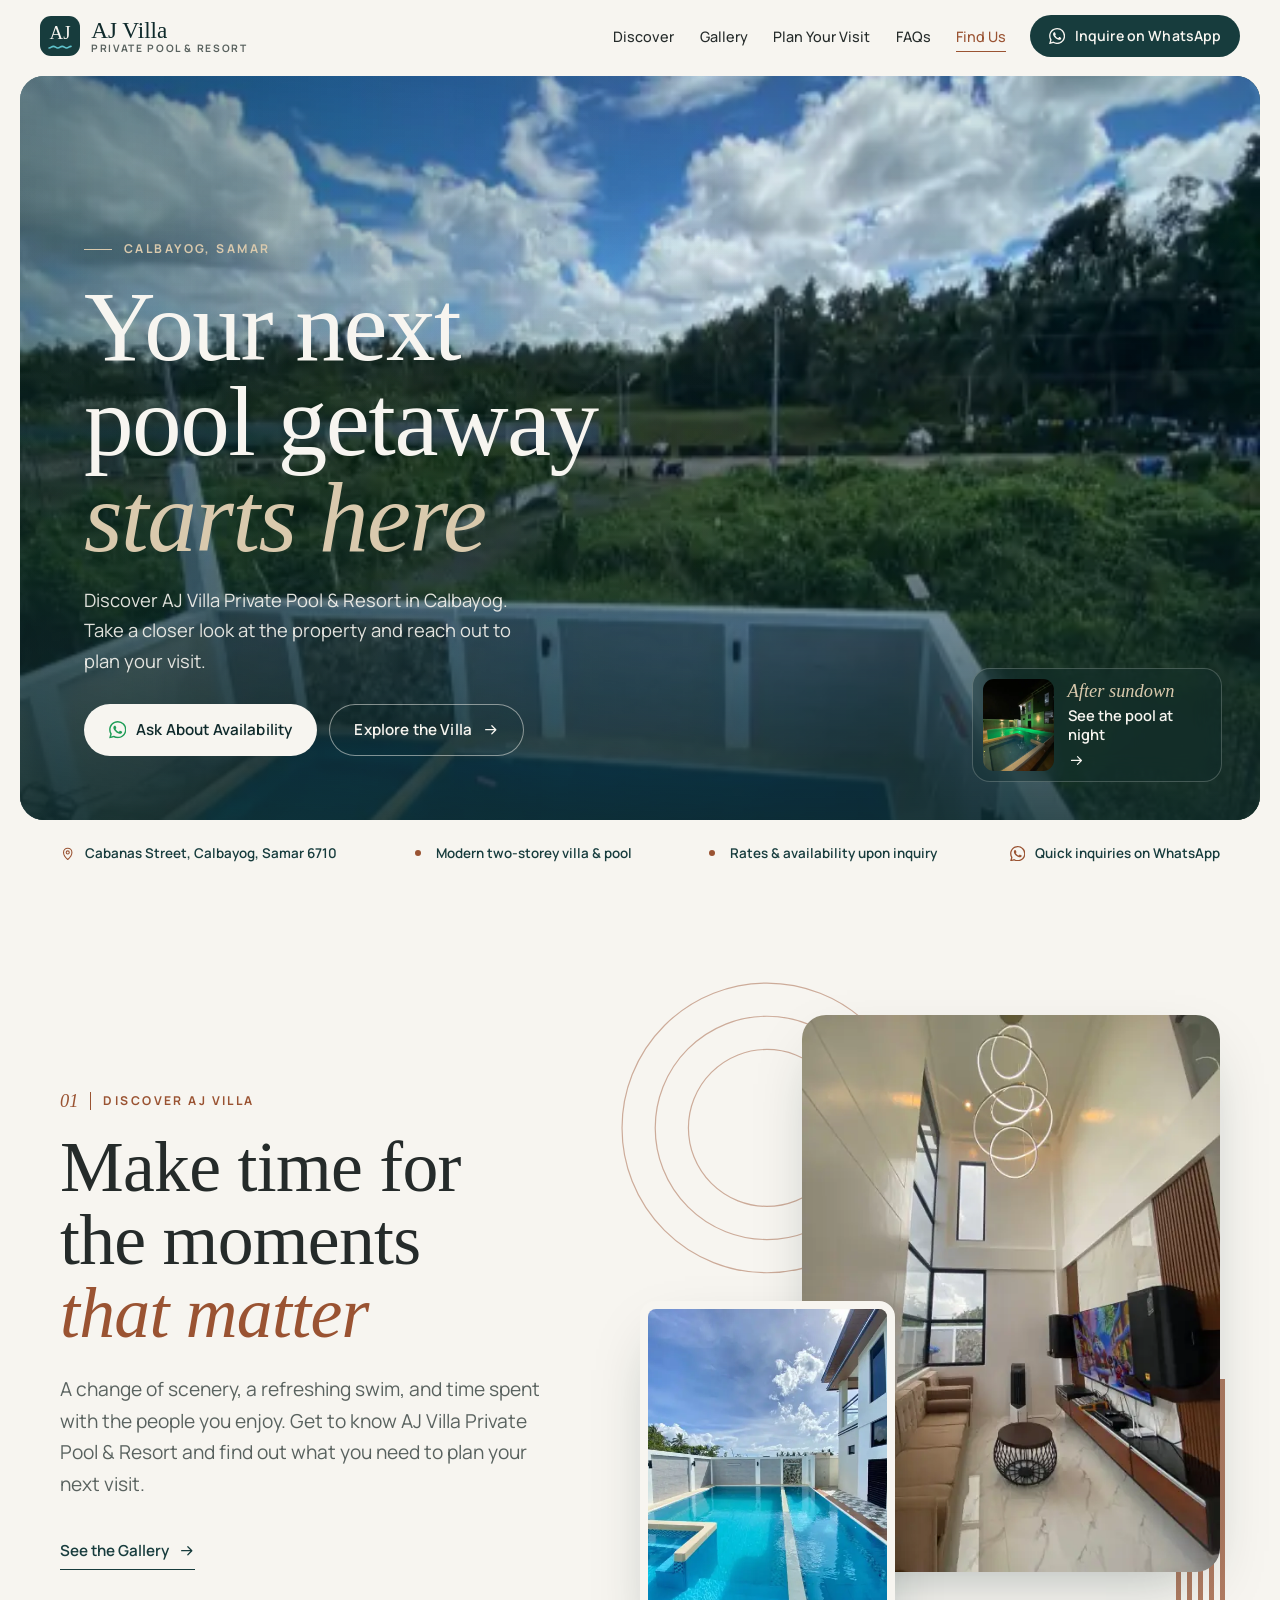
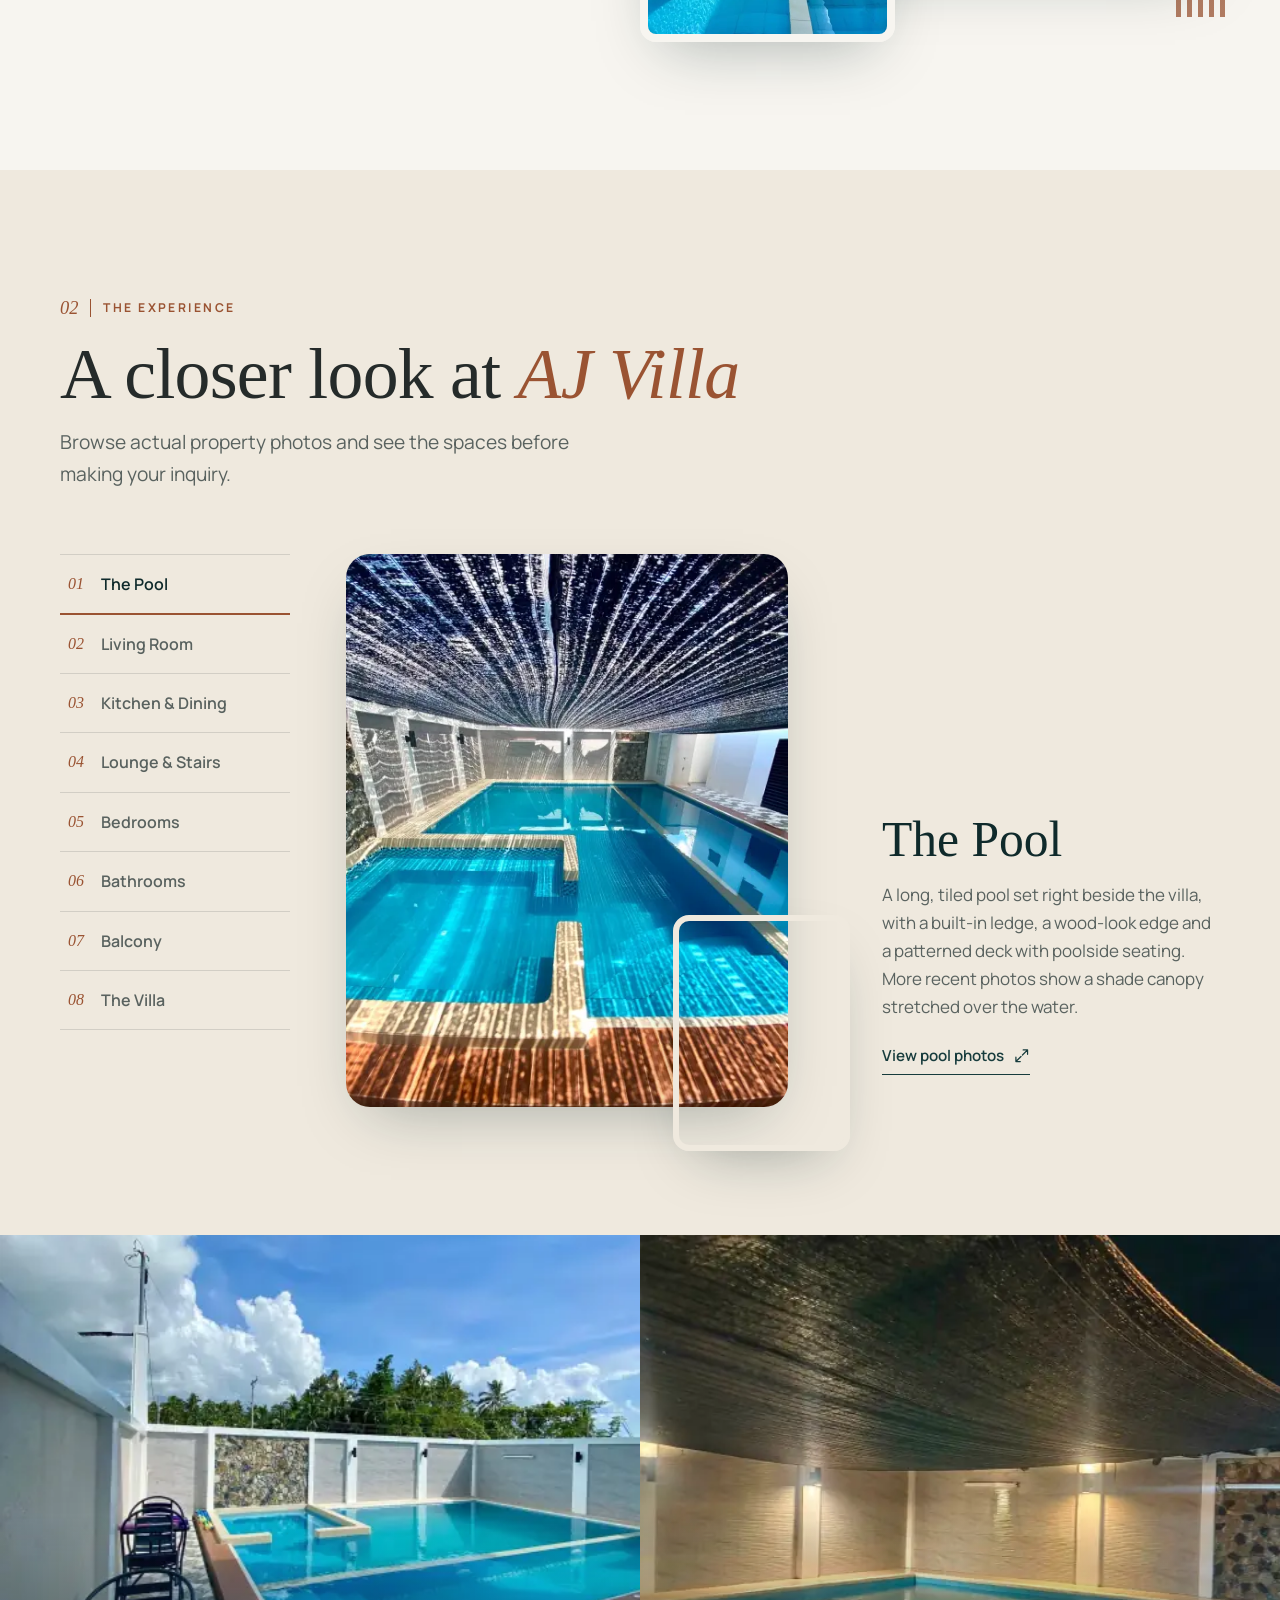
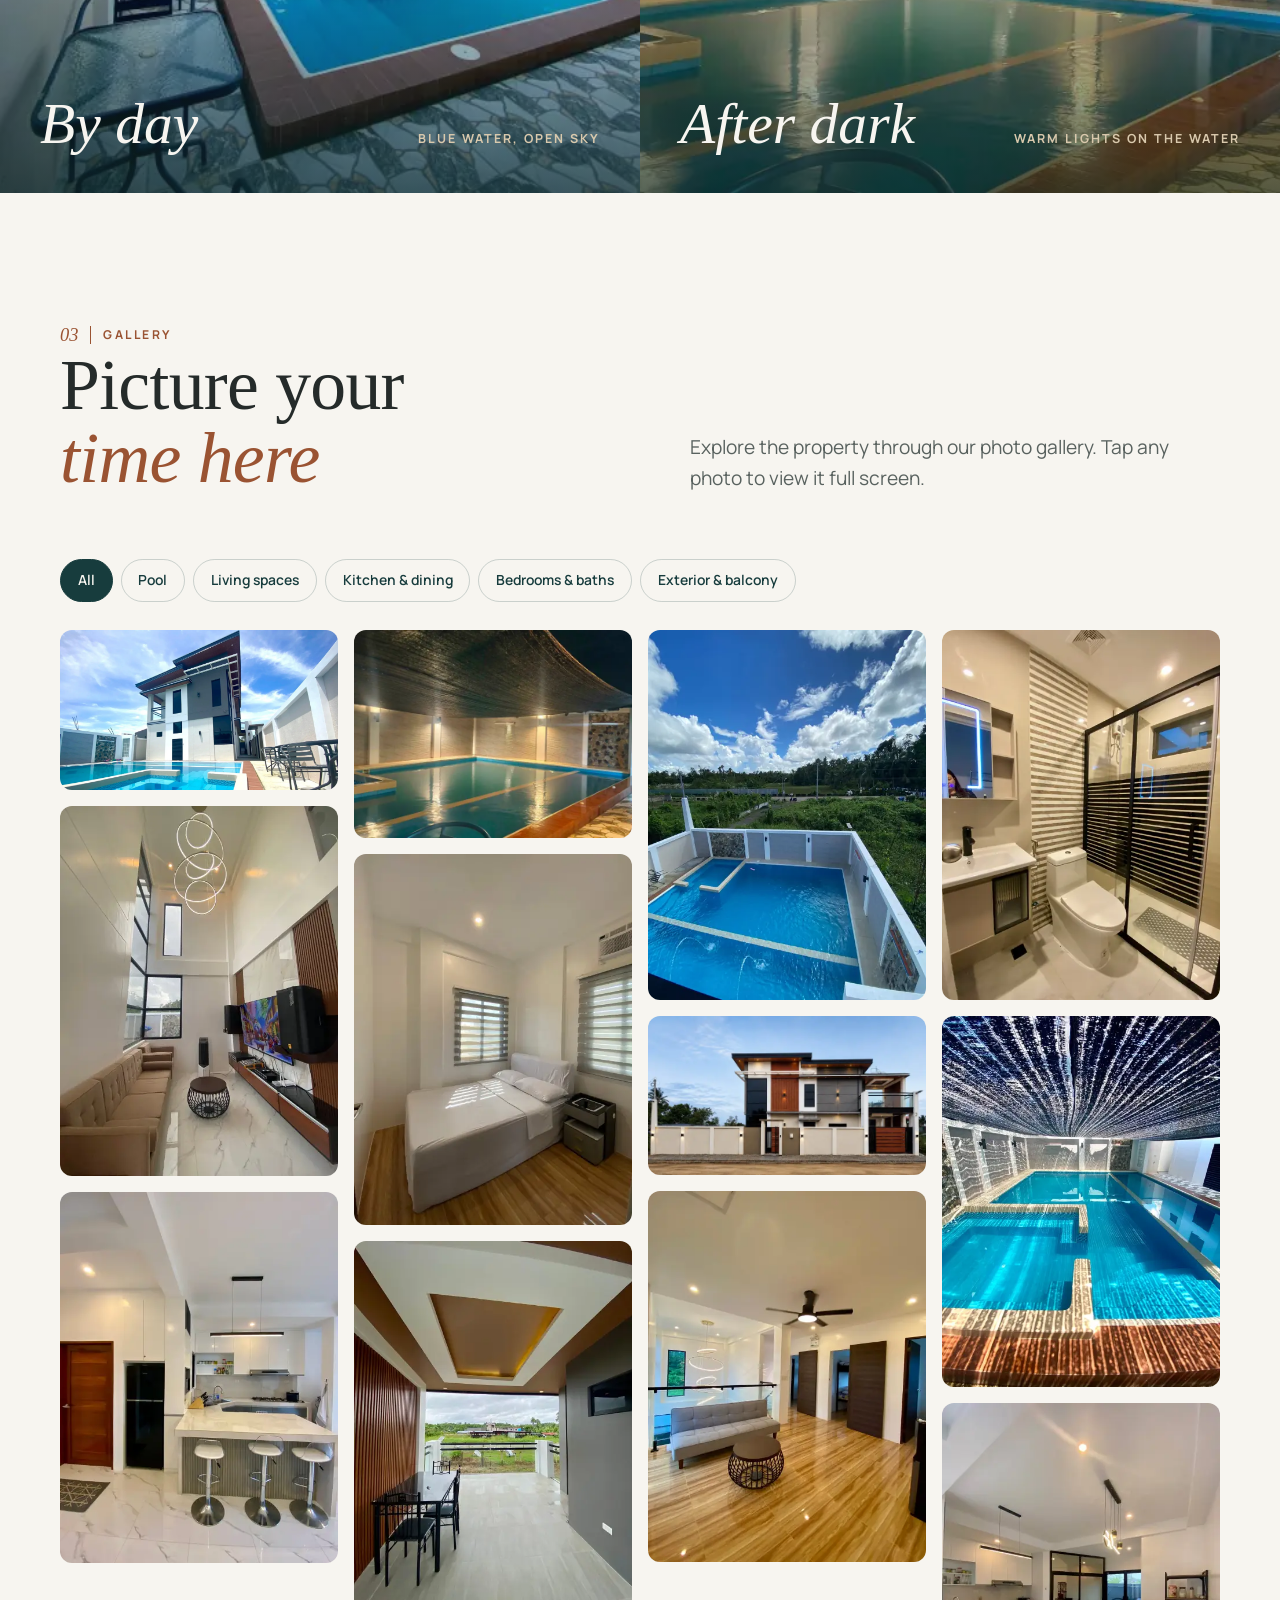
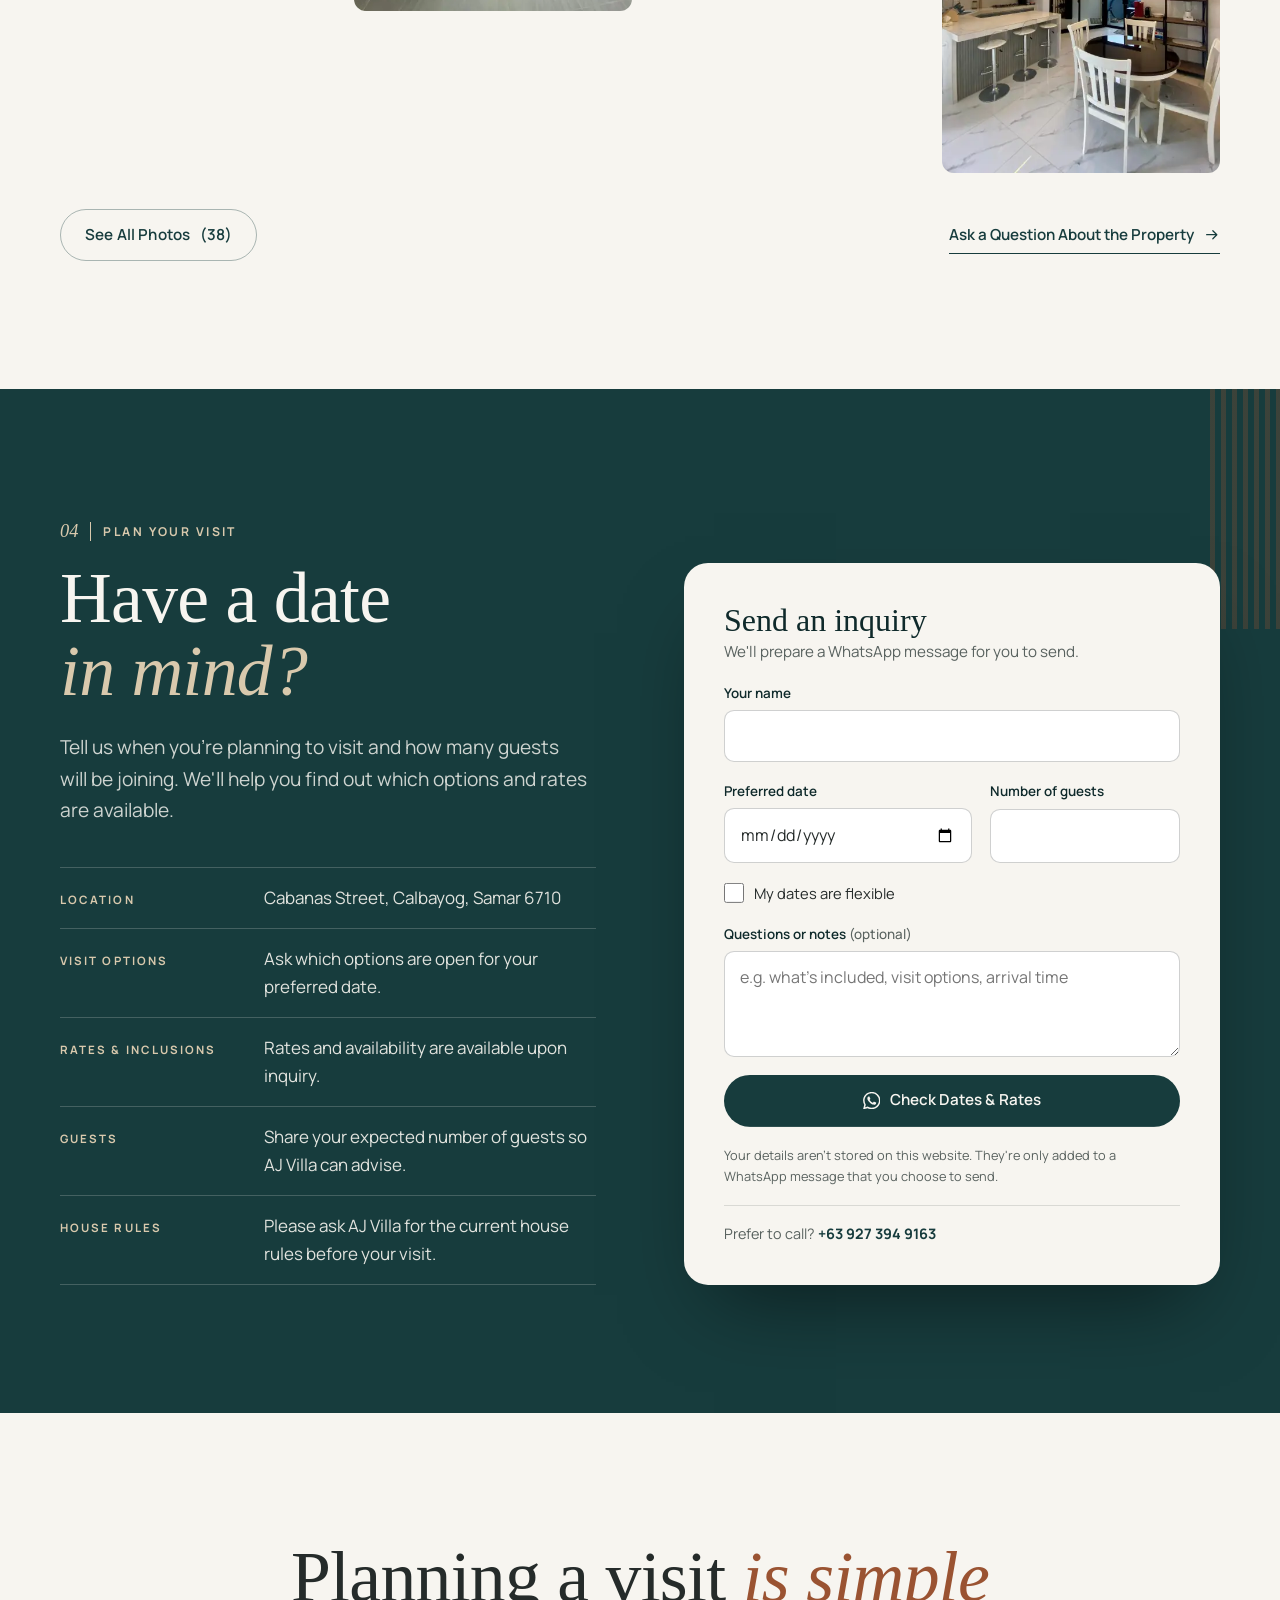
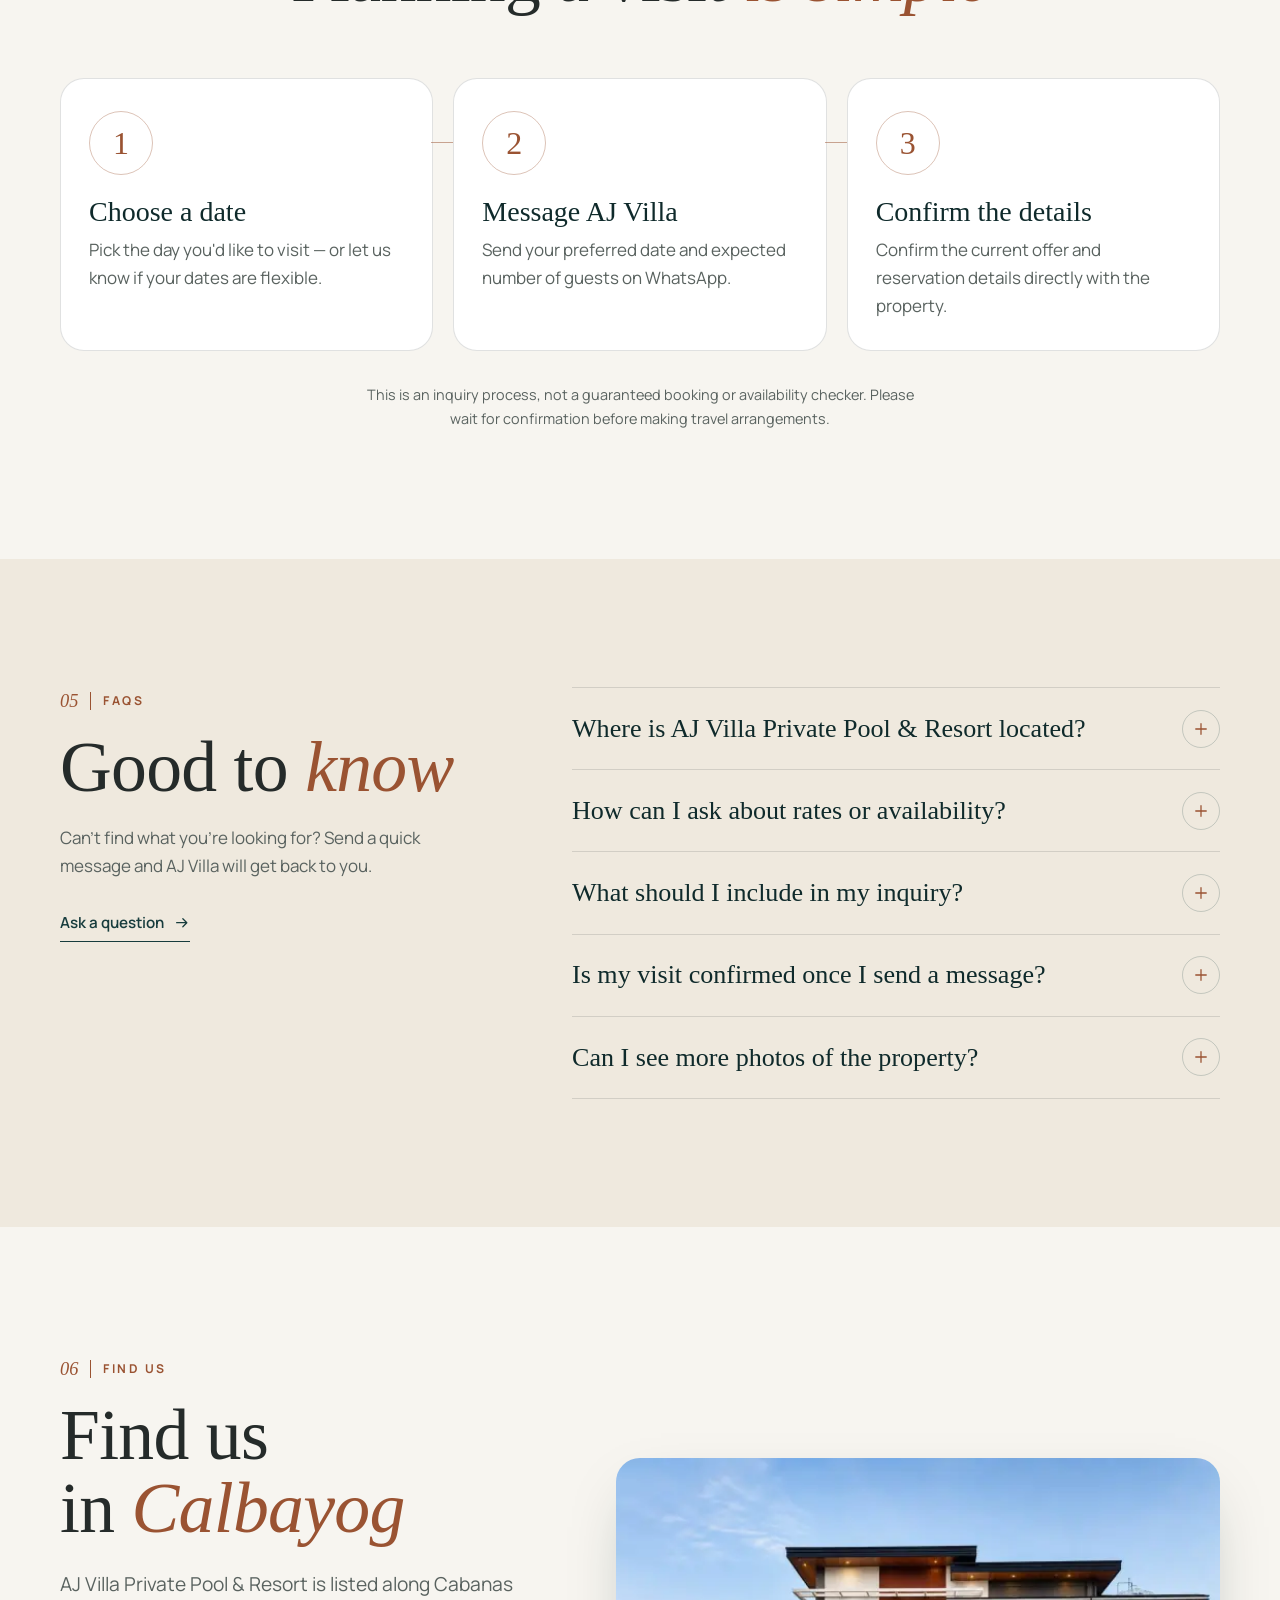
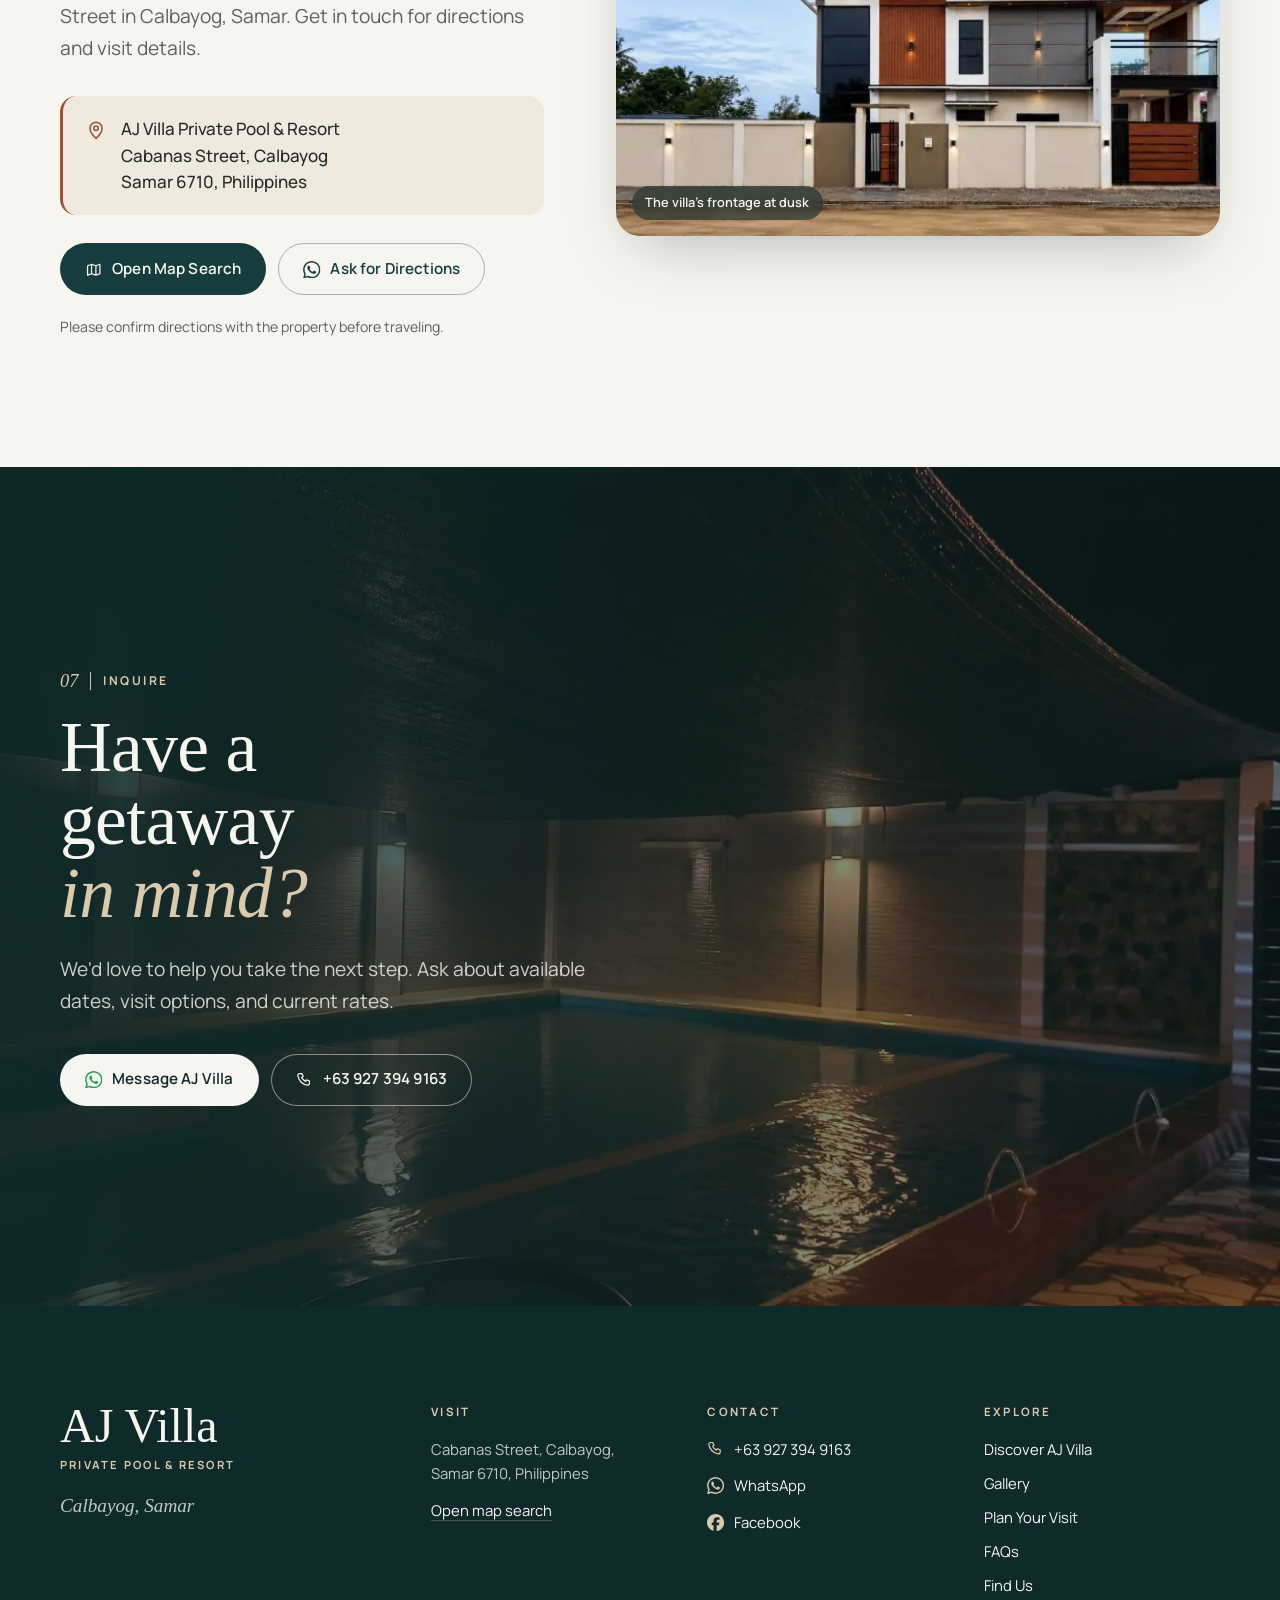
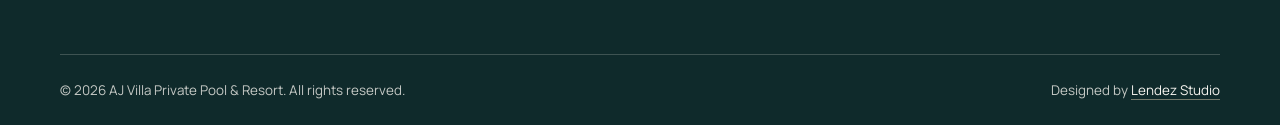
==== index.html @ 6a150420 "Initial website for AJ Villa Private Pool & Resort One-page static site for GitHub Pages: hero, spac" ====
<!doctype html>
<html lang="en">
<head>
  <meta charset="utf-8">
  <meta name="viewport" content="width=device-width, initial-scale=1, viewport-fit=cover">

  <!-- EDIT (at launch): replace https://ajvilla.example.com/ with the live domain
       in the canonical, og:url, og:image, twitter:image and JSON-LD below,
       and in sitemap.xml / robots.txt. -->
  <title>AJ Villa Private Pool &amp; Resort | Calbayog, Samar</title>
  <meta name="description" content="Explore AJ Villa Private Pool &amp; Resort in Calbayog, Samar. Browse property photos and inquire about available dates, visit options, and rates.">
  <link rel="canonical" href="https://ajvilla.example.com/">
  <meta name="theme-color" content="#173C3D">
  <meta name="format-detection" content="telephone=no">

  <!-- Social sharing preview -->
  <meta property="og:type" content="website">
  <meta property="og:site_name" content="AJ Villa Private Pool &amp; Resort">
  <meta property="og:title" content="AJ Villa Private Pool &amp; Resort">
  <meta property="og:description" content="Planning a pool getaway in Calbayog? Take a look at AJ Villa and get in touch about your preferred date.">
  <meta property="og:url" content="https://ajvilla.example.com/">
  <meta property="og:image" content="https://ajvilla.example.com/assets/img/og-image.jpg">
  <meta property="og:image:width" content="1200">
  <meta property="og:image:height" content="630">
  <meta property="og:image:alt" content="AJ Villa Private Pool &amp; Resort — the pool and villa in Calbayog, Samar">
  <meta property="og:locale" content="en_PH">
  <meta name="twitter:card" content="summary_large_image">
  <meta name="twitter:title" content="AJ Villa Private Pool &amp; Resort">
  <meta name="twitter:description" content="Planning a pool getaway in Calbayog? Take a look at AJ Villa and get in touch about your preferred date.">
  <meta name="twitter:image" content="https://ajvilla.example.com/assets/img/og-image.jpg">

  <!-- Icons -->
  <link rel="icon" href="favicon.ico" sizes="32x32">
  <link rel="icon" href="assets/img/icons/favicon.svg" type="image/svg+xml">
  <link rel="apple-touch-icon" href="assets/img/icons/apple-touch-icon.png">
  <link rel="manifest" href="site.webmanifest">

  <!-- Fonts (self-hosted) and styles -->
  <link rel="preload" href="assets/fonts/instrument-serif-400.woff2" as="font" type="font/woff2" crossorigin>
  <link rel="preload" href="assets/fonts/manrope-var.woff2" as="font" type="font/woff2" crossorigin>
  <link rel="preload" as="image" media="(max-width: 699px)"
        imagesrcset="assets/img/photos/pool-from-above-480.webp 480w, assets/img/photos/pool-from-above-960.webp 960w, assets/img/photos/pool-from-above-1400.webp 1400w"
        imagesizes="100vw" fetchpriority="high">
  <link rel="preload" as="image" media="(min-width: 700px)"
        imagesrcset="assets/img/photos/pool-villa-day-640.webp 640w, assets/img/photos/pool-villa-day-1200.webp 1200w, assets/img/photos/pool-villa-day-2000.webp 2000w"
        imagesizes="(orientation: portrait) 170vh, 100vw" fetchpriority="high">
  <link rel="stylesheet" href="assets/css/styles.css">
  <script>document.documentElement.classList.add("js");</script>

  <script type="application/ld+json">
  {
    "@context": "https://schema.org",
    "@type": "Resort",
    "name": "AJ Villa Private Pool & Resort",
    "url": "https://ajvilla.example.com/",
    "image": "https://ajvilla.example.com/assets/img/og-image.jpg",
    "telephone": "+63 927 394 9163",
    "address": {
      "@type": "PostalAddress",
      "streetAddress": "Cabanas Street",
      "addressLocality": "Calbayog",
      "addressRegion": "Samar",
      "postalCode": "6710",
      "addressCountry": "PH"
    },
    "sameAs": ["https://www.facebook.com/profile.php?id=61580922493500"]
  }
  </script>
</head>
<body>
  <a class="skip-link" href="#main">Skip to content</a>

  <!-- SVG icon sprite -->
  <svg width="0" height="0" style="position:absolute" aria-hidden="true" focusable="false">
    <symbol id="i-whatsapp" viewBox="0 0 24 24"><path fill="currentColor" d="M17.472 14.382c-.297-.149-1.758-.867-2.03-.967-.273-.099-.471-.148-.67.15-.197.297-.767.966-.94 1.164-.173.199-.347.223-.644.075-.297-.15-1.255-.463-2.39-1.475-.883-.788-1.48-1.761-1.653-2.059-.173-.297-.018-.458.13-.606.134-.133.298-.347.446-.52.149-.174.198-.298.298-.497.099-.198.05-.371-.025-.52-.075-.149-.669-1.612-.916-2.207-.242-.579-.487-.5-.669-.51-.173-.008-.371-.01-.57-.01-.198 0-.52.074-.792.372-.272.297-1.04 1.016-1.04 2.479 0 1.462 1.065 2.875 1.213 3.074.149.198 2.096 3.2 5.077 4.487.709.306 1.262.489 1.694.625.712.227 1.36.195 1.871.118.571-.085 1.758-.719 2.006-1.413.248-.694.248-1.289.173-1.413-.074-.124-.272-.198-.57-.347m-5.421 7.403h-.004a9.87 9.87 0 0 1-5.031-1.378l-.361-.214-3.741.982.998-3.648-.235-.374a9.86 9.86 0 0 1-1.51-5.26c.001-5.45 4.436-9.884 9.888-9.884 2.64 0 5.122 1.03 6.988 2.898a9.825 9.825 0 0 1 2.893 6.994c-.003 5.45-4.437 9.884-9.885 9.884m8.413-18.297A11.815 11.815 0 0 0 12.05 0C5.495 0 .16 5.335.157 11.892c0 2.096.547 4.142 1.588 5.945L.057 24l6.305-1.654a11.882 11.882 0 0 0 5.683 1.448h.005c6.554 0 11.89-5.335 11.893-11.893a11.821 11.821 0 0 0-3.48-8.413Z"/></symbol>
    <symbol id="i-facebook" viewBox="0 0 24 24"><path fill="currentColor" d="M9.101 23.691v-7.98H6.627v-3.667h2.474v-1.58c0-4.085 1.848-5.978 5.858-5.978.401 0 .955.042 1.468.103a8.68 8.68 0 0 1 1.141.195v3.325a8.623 8.623 0 0 0-.653-.036 26.805 26.805 0 0 0-.733-.009c-.707 0-1.259.096-1.675.309a1.686 1.686 0 0 0-.679.622c-.258.42-.374.995-.374 1.752v1.297h3.919l-.386 2.103-.287 1.564h-3.246v8.245C19.396 23.238 24 18.179 24 12.044c0-6.627-5.373-12-12-12s-12 5.373-12 12c0 5.628 3.874 10.35 9.101 11.647Z"/></symbol>
    <symbol id="i-phone" viewBox="0 0 24 24"><path fill="none" stroke="currentColor" stroke-width="1.7" stroke-linecap="round" stroke-linejoin="round" d="M5 3.5h3.2l1.6 4-2 1.3a11 11 0 0 0 5.4 5.4l1.3-2 4 1.6V17a2.5 2.5 0 0 1-2.7 2.5A15.5 15.5 0 0 1 2.5 6.2 2.5 2.5 0 0 1 5 3.5Z"/></symbol>
    <symbol id="i-pin" viewBox="0 0 24 24"><g fill="none" stroke="currentColor" stroke-width="1.7" stroke-linecap="round" stroke-linejoin="round"><path d="M12 21s-6.5-5.6-6.5-11a6.5 6.5 0 0 1 13 0c0 5.4-6.5 11-6.5 11Z"/><circle cx="12" cy="10" r="2.4"/></g></symbol>
    <symbol id="i-arrow" viewBox="0 0 24 24"><path fill="none" stroke="currentColor" stroke-width="1.7" stroke-linecap="round" stroke-linejoin="round" d="M5 12h14m-5.5-5.5L19 12l-5.5 5.5"/></symbol>
    <symbol id="i-arrow-left" viewBox="0 0 24 24"><path fill="none" stroke="currentColor" stroke-width="1.7" stroke-linecap="round" stroke-linejoin="round" d="M19 12H5m5.5-5.5L5 12l5.5 5.5"/></symbol>
    <symbol id="i-close" viewBox="0 0 24 24"><path fill="none" stroke="currentColor" stroke-width="1.7" stroke-linecap="round" d="M6 6l12 12M18 6 6 18"/></symbol>
    <symbol id="i-plus" viewBox="0 0 24 24"><path fill="none" stroke="currentColor" stroke-width="1.7" stroke-linecap="round" d="M12 5v14M5 12h14"/></symbol>
    <symbol id="i-expand" viewBox="0 0 24 24"><path fill="none" stroke="currentColor" stroke-width="1.7" stroke-linecap="round" stroke-linejoin="round" d="M14 4h6v6M10 20H4v-6M20 4l-7 7M4 20l7-7"/></symbol>
    <symbol id="i-map" viewBox="0 0 24 24"><path fill="none" stroke="currentColor" stroke-width="1.7" stroke-linejoin="round" d="m9 4.5-5.5 2v13l5.5-2 6 2 5.5-2v-13l-5.5 2-6-2Zm0 0v13m6-11v13"/></symbol>
  </svg>

  <!-- ============================== HEADER ============================== -->
  <header class="site-header" data-header>
    <div class="site-header__inner">
      <a class="brand" href="#top" aria-label="AJ Villa Private Pool &amp; Resort — back to top">
        <svg class="brand__mark" viewBox="0 0 40 40" aria-hidden="true"><rect width="40" height="40" rx="11" fill="#173C3D"/><path d="M9 32c2.2 0 2.2-1.6 4.4-1.6s2.2 1.6 4.4 1.6 2.2-1.6 4.4-1.6 2.2 1.6 4.4 1.6 2.2-1.6 4.4-1.6" fill="none" stroke="#5FC3CC" stroke-width="1.6" stroke-linecap="round"/><text x="20" y="23" text-anchor="middle" font-family="Instrument Serif, Georgia, serif" font-size="19" fill="#F7F5F0">AJ</text></svg>
        <span class="brand__text"><span class="brand__name">AJ Villa</span><span class="brand__sub">Private Pool &amp; Resort</span></span>
      </a>

      <nav class="site-nav" aria-label="Main">
        <ul>
          <li><a href="#discover">Discover</a></li>
          <li><a href="#gallery">Gallery</a></li>
          <li><a href="#plan">Plan Your Visit</a></li>
          <li><a href="#faqs">FAQs</a></li>
          <li><a href="#find-us">Find Us</a></li>
        </ul>
      </nav>

      <a class="btn btn--teal btn--sm site-header__cta" data-wa="general" target="_blank" rel="noopener"
         href="https://wa.me/639273949163?text=Hi%20AJ%20Villa!%20I'd%20like%20to%20ask%20about%20availability%20and%20rates.">
        <svg class="icon" aria-hidden="true"><use href="#i-whatsapp"/></svg><span>Inquire on WhatsApp</span>
      </a>

      <button class="menu-toggle" type="button" aria-expanded="false" aria-controls="mobile-menu" data-menu-toggle>
        <span class="menu-toggle__bars" aria-hidden="true"><span></span><span></span></span>
        <span class="visually-hidden">Open menu</span>
      </button>
    </div>
  </header>

  <!-- Mobile menu -->
  <div class="mobile-menu" id="mobile-menu" data-menu hidden>
    <nav aria-label="Mobile">
      <ol class="mobile-menu__list">
        <li><a href="#top"><span>01</span>Home</a></li>
        <li><a href="#discover"><span>02</span>Discover AJ Villa</a></li>
        <li><a href="#gallery"><span>03</span>Gallery</a></li>
        <li><a href="#plan"><span>04</span>Plan Your Visit</a></li>
        <li><a href="#faqs"><span>05</span>FAQs</a></li>
        <li><a href="#find-us"><span>06</span>Find Us</a></li>
        <li><a href="#inquire"><span>07</span>Inquire</a></li>
      </ol>
    </nav>
    <div class="mobile-menu__foot">
      <a class="btn btn--teal btn--block" data-wa="general" target="_blank" rel="noopener"
         href="https://wa.me/639273949163?text=Hi%20AJ%20Villa!%20I'd%20like%20to%20ask%20about%20availability%20and%20rates.">
        <svg class="icon" aria-hidden="true"><use href="#i-whatsapp"/></svg>Inquire on WhatsApp
      </a>
      <p class="mobile-menu__meta">
        <a href="tel:+639273949163" data-tel><span data-bind="phoneDisplay">+63 927 394 9163</span></a><br>
        Cabanas Street, Calbayog, Samar
      </p>
    </div>
  </div>

  <main id="main">

    <!-- ============================== HERO ============================== -->
    <section class="hero" id="top" aria-labelledby="hero-title">
      <div class="hero__frame">
        <picture>
          <!-- Phones: portrait view of the pool from the upper floor -->
          <source media="(max-width: 699px)"
                  srcset="assets/img/photos/pool-from-above-480.webp 480w, assets/img/photos/pool-from-above-960.webp 960w, assets/img/photos/pool-from-above-1400.webp 1400w"
                  sizes="100vw" width="1536" height="2048">
          <img class="hero__img"
               src="assets/img/photos/pool-villa-day-1200.webp"
               srcset="assets/img/photos/pool-villa-day-640.webp 640w, assets/img/photos/pool-villa-day-1200.webp 1200w, assets/img/photos/pool-villa-day-2000.webp 2000w"
               sizes="(orientation: portrait) 170vh, 100vw"
               width="2048" height="1180" fetchpriority="high" decoding="async"
               alt="The swimming pool at AJ Villa under a bright blue sky">
        </picture>
        <div class="hero__shade" aria-hidden="true"></div>

        <div class="hero__content">
          <p class="eyebrow eyebrow--light"><span class="eyebrow__rule" aria-hidden="true"></span>Calbayog, Samar</p>
          <h1 class="hero__title" id="hero-title">Your next pool getaway <em>starts here</em></h1>
          <p class="hero__lede">Discover AJ Villa Private Pool &amp; Resort in Calbayog. Take a closer look at the property and reach out to plan your visit.</p>
          <div class="hero__actions">
            <a class="btn btn--light" data-wa="general" target="_blank" rel="noopener"
               href="https://wa.me/639273949163?text=Hi%20AJ%20Villa!%20I'd%20like%20to%20ask%20about%20availability%20and%20rates.">
              <svg class="icon" aria-hidden="true"><use href="#i-whatsapp"/></svg>Ask About Availability
            </a>
            <a class="btn btn--ghost-light" href="#discover">Explore the Villa<svg class="icon" aria-hidden="true"><use href="#i-arrow"/></svg></a>
          </div>
        </div>

        <a class="hero__card" href="#day-night">
          <img src="assets/img/photos/pool-night-glow-480.webp" width="480" height="640" alt="" loading="lazy" decoding="async">
          <span class="hero__card-text"><span class="hero__card-kicker">After sundown</span>See the pool at night<svg class="icon" aria-hidden="true"><use href="#i-arrow"/></svg></span>
        </a>
      </div>

      <!-- Quick facts strip: keep to confirmed information only -->
      <ul class="facts" aria-label="At a glance">
        <li><svg class="icon" aria-hidden="true"><use href="#i-pin"/></svg><span>Cabanas Street, Calbayog, Samar 6710</span></li>
        <li><span class="facts__dot" aria-hidden="true"></span><span>Modern two-storey villa &amp; pool</span></li>
        <li><span class="facts__dot" aria-hidden="true"></span><span>Rates &amp; availability upon inquiry</span></li>
        <li><svg class="icon" aria-hidden="true"><use href="#i-whatsapp"/></svg><span>Quick inquiries on WhatsApp</span></li>
      </ul>
    </section>

    <!-- ============================== INTRO ============================== -->
    <section class="intro section" id="discover" aria-labelledby="intro-title">
      <div class="container intro__grid">
        <div class="intro__text reveal">
          <p class="eyebrow"><span class="eyebrow__num">01</span>Discover AJ Villa</p>
          <h2 class="display" id="intro-title">Make time for the moments <em>that matter</em></h2>
          <p class="lede">A change of scenery, a refreshing swim, and time spent with the people you enjoy. Get to know AJ Villa Private Pool &amp; Resort and find out what you need to plan your next visit.</p>
          <a class="link-arrow" href="#gallery">See the Gallery<svg class="icon" aria-hidden="true"><use href="#i-arrow"/></svg></a>
        </div>

        <div class="intro__art reveal" aria-hidden="true">
          <svg class="rings" viewBox="0 0 200 200"><circle cx="100" cy="100" r="96"/><circle cx="100" cy="100" r="74"/><circle cx="100" cy="100" r="52"/></svg>
          <figure class="intro__tall">
            <img src="assets/img/photos/living-double-height-960.webp"
                 srcset="assets/img/photos/living-double-height-480.webp 480w, assets/img/photos/living-double-height-960.webp 960w, assets/img/photos/living-double-height-1400.webp 1400w"
                 sizes="(min-width: 960px) 34vw, 70vw" width="1536" height="2048" loading="lazy" decoding="async" alt="">
          </figure>
          <figure class="intro__small">
            <img src="assets/img/photos/pool-lengthwise-480.webp"
                 srcset="assets/img/photos/pool-lengthwise-480.webp 480w, assets/img/photos/pool-lengthwise-720.webp 720w"
                 sizes="(min-width: 960px) 18vw, 40vw" width="1536" height="2048" loading="lazy" decoding="async" alt="">
          </figure>
          <div class="slats intro__slats"></div>
        </div>
      </div>
    </section>

    <!-- ============================== TOUR ==============================
         Each space = one tab + one panel. Keep descriptions to what the
         photos actually show until the owner confirms amenities.          -->
    <section class="tour section section--sand" id="tour" aria-labelledby="tour-title">
      <div class="container">
        <header class="section-head reveal">
          <p class="eyebrow"><span class="eyebrow__num">02</span>The Experience</p>
          <h2 class="display" id="tour-title">A closer look at <em>AJ Villa</em></h2>
          <p class="lede">Browse actual property photos and see the spaces before making your inquiry.</p>
        </header>

        <div class="tour__body" data-tour>
          <div class="tour__tabs" role="tablist" aria-label="Spaces at AJ Villa">
            <button role="tab" id="tab-pool" aria-controls="panel-pool" aria-selected="true"><span>01</span>The Pool</button>
            <button role="tab" id="tab-living" aria-controls="panel-living" aria-selected="false" tabindex="-1"><span>02</span>Living Room</button>
            <button role="tab" id="tab-kitchen" aria-controls="panel-kitchen" aria-selected="false" tabindex="-1"><span>03</span>Kitchen &amp; Dining</button>
            <button role="tab" id="tab-lounge" aria-controls="panel-lounge" aria-selected="false" tabindex="-1"><span>04</span>Lounge &amp; Stairs</button>
            <button role="tab" id="tab-bedrooms" aria-controls="panel-bedrooms" aria-selected="false" tabindex="-1"><span>05</span>Bedrooms</button>
            <button role="tab" id="tab-baths" aria-controls="panel-baths" aria-selected="false" tabindex="-1"><span>06</span>Bathrooms</button>
            <button role="tab" id="tab-balcony" aria-controls="panel-balcony" aria-selected="false" tabindex="-1"><span>07</span>Balcony</button>
            <button role="tab" id="tab-villa" aria-controls="panel-villa" aria-selected="false" tabindex="-1"><span>08</span>The Villa</button>
          </div>

          <div class="tour__panels">
            <div class="tour-panel" role="tabpanel" id="panel-pool" aria-labelledby="tab-pool">
              <div class="tour-panel__media">
                <img class="tour-panel__main" src="assets/img/photos/pool-canopy-above-960.webp" srcset="assets/img/photos/pool-canopy-above-480.webp 480w, assets/img/photos/pool-canopy-above-960.webp 960w, assets/img/photos/pool-canopy-above-1400.webp 1400w" sizes="(min-width: 960px) 34vw, 90vw" width="1536" height="2048" loading="lazy" decoding="async" alt="The pool under its shade canopy, seen from above">
                <img class="tour-panel__side" src="assets/img/photos/pool-deck-seating-480.webp" srcset="assets/img/photos/pool-deck-seating-480.webp 480w, assets/img/photos/pool-deck-seating-960.webp 960w" sizes="(min-width: 960px) 16vw, 40vw" width="1536" height="2048" loading="lazy" decoding="async" alt="Poolside table and chairs on the patterned tile deck">
              </div>
              <div class="tour-panel__text">
                <h3>The Pool</h3>
                <p>A long, tiled pool set right beside the villa, with a built-in ledge, a wood-look edge and a patterned deck with poolside seating. More recent photos show a shade canopy stretched over the water.</p>
                <button class="link-arrow" type="button" data-open-gallery="pool">View pool photos<svg class="icon" aria-hidden="true"><use href="#i-expand"/></svg></button>
              </div>
            </div>

            <div class="tour-panel" role="tabpanel" id="panel-living" aria-labelledby="tab-living">
              <div class="tour-panel__media">
                <img class="tour-panel__main" src="assets/img/photos/living-tv-wall-960.webp" srcset="assets/img/photos/living-tv-wall-480.webp 480w, assets/img/photos/living-tv-wall-960.webp 960w, assets/img/photos/living-tv-wall-1400.webp 1400w" sizes="(min-width: 960px) 34vw, 90vw" width="1536" height="2048" loading="lazy" decoding="async" alt="Living room with a long sofa facing a TV wall beside tall windows">
                <img class="tour-panel__side" src="assets/img/photos/living-from-above-480.webp" srcset="assets/img/photos/living-from-above-480.webp 480w, assets/img/photos/living-from-above-960.webp 960w" sizes="(min-width: 960px) 16vw, 40vw" width="1536" height="2048" loading="lazy" decoding="async" alt="The living room seen from the upper level, with the pool visible through the window">
              </div>
              <div class="tour-panel__text">
                <h3>Living Room</h3>
                <p>A bright, double-height living room with marble-look floors, a long sofa and a wood-accented TV wall, crowned by a cascading ring pendant light. Tall windows look out toward the pool.</p>
                <button class="link-arrow" type="button" data-open-gallery="living">View living spaces<svg class="icon" aria-hidden="true"><use href="#i-expand"/></svg></button>
              </div>
            </div>

            <div class="tour-panel" role="tabpanel" id="panel-kitchen" aria-labelledby="tab-kitchen">
              <div class="tour-panel__media">
                <img class="tour-panel__main" src="assets/img/photos/kitchen-breakfast-bar-960.webp" srcset="assets/img/photos/kitchen-breakfast-bar-480.webp 480w, assets/img/photos/kitchen-breakfast-bar-960.webp 960w, assets/img/photos/kitchen-breakfast-bar-1400.webp 1400w" sizes="(min-width: 960px) 34vw, 90vw" width="1536" height="2048" loading="lazy" decoding="async" alt="Kitchen with a marble-look breakfast bar and three bar stools">
                <img class="tour-panel__side" src="assets/img/photos/dining-nook-480.webp" srcset="assets/img/photos/dining-nook-480.webp 480w, assets/img/photos/dining-nook-960.webp 960w" sizes="(min-width: 960px) 16vw, 40vw" width="1536" height="2048" loading="lazy" decoding="async" alt="Round dining table with white chairs next to the kitchen bar">
              </div>
              <div class="tour-panel__text">
                <h3>Kitchen &amp; Dining</h3>
                <p>An open kitchen with white cabinetry and a marble-look breakfast bar lined with stools, opening onto a round dining table beneath modern pendant lights.</p>
                <button class="link-arrow" type="button" data-open-gallery="kitchen">View kitchen &amp; dining<svg class="icon" aria-hidden="true"><use href="#i-expand"/></svg></button>
              </div>
            </div>

            <div class="tour-panel" role="tabpanel" id="panel-lounge" aria-labelledby="tab-lounge">
              <div class="tour-panel__media">
                <img class="tour-panel__main" src="assets/img/photos/lounge-upstairs-960.webp" srcset="assets/img/photos/lounge-upstairs-480.webp 480w, assets/img/photos/lounge-upstairs-960.webp 960w, assets/img/photos/lounge-upstairs-1400.webp 1400w" sizes="(min-width: 960px) 34vw, 90vw" width="1536" height="2048" loading="lazy" decoding="async" alt="Lounge with wood-look floors, a sofa, round coffee table and ceiling fan">
                <img class="tour-panel__side" src="assets/img/photos/staircase-lit-480.webp" srcset="assets/img/photos/staircase-lit-480.webp 480w, assets/img/photos/staircase-lit-960.webp 960w" sizes="(min-width: 960px) 16vw, 40vw" width="1536" height="2048" loading="lazy" decoding="async" alt="Staircase with lit steps and a glass railing">
              </div>
              <div class="tour-panel__text">
                <h3>Lounge &amp; Stairs</h3>
                <p>A second sitting area with warm wood-look floors, a sofa and a ceiling fan, overlooking the living room below. It's reached by a staircase with softly lit steps and glass railings.</p>
                <button class="link-arrow" type="button" data-open-gallery="living">View lounge photos<svg class="icon" aria-hidden="true"><use href="#i-expand"/></svg></button>
              </div>
            </div>

            <div class="tour-panel" role="tabpanel" id="panel-bedrooms" aria-labelledby="tab-bedrooms">
              <div class="tour-panel__media">
                <img class="tour-panel__main" src="assets/img/photos/bedroom-double-960.webp" srcset="assets/img/photos/bedroom-double-480.webp 480w, assets/img/photos/bedroom-double-960.webp 960w, assets/img/photos/bedroom-double-1400.webp 1400w" sizes="(min-width: 960px) 34vw, 90vw" width="1536" height="2048" loading="lazy" decoding="async" alt="Bedroom with a made double bed, white bedding and window blinds">
                <img class="tour-panel__side" src="assets/img/photos/bunk-room-480.webp" srcset="assets/img/photos/bunk-room-480.webp 480w, assets/img/photos/bunk-room-960.webp 960w" sizes="(min-width: 960px) 16vw, 40vw" width="1536" height="2048" loading="lazy" decoding="async" alt="Bedroom with a bunk bed and a floor mattress">
              </div>
              <div class="tour-panel__text">
                <h3>Bedrooms</h3>
                <p>The photos show bedrooms with double beds and others with bunk beds, finished with crisp white linens and window blinds. Ask AJ Villa about the room setup that suits your group.</p>
                <button class="link-arrow" type="button" data-open-gallery="rooms">View bedrooms &amp; baths<svg class="icon" aria-hidden="true"><use href="#i-expand"/></svg></button>
              </div>
            </div>

            <div class="tour-panel" role="tabpanel" id="panel-baths" aria-labelledby="tab-baths">
              <div class="tour-panel__media">
                <img class="tour-panel__main" src="assets/img/photos/bathroom-shower-960.webp" srcset="assets/img/photos/bathroom-shower-480.webp 480w, assets/img/photos/bathroom-shower-960.webp 960w, assets/img/photos/bathroom-shower-1400.webp 1400w" sizes="(min-width: 960px) 34vw, 90vw" width="1536" height="2048" loading="lazy" decoding="async" alt="Bathroom with a glass shower enclosure, toilet and backlit mirror cabinet">
                <img class="tour-panel__side" src="assets/img/photos/bathroom-mirror-480.webp" srcset="assets/img/photos/bathroom-mirror-480.webp 480w, assets/img/photos/bathroom-mirror-960.webp 960w" sizes="(min-width: 960px) 16vw, 40vw" width="1536" height="2048" loading="lazy" decoding="async" alt="Bathroom with a backlit mirror cabinet, small sink and toilet">
              </div>
              <div class="tour-panel__text">
                <h3>Bathrooms</h3>
                <p>Bathrooms finished in striped stone-look tile, with glass shower enclosures, dark vanity cabinets and backlit mirror cabinets.</p>
                <button class="link-arrow" type="button" data-open-gallery="rooms">View bedrooms &amp; baths<svg class="icon" aria-hidden="true"><use href="#i-expand"/></svg></button>
              </div>
            </div>

            <div class="tour-panel" role="tabpanel" id="panel-balcony" aria-labelledby="tab-balcony">
              <div class="tour-panel__media">
                <img class="tour-panel__main" src="assets/img/photos/balcony-dining-960.webp" srcset="assets/img/photos/balcony-dining-480.webp 480w, assets/img/photos/balcony-dining-960.webp 960w, assets/img/photos/balcony-dining-1400.webp 1400w" sizes="(min-width: 960px) 34vw, 90vw" width="1536" height="2048" loading="lazy" decoding="async" alt="Covered balcony with a dining table and chairs overlooking open fields">
                <img class="tour-panel__side" src="assets/img/photos/balcony-pool-view-480.webp" srcset="assets/img/photos/balcony-pool-view-480.webp 480w, assets/img/photos/balcony-pool-view-960.webp 960w" sizes="(min-width: 960px) 16vw, 40vw" width="1536" height="2048" loading="lazy" decoding="async" alt="Balcony with a railing looking down to the pool">
              </div>
              <div class="tour-panel__text">
                <h3>Balcony</h3>
                <p>A covered balcony with a wood-panel wall and a dining set, opening to a wide view of fields and greenery. Another balcony looks straight down to the pool.</p>
                <button class="link-arrow" type="button" data-open-gallery="exterior">View exterior &amp; balcony<svg class="icon" aria-hidden="true"><use href="#i-expand"/></svg></button>
              </div>
            </div>

            <div class="tour-panel" role="tabpanel" id="panel-villa" aria-labelledby="tab-villa">
              <div class="tour-panel__media tour-panel__media--wide">
                <img class="tour-panel__main" src="assets/img/photos/villa-dusk-1200.webp" srcset="assets/img/photos/villa-dusk-640.webp 640w, assets/img/photos/villa-dusk-1200.webp 1200w, assets/img/photos/villa-dusk-1660.webp 1660w" sizes="(min-width: 960px) 50vw, 90vw" width="1660" height="948" loading="lazy" decoding="async" alt="Front of the villa at dusk with warm wall lights, wood-slat cladding and a gated wall">
              </div>
              <div class="tour-panel__text">
                <h3>The Villa</h3>
                <p>A contemporary two-storey home with deep roof overhangs, wood-slat and charcoal panel cladding, and a walled, gated frontage lit with warm wall lights at dusk.</p>
                <button class="link-arrow" type="button" data-open-gallery="exterior">View exterior photos<svg class="icon" aria-hidden="true"><use href="#i-expand"/></svg></button>
              </div>
            </div>
          </div>
        </div>
      </div>
    </section>

    <!-- ============================== DAY / NIGHT ============================== -->
    <section class="daynight" id="day-night" aria-label="The pool by day and after dark">
      <figure class="daynight__half daynight__half--day">
        <img src="assets/img/photos/pool-deck-seating-960.webp" srcset="assets/img/photos/pool-deck-seating-480.webp 480w, assets/img/photos/pool-deck-seating-960.webp 960w, assets/img/photos/pool-deck-seating-1400.webp 1400w" sizes="(min-width: 760px) 50vw, 100vw" width="1536" height="2048" loading="lazy" decoding="async" alt="The pool and deck seating on a sunny day">
        <figcaption><span class="daynight__label">By day</span><span class="daynight__note">Blue water, open sky</span></figcaption>
      </figure>
      <figure class="daynight__half daynight__half--night">
        <img src="assets/img/photos/pool-evening-1200.webp" srcset="assets/img/photos/pool-evening-640.webp 640w, assets/img/photos/pool-evening-1200.webp 1200w, assets/img/photos/pool-evening-2000.webp 2000w" sizes="(min-width: 760px) 50vw, 100vw" width="2048" height="1536" loading="lazy" decoding="async" alt="The pool in the evening with warm wall lights reflecting on the water">
        <figcaption><span class="daynight__label">After dark</span><span class="daynight__note">Warm lights on the water</span></figcaption>
      </figure>
    </section>

    <!-- ============================== GALLERY ============================== -->
    <section class="gallery section" id="gallery" aria-labelledby="gallery-title">
      <div class="container">
        <header class="section-head section-head--split reveal">
          <div>
            <p class="eyebrow"><span class="eyebrow__num">03</span>Gallery</p>
            <h2 class="display" id="gallery-title">Picture your <em>time here</em></h2>
          </div>
          <p class="lede">Explore the property through our photo gallery. Tap any photo to view it full screen.</p>
        </header>

        <div class="gallery__filters" role="group" aria-label="Filter photos" data-gallery-filters>
          <button type="button" class="chip" data-filter="all" aria-pressed="true">All</button>
          <button type="button" class="chip" data-filter="pool" aria-pressed="false">Pool</button>
          <button type="button" class="chip" data-filter="living" aria-pressed="false">Living spaces</button>
          <button type="button" class="chip" data-filter="kitchen" aria-pressed="false">Kitchen &amp; dining</button>
          <button type="button" class="chip" data-filter="rooms" aria-pressed="false">Bedrooms &amp; baths</button>
          <button type="button" class="chip" data-filter="exterior" aria-pressed="false">Exterior &amp; balcony</button>
        </div>

        <ul class="gallery__grid" data-gallery-grid aria-live="polite"></ul>
        <noscript>
          <p class="gallery__noscript">Photos need JavaScript to display here. You can also see AJ Villa's photos on <a href="https://www.facebook.com/profile.php?id=61580922493500">Facebook</a>.</p>
        </noscript>

        <div class="gallery__foot">
          <button class="btn btn--outline" type="button" data-gallery-more hidden>See All Photos <span data-gallery-count></span></button>
          <a class="link-arrow" data-wa="question" target="_blank" rel="noopener"
             href="https://wa.me/639273949163?text=Hi%20AJ%20Villa!%20I%20have%20a%20question%20about%20the%20property.">Ask a Question About the Property<svg class="icon" aria-hidden="true"><use href="#i-arrow"/></svg></a>
        </div>
      </div>
    </section>

    <!-- ============================== PLAN YOUR VISIT ============================== -->
    <section class="plan section section--teal" id="plan" aria-labelledby="plan-title">
      <div class="slats slats--edge" aria-hidden="true"></div>
      <div class="container plan__grid">
        <div class="plan__info reveal">
          <p class="eyebrow eyebrow--light"><span class="eyebrow__num">04</span>Plan Your Visit</p>
          <h2 class="display" id="plan-title">Have a date <em>in mind?</em></h2>
          <p class="lede">Tell us when you're planning to visit and how many guests will be joining. We'll help you find out which options and rates are available.</p>

          <!-- EDIT: once the owner approves rental options, rates, capacity and
               house rules, replace the "upon inquiry" wording below. -->
          <dl class="details">
            <div><dt>Location</dt><dd>Cabanas Street, Calbayog, Samar 6710</dd></div>
            <div><dt>Visit options</dt><dd>Ask which options are open for your preferred date.</dd></div>
            <div><dt>Rates &amp; inclusions</dt><dd>Rates and availability are available upon inquiry.</dd></div>
            <div><dt>Guests</dt><dd>Share your expected number of guests so AJ Villa can advise.</dd></div>
            <div><dt>House rules</dt><dd>Please ask AJ Villa for the current house rules before your visit.</dd></div>
          </dl>
        </div>

        <div class="plan__form-wrap reveal">
          <form class="inquiry" data-inquiry novalidate>
            <div class="inquiry__head">
              <h3>Send an inquiry</h3>
              <p>We'll prepare a WhatsApp message for you to send.</p>
            </div>

            <div class="field">
              <label for="f-name">Your name</label>
              <input id="f-name" name="name" type="text" autocomplete="name" required maxlength="80">
              <p class="field__error" id="f-name-err" hidden>Please enter your name.</p>
            </div>

            <div class="field-row">
              <div class="field">
                <label for="f-date">Preferred date</label>
                <input id="f-date" name="date" type="date" required>
                <p class="field__error" id="f-date-err" hidden>Please choose a date, or tick "flexible".</p>
              </div>
              <div class="field">
                <label for="f-guests">Number of guests</label>
                <input id="f-guests" name="guests" type="number" inputmode="numeric" min="1" max="999" step="1" required>
                <p class="field__error" id="f-guests-err" hidden>Please enter the number of guests.</p>
              </div>
            </div>

            <label class="check">
              <input type="checkbox" name="flexible" id="f-flexible">
              <span>My dates are flexible</span>
            </label>

            <div class="field">
              <label for="f-note">Questions or notes <span class="field__opt">(optional)</span></label>
              <textarea id="f-note" name="note" rows="3" maxlength="600" placeholder="e.g. what's included, visit options, arrival time"></textarea>
            </div>

            <button class="btn btn--teal btn--block" type="submit">
              <svg class="icon" aria-hidden="true"><use href="#i-whatsapp"/></svg>Check Dates &amp; Rates
            </button>

            <p class="inquiry__fine">Your details aren't stored on this website. They're only added to a WhatsApp message that you choose to send.</p>
            <div class="inquiry__success" data-inquiry-success role="status" hidden>
              <strong>Thanks for your inquiry.</strong> Your message is ready in WhatsApp — please press send there, then wait for a reply from AJ Villa. Your visit is not confirmed yet.
            </div>
            <p class="inquiry__alt">Prefer to call? <a href="tel:+639273949163" data-tel><span data-bind="phoneDisplay">+63 927 394 9163</span></a></p>
          </form>
        </div>
      </div>
    </section>

    <!-- ============================== BOOKING STEPS ============================== -->
    <section class="steps section" aria-labelledby="steps-title">
      <div class="container">
        <header class="section-head section-head--center reveal">
          <h2 class="display" id="steps-title">Planning a visit <em>is simple</em></h2>
        </header>
        <ol class="steps__list">
          <li class="step reveal">
            <span class="step__num" aria-hidden="true">1</span>
            <h3>Choose a date</h3>
            <p>Pick the day you'd like to visit — or let us know if your dates are flexible.</p>
          </li>
          <li class="step reveal">
            <span class="step__num" aria-hidden="true">2</span>
            <h3>Message AJ Villa</h3>
            <p>Send your preferred date and expected number of guests on WhatsApp.</p>
          </li>
          <li class="step reveal">
            <span class="step__num" aria-hidden="true">3</span>
            <h3>Confirm the details</h3>
            <p>Confirm the current offer and reservation details directly with the property.</p>
          </li>
        </ol>
        <p class="steps__note">This is an inquiry process, not a guaranteed booking or availability checker. Please wait for confirmation before making travel arrangements.</p>
      </div>
    </section>

    <!-- ============================== FAQS ==============================
         Only publish questions with owner-approved answers.             -->
    <section class="faqs section section--sand" id="faqs" aria-labelledby="faqs-title">
      <div class="container faqs__grid">
        <div class="faqs__intro reveal">
          <p class="eyebrow"><span class="eyebrow__num">05</span>FAQs</p>
          <h2 class="display" id="faqs-title">Good to <em>know</em></h2>
          <p>Can't find what you're looking for? Send a quick message and AJ Villa will get back to you.</p>
          <a class="link-arrow" data-wa="question" target="_blank" rel="noopener"
             href="https://wa.me/639273949163?text=Hi%20AJ%20Villa!%20I%20have%20a%20question%20about%20the%20property.">Ask a question<svg class="icon" aria-hidden="true"><use href="#i-arrow"/></svg></a>
        </div>

        <div class="faq-list reveal">
          <details class="faq" name="faq">
            <summary>Where is AJ Villa Private Pool &amp; Resort located?<svg class="icon" aria-hidden="true"><use href="#i-plus"/></svg></summary>
            <div class="faq__body"><p>The property is listed at Cabanas Street, Calbayog, Samar 6710. Please confirm directions with the property before traveling.</p></div>
          </details>
          <details class="faq" name="faq">
            <summary>How can I ask about rates or availability?<svg class="icon" aria-hidden="true"><use href="#i-plus"/></svg></summary>
            <div class="faq__body"><p>Send AJ Villa your preferred date and number of guests using the inquiry button on this page. You can also call <a href="tel:+639273949163" data-tel><span data-bind="phoneDisplay">+63 927 394 9163</span></a>.</p></div>
          </details>
          <details class="faq" name="faq">
            <summary>What should I include in my inquiry?<svg class="icon" aria-hidden="true"><use href="#i-plus"/></svg></summary>
            <div class="faq__body"><p>Your preferred date, your expected number of guests, and any questions you have. The <a href="#plan">inquiry form</a> puts all of this into a WhatsApp message for you.</p></div>
          </details>
          <details class="faq" name="faq">
            <summary>Is my visit confirmed once I send a message?<svg class="icon" aria-hidden="true"><use href="#i-plus"/></svg></summary>
            <div class="faq__body"><p>Not yet. Sending a message is an inquiry, not a reservation. Please wait for AJ Villa to confirm your date and reservation details before making travel arrangements.</p></div>
          </details>
          <details class="faq" name="faq">
            <summary>Can I see more photos of the property?<svg class="icon" aria-hidden="true"><use href="#i-plus"/></svg></summary>
            <div class="faq__body"><p>Yes. Browse the <a href="#gallery">gallery</a> on this page, or visit AJ Villa on <a href="https://www.facebook.com/profile.php?id=61580922493500" target="_blank" rel="noopener" data-bind-href="facebook">Facebook</a>.</p></div>
          </details>

          <!-- HIDDEN UNTIL OWNER APPROVES — copy the <details> pattern above when ready:
               • Is the pool reserved for one group?
               • Do you offer overnight stays?
               • What is included in a reservation?
               • What are the deposit and cancellation terms?
               • How many guests can the villa accommodate?
               • Is parking available? / Can we bring outside food? / Are children welcome? -->
        </div>
      </div>
    </section>

    <!-- ============================== FIND US ============================== -->
    <section class="findus section" id="find-us" aria-labelledby="findus-title">
      <div class="container findus__grid">
        <div class="findus__text reveal">
          <p class="eyebrow"><span class="eyebrow__num">06</span>Find Us</p>
          <h2 class="display" id="findus-title">Find us in <em>Calbayog</em></h2>
          <p class="lede">AJ Villa Private Pool &amp; Resort is listed along Cabanas Street in Calbayog, Samar. Get in touch for directions and visit details.</p>

          <address class="address-card">
            <svg class="icon" aria-hidden="true"><use href="#i-pin"/></svg>
            <span>AJ Villa Private Pool &amp; Resort<br>Cabanas Street, Calbayog<br>Samar 6710, Philippines</span>
          </address>

          <div class="findus__actions">
            <a class="btn btn--teal" data-bind-href="mapLink" target="_blank" rel="noopener"
               href="https://www.google.com/maps/search/?api=1&amp;query=AJ+Villa+Private+Pool+%26+Resort+Calbayog+Samar">
              <svg class="icon" aria-hidden="true"><use href="#i-map"/></svg>Open Map Search
            </a>
            <a class="btn btn--outline" data-wa="directions" target="_blank" rel="noopener"
               href="https://wa.me/639273949163?text=Hi%20AJ%20Villa!%20Could%20you%20share%20directions%20to%20the%20property%20on%20Cabanas%20Street%2C%20Calbayog%3F">
              <svg class="icon" aria-hidden="true"><use href="#i-whatsapp"/></svg>Ask for Directions
            </a>
          </div>
          <p class="findus__note">Please confirm directions with the property before traveling.</p>
        </div>

        <figure class="findus__media reveal">
          <img src="assets/img/photos/villa-dusk-1200.webp" srcset="assets/img/photos/villa-dusk-640.webp 640w, assets/img/photos/villa-dusk-1200.webp 1200w, assets/img/photos/villa-dusk-1660.webp 1660w" sizes="(min-width: 960px) 55vw, 100vw" width="1660" height="948" loading="lazy" decoding="async" alt="AJ Villa's gated frontage at dusk, with wood-slat cladding and warm wall lights">
          <figcaption>The villa's frontage at dusk</figcaption>
        </figure>
      </div>
    </section>

    <!-- ============================== FINAL CTA ============================== -->
    <section class="final" id="inquire" aria-labelledby="final-title">
      <img class="final__bg" src="assets/img/photos/pool-night-1200.webp" srcset="assets/img/photos/pool-night-640.webp 640w, assets/img/photos/pool-night-1200.webp 1200w, assets/img/photos/pool-night-2000.webp 2000w" sizes="100vw" width="2048" height="1536" loading="lazy" decoding="async" alt="">
      <div class="final__inner container reveal">
        <p class="eyebrow eyebrow--light"><span class="eyebrow__num">07</span>Inquire</p>
        <h2 class="display" id="final-title">Have a getaway <em>in mind?</em></h2>
        <p class="lede">We'd love to help you take the next step. Ask about available dates, visit options, and current rates.</p>
        <div class="final__actions">
          <a class="btn btn--light" data-wa="general" target="_blank" rel="noopener"
             href="https://wa.me/639273949163?text=Hi%20AJ%20Villa!%20I'd%20like%20to%20ask%20about%20availability%20and%20rates.">
            <svg class="icon" aria-hidden="true"><use href="#i-whatsapp"/></svg>Message AJ Villa
          </a>
          <a class="btn btn--ghost-light" href="tel:+639273949163" data-tel>
            <svg class="icon" aria-hidden="true"><use href="#i-phone"/></svg><span data-bind="phoneDisplay">+63 927 394 9163</span>
          </a>
        </div>
      </div>
    </section>
  </main>

  <!-- ============================== FOOTER ============================== -->
  <footer class="site-footer">
    <div class="container">
      <div class="site-footer__top">
        <div class="site-footer__brand">
          <p class="site-footer__name">AJ Villa</p>
          <p class="site-footer__sub">Private Pool &amp; Resort</p>
          <p class="site-footer__tag">Calbayog, Samar</p>
        </div>

        <div class="site-footer__col">
          <h2 class="site-footer__h">Visit</h2>
          <p>Cabanas Street, Calbayog,<br>Samar 6710, Philippines</p>
          <a class="site-footer__link" data-bind-href="mapLink" target="_blank" rel="noopener" href="https://www.google.com/maps/search/?api=1&amp;query=AJ+Villa+Private+Pool+%26+Resort+Calbayog+Samar">Open map search</a>
        </div>

        <div class="site-footer__col">
          <h2 class="site-footer__h">Contact</h2>
          <ul class="site-footer__list">
            <li><a href="tel:+639273949163" data-tel><svg class="icon" aria-hidden="true"><use href="#i-phone"/></svg><span data-bind="phoneDisplay">+63 927 394 9163</span></a></li>
            <li><a data-wa="general" target="_blank" rel="noopener" href="https://wa.me/639273949163?text=Hi%20AJ%20Villa!%20I'd%20like%20to%20ask%20about%20availability%20and%20rates."><svg class="icon" aria-hidden="true"><use href="#i-whatsapp"/></svg>WhatsApp</a></li>
            <li><a data-bind-href="facebook" target="_blank" rel="noopener" href="https://www.facebook.com/profile.php?id=61580922493500"><svg class="icon" aria-hidden="true"><use href="#i-facebook"/></svg>Facebook</a></li>
          </ul>
        </div>

        <nav class="site-footer__col" aria-label="Footer">
          <h2 class="site-footer__h">Explore</h2>
          <ul class="site-footer__list">
            <li><a href="#discover">Discover AJ Villa</a></li>
            <li><a href="#gallery">Gallery</a></li>
            <li><a href="#plan">Plan Your Visit</a></li>
            <li><a href="#faqs">FAQs</a></li>
            <li><a href="#find-us">Find Us</a></li>
          </ul>
        </nav>
      </div>

      <div class="site-footer__bottom">
        <p>&copy; <span data-year>2026</span> AJ Villa Private Pool &amp; Resort. All rights reserved.</p>
        <p>Designed by <a href="https://lendezstudio.com/" target="_blank" rel="noopener">Lendez Studio</a></p>
      </div>
    </div>
  </footer>

  <!-- Mobile sticky inquiry bar -->
  <div class="sticky-cta" data-sticky-cta aria-hidden="true">
    <a class="btn btn--teal" data-wa="general" target="_blank" rel="noopener" tabindex="-1"
       href="https://wa.me/639273949163?text=Hi%20AJ%20Villa!%20I'd%20like%20to%20ask%20about%20availability%20and%20rates.">
      <svg class="icon" aria-hidden="true"><use href="#i-whatsapp"/></svg>Ask About Availability
    </a>
    <a class="sticky-cta__call" href="tel:+639273949163" data-tel tabindex="-1" aria-label="Call AJ Villa">
      <svg class="icon" aria-hidden="true"><use href="#i-phone"/></svg>
    </a>
  </div>

  <!-- Lightbox -->
  <dialog class="lightbox" data-lightbox aria-label="Photo viewer">
    <div class="lightbox__stage" data-lb-stage>
      <img class="lightbox__img" data-lb-img src="[data-uri]" alt="">
    </div>
    <div class="lightbox__bar">
      <p class="lightbox__caption"><span data-lb-caption></span><span class="lightbox__count" data-lb-count></span></p>
      <div class="lightbox__nav">
        <button type="button" class="lightbox__btn" data-lb-prev aria-label="Previous photo"><svg class="icon" aria-hidden="true"><use href="#i-arrow-left"/></svg></button>
        <button type="button" class="lightbox__btn" data-lb-next aria-label="Next photo"><svg class="icon" aria-hidden="true"><use href="#i-arrow"/></svg></button>
      </div>
    </div>
    <button type="button" class="lightbox__close" data-lb-close aria-label="Close photo viewer"><svg class="icon" aria-hidden="true"><use href="#i-close"/></svg></button>
  </dialog>

  <script src="assets/js/site-data.js"></script>
  <script src="assets/js/main.js" defer></script>
</body>
</html>
---- assets/css/styles.css ----
/* ==========================================================================
   AJ Villa Private Pool & Resort — styles
   Palette taken from the property: marble off-white, deep teal, sand,
   the facade's rust wood-slat cladding and the pool's aqua.
   ========================================================================== */

@font-face {
  font-family: "Instrument Serif";
  src: url("../fonts/instrument-serif-400.woff2") format("woff2");
  font-weight: 400; font-style: normal; font-display: swap;
}
@font-face {
  font-family: "Instrument Serif";
  src: url("../fonts/instrument-serif-400-italic.woff2") format("woff2");
  font-weight: 400; font-style: italic; font-display: swap;
}
@font-face {
  font-family: "Manrope";
  src: url("../fonts/manrope-var.woff2") format("woff2");
  font-weight: 400 700; font-style: normal; font-display: swap;
}

:root {
  --paper: #F7F5F0;
  --paper-2: #EFE9DE;
  --sand: #D9C9AD;
  --sand-deep: #C4AF8B;
  --teal: #173C3D;
  --teal-deep: #0F2A2B;
  --teal-soft: #24504F;
  --wood: #9A5332;
  --wood-light: #C9875F;
  --aqua: #5FC3CC;
  --ink: #252B2A;
  --muted: #59625F;
  --line: rgba(37, 43, 42, .14);
  --line-light: rgba(247, 245, 240, .2);

  --serif: "Instrument Serif", "Iowan Old Style", Georgia, serif;
  --sans: "Manrope", system-ui, -apple-system, "Segoe UI", Roboto, sans-serif;

  --radius-lg: 24px;
  --radius: 16px;
  --radius-sm: 10px;
  --gutter: clamp(16px, 4vw, 40px);
  --header-h: 72px;
  --ease: cubic-bezier(.22, .61, .36, 1);
  --shadow: 0 24px 60px -24px rgba(15, 42, 43, .35);
}

/* ---------- Base ---------- */
*, *::before, *::after { box-sizing: border-box; }
html { -webkit-text-size-adjust: 100%; scroll-behavior: smooth; scroll-padding-top: calc(var(--header-h) + 8px); }
body {
  margin: 0;
  background: var(--paper);
  color: var(--ink);
  font-family: var(--sans);
  font-size: clamp(1rem, .96rem + .2vw, 1.0625rem);
  line-height: 1.65;
  -webkit-font-smoothing: antialiased;
  text-rendering: optimizeLegibility;
  overflow-x: hidden;
}
img { display: block; max-width: 100%; height: auto; }
h1, h2, h3, p, dl, dd, figure, ol, ul { margin: 0; }
ul, ol { padding: 0; list-style: none; }
a { color: inherit; text-decoration-thickness: 1px; text-underline-offset: 3px; }
button, input, textarea { font: inherit; color: inherit; }
button { cursor: pointer; }
address { font-style: normal; }
[hidden] { display: none !important; }
:focus-visible { outline: 2px solid var(--wood); outline-offset: 3px; border-radius: 4px; }
.section--teal :focus-visible, .final :focus-visible, .site-footer :focus-visible, .hero :focus-visible, .lightbox :focus-visible { outline-color: var(--aqua); }

.visually-hidden {
  position: absolute !important; width: 1px; height: 1px; padding: 0; margin: -1px;
  overflow: hidden; clip: rect(0 0 0 0); white-space: nowrap; border: 0;
}
.skip-link {
  position: fixed; left: 12px; top: -60px; z-index: 200;
  background: var(--teal); color: var(--paper); padding: 10px 16px; border-radius: 8px;
  font-weight: 600; text-decoration: none; transition: top .2s;
}
.skip-link:focus { top: 12px; }

.icon { width: 1.15em; height: 1.15em; flex: none; }

.container { width: 100%; max-width: 1240px; margin-inline: auto; padding-inline: var(--gutter); }
.section { padding-block: clamp(72px, 10vw, 140px); }
.section--sand { background: var(--paper-2); }
.section--teal { background: var(--teal); color: var(--paper); position: relative; overflow: hidden; }

/* ---------- Type ---------- */
.display {
  font-family: var(--serif);
  font-weight: 400;
  font-size: clamp(2.5rem, 1.6rem + 3.6vw, 4.75rem);
  line-height: 1.02;
  letter-spacing: -.01em;
  text-wrap: balance;
}
.display em { font-style: italic; color: var(--wood); }
.section--teal .display em, .final .display em { color: var(--sand); }
.lede { font-size: clamp(1.05rem, 1rem + .3vw, 1.2rem); color: var(--muted); max-width: 46ch; text-wrap: pretty; }
.section--teal .lede, .final .lede { color: rgba(247, 245, 240, .82); }

.eyebrow {
  display: inline-flex; align-items: center; gap: .75rem;
  font-size: .76rem; font-weight: 700; letter-spacing: .2em; text-transform: uppercase;
  color: var(--wood); margin-bottom: 1.25rem;
}
.eyebrow__num {
  font-family: var(--serif); font-style: italic; font-size: 1.15rem; letter-spacing: 0; text-transform: none;
  font-weight: 400; padding-right: .75rem; border-right: 1px solid currentColor; line-height: 1;
}
.eyebrow__rule { width: 28px; height: 1px; background: currentColor; }
.eyebrow--light { color: var(--sand); }

.section-head { display: grid; gap: 1rem; margin-bottom: clamp(36px, 5vw, 64px); }
.section-head .eyebrow { margin-bottom: .25rem; }
.section-head--split { align-items: end; }
@media (min-width: 900px) {
  .section-head--split { grid-template-columns: 1.1fr 1fr; gap: 3rem; }
  .section-head--split .lede { justify-self: end; }
}
.section-head--center { text-align: center; justify-items: center; }

/* ---------- Buttons & links ---------- */
.btn {
  display: inline-flex; align-items: center; justify-content: center; gap: .6rem;
  min-height: 52px; padding: .75rem 1.5rem; border-radius: 999px;
  font-size: .95rem; font-weight: 600; letter-spacing: .01em; line-height: 1.2;
  text-decoration: none; border: 1px solid transparent; white-space: nowrap;
  transition: background-color .25s var(--ease), color .25s var(--ease), border-color .25s var(--ease), transform .25s var(--ease), box-shadow .25s var(--ease);
}
.btn:hover { transform: translateY(-1px); }
.btn:active { transform: translateY(0); }
.btn--sm { min-height: 42px; padding: .5rem 1.1rem; font-size: .88rem; }
.btn--block { width: 100%; }
.btn--teal { background: var(--teal); color: var(--paper); }
.btn--teal:hover { background: var(--teal-soft); box-shadow: 0 10px 24px -12px rgba(15, 42, 43, .6); }
.btn--light { background: var(--paper); color: var(--teal-deep); }
.btn--light:hover { background: #fff; }
.btn--light .icon { color: #1F9D57; }
.btn--ghost-light { color: var(--paper); border-color: rgba(247, 245, 240, .5); background: rgba(15, 42, 43, .12); backdrop-filter: blur(6px); -webkit-backdrop-filter: blur(6px); }
.btn--ghost-light:hover { border-color: var(--paper); background: rgba(15, 42, 43, .3); }
.btn--outline { color: var(--teal); border-color: rgba(23, 60, 61, .35); background: transparent; }
.btn--outline:hover { border-color: var(--teal); background: rgba(23, 60, 61, .05); }
.btn--sand { background: var(--sand); color: var(--teal-deep); }
.btn--sand:hover { background: #E6D9C1; }

.link-arrow {
  display: inline-flex; align-items: center; gap: .55rem;
  padding: .35rem 0; background: none; border: 0; border-bottom: 1px solid currentColor;
  color: var(--teal); font-weight: 600; font-size: .95rem; text-decoration: none;
}
.link-arrow .icon { transition: transform .25s var(--ease); }
.link-arrow:hover .icon { transform: translateX(4px); }

/* ---------- Decorative motifs ---------- */
/* Vertical slats echo the villa's wood cladding */
.slats { background: repeating-linear-gradient(90deg, var(--wood) 0 5px, transparent 5px 11px); }
.rings { fill: none; stroke: var(--wood); stroke-width: .8; opacity: .45; }

/* ---------- Header ---------- */
.site-header {
  position: fixed; inset: 0 0 auto; z-index: 100; height: var(--header-h);
  transition: background-color .3s var(--ease), box-shadow .3s var(--ease);
}
.site-header.is-scrolled, .menu-open .site-header {
  background: rgba(247, 245, 240, .9);
  backdrop-filter: saturate(1.4) blur(14px); -webkit-backdrop-filter: saturate(1.4) blur(14px);
  box-shadow: 0 1px 0 var(--line);
}
.site-header__inner {
  height: 100%; max-width: 1400px; margin-inline: auto; padding-inline: var(--gutter);
  display: flex; align-items: center; gap: 1.5rem;
}
.brand { display: inline-flex; align-items: center; gap: .7rem; text-decoration: none; margin-right: auto; }
.brand__mark { width: 40px; height: 40px; flex: none; }
.brand__text { display: grid; line-height: 1.05; }
.brand__name { font-family: var(--serif); font-size: 1.45rem; color: var(--teal-deep); }
.brand__sub { font-size: .64rem; font-weight: 700; letter-spacing: .16em; text-transform: uppercase; color: var(--muted); }

.site-nav { display: none; }
.site-nav ul { display: flex; gap: clamp(1rem, 2vw, 2rem); }
.site-nav a {
  position: relative; font-size: .9rem; font-weight: 500; text-decoration: none; color: var(--ink); padding: .4rem 0;
}
.site-nav a::after {
  content: ""; position: absolute; left: 0; right: 0; bottom: 0; height: 1px; background: var(--wood);
  transform: scaleX(0); transform-origin: left; transition: transform .3s var(--ease);
}
.site-nav a:hover::after, .site-nav a[aria-current="true"]::after { transform: scaleX(1); }
.site-nav a[aria-current="true"] { color: var(--wood); }
.site-header__cta { display: none; }

.menu-toggle {
  width: 46px; height: 46px; border-radius: 50%; border: 1px solid var(--line); background: var(--paper);
  display: grid; place-items: center; padding: 0;
}
.menu-toggle__bars { position: relative; width: 18px; height: 10px; display: block; }
.menu-toggle__bars span {
  position: absolute; left: 0; width: 100%; height: 1.6px; border-radius: 2px; background: var(--teal-deep);
  transition: transform .3s var(--ease), top .3s var(--ease);
}
.menu-toggle__bars span:first-child { top: 0; }
.menu-toggle__bars span:last-child { top: 8.4px; }
.menu-toggle[aria-expanded="true"] .menu-toggle__bars span:first-child { top: 4.2px; transform: rotate(45deg); }
.menu-toggle[aria-expanded="true"] .menu-toggle__bars span:last-child { top: 4.2px; transform: rotate(-45deg); }

@media (min-width: 640px) { .site-header__cta { display: inline-flex; } }
@media (min-width: 1080px) {
  .site-nav { display: block; }
  .menu-toggle { display: none; }
}

/* ---------- Mobile menu ---------- */
.mobile-menu {
  position: fixed; inset: var(--header-h) 0 0; z-index: 99;
  background: var(--paper); overflow-y: auto; overscroll-behavior: contain;
  display: flex; flex-direction: column; justify-content: space-between;
  padding: 1rem var(--gutter) calc(1.5rem + env(safe-area-inset-bottom));
  animation: menu-in .35s var(--ease);
}
@keyframes menu-in { from { opacity: 0; transform: translateY(-8px); } }
.mobile-menu__list li { border-bottom: 1px solid var(--line); }
.mobile-menu__list a {
  display: flex; align-items: baseline; gap: 1rem; padding: .85rem 0;
  font-family: var(--serif); font-size: clamp(1.8rem, 7vw, 2.4rem); line-height: 1.1;
  color: var(--teal-deep); text-decoration: none;
}
.mobile-menu__list a span { font-family: var(--sans); font-size: .72rem; font-weight: 700; letter-spacing: .12em; color: var(--wood); }
.mobile-menu__foot { padding-top: 2rem; display: grid; gap: 1.25rem; }
.mobile-menu__meta { color: var(--muted); font-size: .92rem; }
.mobile-menu__meta a { color: var(--teal); font-weight: 600; text-decoration: none; }
.menu-open { overflow: hidden; }
@media (min-width: 1080px) { .mobile-menu { display: none !important; } }

/* ---------- Hero ---------- */
.hero { padding: calc(var(--header-h) + 4px) clamp(10px, 1.6vw, 20px) 0; }
.hero__frame {
  position: relative; overflow: hidden; border-radius: var(--radius-lg);
  height: calc(100svh - var(--header-h) - 84px); min-height: 560px; max-height: 940px;
  background: var(--teal);
  isolation: isolate;
}
.hero__img {
  position: absolute; inset: 0; width: 100%; height: 100%; object-fit: cover; object-position: 58% 40%;
  z-index: -2; animation: hero-in 1.8s var(--ease) both;
}
@keyframes hero-in { from { transform: scale(1.06); opacity: .6; } }
.hero__shade {
  position: absolute; inset: 0; z-index: -1;
  background:
    linear-gradient(180deg, rgba(15, 42, 43, .15) 0%, rgba(15, 42, 43, 0) 30%, rgba(15, 42, 43, .25) 55%, rgba(15, 42, 43, .82) 100%),
    linear-gradient(90deg, rgba(15, 42, 43, .45) 0%, rgba(15, 42, 43, 0) 60%);
}
.hero__content {
  position: absolute; left: 0; right: 0; bottom: 0;
  padding: clamp(22px, 5vw, 64px);
  color: var(--paper); max-width: 860px;
}
.hero__content > * { animation: rise .9s var(--ease) both; }
.hero__content > :nth-child(2) { animation-delay: .1s; }
.hero__content > :nth-child(3) { animation-delay: .2s; }
.hero__content > :nth-child(4) { animation-delay: .3s; }
@keyframes rise { from { opacity: 0; transform: translateY(18px); } }
.hero__title {
  font-family: var(--serif); font-weight: 400;
  font-size: clamp(2.9rem, 1.4rem + 6vw, 6.6rem); line-height: .96; letter-spacing: -.015em;
  max-width: 11ch; text-wrap: balance;
}
.hero__title em { font-style: italic; color: var(--sand); }
.hero__lede { margin-top: 1.25rem; max-width: 40ch; font-size: clamp(1rem, .95rem + .3vw, 1.15rem); color: rgba(247, 245, 240, .9); }
.hero__actions { margin-top: 1.75rem; display: flex; flex-wrap: wrap; gap: .75rem; }

.hero__card {
  display: none; position: absolute; right: clamp(20px, 3vw, 40px); bottom: clamp(20px, 3vw, 40px);
  width: 250px; padding: 10px; gap: 14px; align-items: center;
  border-radius: 18px; text-decoration: none; color: var(--paper);
  background: rgba(15, 42, 43, .38); border: 1px solid rgba(247, 245, 240, .22);
  backdrop-filter: blur(14px); -webkit-backdrop-filter: blur(14px);
  transition: background-color .3s var(--ease), transform .3s var(--ease);
  animation: rise 1s .5s var(--ease) both;
}
.hero__card:hover { background: rgba(15, 42, 43, .55); transform: translateY(-2px); }
.hero__card img { width: 72px; height: 92px; object-fit: cover; border-radius: 11px; }
.hero__card-text { display: grid; gap: 2px; font-size: .92rem; font-weight: 600; line-height: 1.3; }
.hero__card-text .icon { margin-top: 6px; }
.hero__card-kicker { font-family: var(--serif); font-style: italic; font-weight: 400; font-size: 1.15rem; color: var(--sand); }
@media (min-width: 960px) { .hero__card { display: flex; } }
@media (max-width: 560px) {
  .hero__frame { min-height: 600px; height: calc(100svh - var(--header-h) - 24px); }
  .hero__actions .btn { flex: 1 1 100%; }
}

/* Facts strip */
.facts {
  max-width: 1400px; margin: 0 auto; padding: 1.1rem var(--gutter);
  display: grid; grid-template-columns: 1fr; gap: .55rem 2rem;
  font-size: .84rem; font-weight: 600; color: var(--teal);
}
.facts li { display: flex; align-items: center; gap: .6rem; }
.facts .icon { color: var(--wood); }
.facts__dot { width: 6px; height: 6px; border-radius: 50%; background: var(--wood); margin-inline: 5px; }
@media (min-width: 640px) { .facts { grid-template-columns: repeat(2, auto); justify-content: start; } }
@media (min-width: 1080px) { .facts { display: flex; justify-content: space-between; padding-block: 1.4rem; } }

/* ---------- Intro ---------- */
.intro__grid { display: grid; gap: clamp(48px, 8vw, 96px); align-items: center; }
.intro__text .lede { margin-block: 1.5rem 2rem; }
.intro__art { position: relative; padding-bottom: 12%; }
.intro__tall { width: 72%; margin-left: auto; border-radius: var(--radius-lg); overflow: hidden; aspect-ratio: 3 / 4; box-shadow: var(--shadow); }
.intro__tall img { width: 100%; height: 100%; object-fit: cover; }
.intro__small {
  position: absolute; left: 0; bottom: 0; width: 44%; aspect-ratio: 3 / 4;
  border-radius: var(--radius); overflow: hidden; border: 8px solid var(--paper); box-shadow: var(--shadow);
}
.intro__small img { width: 100%; height: 100%; object-fit: cover; }
.intro__art .rings { position: absolute; width: 52%; left: -4%; top: -6%; z-index: -1; }
.intro__slats { position: absolute; right: -10px; bottom: 4%; width: 54px; height: 38%; opacity: .75; z-index: -1; }
@media (min-width: 960px) {
  .intro__grid { grid-template-columns: 5fr 6fr; }
}

/* ---------- Tour ---------- */
.tour__body { display: grid; gap: 28px; }
.tour__tabs {
  display: flex; gap: 8px; overflow-x: auto; scrollbar-width: none;
  margin-inline: calc(var(--gutter) * -1); padding: 2px var(--gutter) 6px;
  scroll-snap-type: x proximity;
}
.tour__tabs::-webkit-scrollbar { display: none; }
.tour__tabs button {
  flex: none; scroll-snap-align: start;
  display: inline-flex; align-items: center; gap: .55rem;
  padding: .65rem 1.1rem; border-radius: 999px; border: 1px solid rgba(23, 60, 61, .2);
  background: transparent; font-size: .9rem; font-weight: 600; color: var(--teal);
  transition: background-color .25s var(--ease), color .25s var(--ease), border-color .25s var(--ease);
}
.tour__tabs button span { font-family: var(--serif); font-style: italic; font-weight: 400; font-size: 1rem; color: var(--wood); }
.tour__tabs button:hover { border-color: var(--teal); }
.tour__tabs button[aria-selected="true"] { background: var(--teal); color: var(--paper); border-color: var(--teal); }
.tour__tabs button[aria-selected="true"] span { color: var(--sand); }

.tour-panel { display: grid; gap: 28px; }
.js .tour-panel { animation: panel-in .55s var(--ease); }
@keyframes panel-in { from { opacity: 0; transform: translateY(10px); } }
.tour-panel__media { position: relative; padding-right: 22%; padding-bottom: 10%; }
.tour-panel__main { width: 100%; aspect-ratio: 4 / 5; object-fit: cover; border-radius: var(--radius-lg); box-shadow: var(--shadow); }
.tour-panel__side {
  position: absolute; right: 0; bottom: 0; width: 38%; aspect-ratio: 3 / 4; object-fit: cover;
  border-radius: var(--radius); border: 6px solid var(--paper-2); box-shadow: var(--shadow);
}
.tour-panel__media--wide { padding: 0; }
.tour-panel__media--wide .tour-panel__main { aspect-ratio: 16 / 10; }
.tour-panel__text { display: grid; gap: 1rem; align-content: end; justify-items: start; }
.tour-panel__text h3 { font-family: var(--serif); font-weight: 400; font-size: clamp(2rem, 1.5rem + 2vw, 3.2rem); line-height: 1; color: var(--teal-deep); }
.tour-panel__text p { color: var(--muted); max-width: 44ch; }

@media (min-width: 760px) {
  .tour-panel { grid-template-columns: 1.15fr 1fr; align-items: end; gap: 48px; }
  .tour-panel__media { padding-right: 0; padding-bottom: 0; }
  .tour-panel__side { right: -14%; bottom: -8%; width: 40%; }
  .tour-panel__text { padding-left: 12%; padding-bottom: 2rem; }
  .tour-panel:has(.tour-panel__media--wide) { grid-template-columns: 1.6fr 1fr; }
  .tour-panel:has(.tour-panel__media--wide) .tour-panel__text { padding-left: 0; }
}
@media (min-width: 1080px) {
  .tour__body { grid-template-columns: 230px 1fr; gap: 56px; align-items: start; }
  .tour__tabs { flex-direction: column; gap: 0; overflow: visible; margin: 0; padding: 0; border-top: 1px solid var(--line); }
  .tour__tabs button {
    border-radius: 0; border: 0; border-bottom: 1px solid var(--line); padding: 1rem 0; justify-content: flex-start;
    font-size: 1rem; background: transparent; color: var(--muted); position: relative;
  }
  .tour__tabs button span { width: 2rem; }
  .tour__tabs button::after {
    content: ""; position: absolute; left: 0; bottom: -1px; height: 2px; width: 100%; background: var(--wood);
    transform: scaleX(0); transform-origin: left; transition: transform .4s var(--ease);
  }
  .tour__tabs button:hover { color: var(--teal); }
  .tour__tabs button[aria-selected="true"] { background: transparent; color: var(--teal-deep); }
  .tour__tabs button[aria-selected="true"] span { color: var(--wood); }
  .tour__tabs button[aria-selected="true"]::after { transform: scaleX(1); }
}

/* ---------- Day / night ---------- */
.daynight { display: grid; }
.daynight__half { position: relative; height: clamp(380px, 72vw, 560px); overflow: hidden; }
.daynight__half img { width: 100%; height: 100%; object-fit: cover; transition: transform 1.2s var(--ease); }
.daynight__half:hover img { transform: scale(1.03); }
.daynight__half::after { content: ""; position: absolute; inset: 0; background: linear-gradient(180deg, transparent 50%, rgba(15, 42, 43, .7)); }
.daynight__half figcaption {
  position: absolute; left: var(--gutter); right: var(--gutter); bottom: clamp(20px, 4vw, 40px); z-index: 1;
  display: flex; flex-wrap: wrap; align-items: baseline; justify-content: space-between; gap: .25rem 1rem; color: var(--paper);
}
.daynight__label { font-family: var(--serif); font-style: italic; font-size: clamp(2.2rem, 1.6rem + 2.5vw, 3.8rem); line-height: 1; }
.daynight__note { font-size: .78rem; font-weight: 700; letter-spacing: .16em; text-transform: uppercase; color: var(--sand); }
.daynight__half--day img { object-position: 50% 70%; }
@media (min-width: 760px) {
  .daynight { grid-template-columns: 1fr 1fr; }
  .daynight__half { height: clamp(460px, 62vh, 680px); }
}

/* ---------- Gallery ---------- */
.gallery__filters { display: flex; flex-wrap: wrap; gap: 8px; margin-bottom: 28px; }
.chip {
  padding: .55rem 1.05rem; border-radius: 999px; border: 1px solid rgba(23, 60, 61, .2); background: transparent;
  font-size: .87rem; font-weight: 600; color: var(--teal);
  transition: background-color .25s var(--ease), color .25s var(--ease), border-color .25s var(--ease);
}
.chip:hover { border-color: var(--teal); }
.chip[aria-pressed="true"] { background: var(--teal); color: var(--paper); border-color: var(--teal); }
@media (max-width: 639px) {
  .gallery__filters { flex-wrap: nowrap; overflow-x: auto; scrollbar-width: none; margin-inline: calc(var(--gutter) * -1); padding-inline: var(--gutter); }
  .gallery__filters::-webkit-scrollbar { display: none; }
  .chip { flex: none; }
}

.gallery__grid { columns: 2; column-gap: 10px; }
.gallery__item { break-inside: avoid; margin-bottom: 10px; }
.gallery__item.is-new { animation: panel-in .5s var(--ease) both; }
.gallery__btn {
  position: relative; display: block; width: 100%; padding: 0; border: 0; background: var(--sand);
  border-radius: 12px; overflow: hidden; cursor: zoom-in;
}
.gallery__btn img { width: 100%; height: auto; transition: transform .8s var(--ease), opacity .4s; }
.gallery__btn:hover img { transform: scale(1.04); }
.gallery__btn::after {
  content: ""; position: absolute; inset: 0; background: linear-gradient(180deg, transparent 55%, rgba(15, 42, 43, .65));
  opacity: 0; transition: opacity .35s var(--ease);
}
.gallery__cap {
  position: absolute; left: 14px; right: 14px; bottom: 12px; z-index: 1; text-align: left;
  font-size: .85rem; font-weight: 600; color: var(--paper); line-height: 1.3;
  opacity: 0; transform: translateY(6px); transition: opacity .35s var(--ease), transform .35s var(--ease);
}
.gallery__btn:hover::after, .gallery__btn:focus-visible::after,
.gallery__btn:hover .gallery__cap, .gallery__btn:focus-visible .gallery__cap { opacity: 1; transform: none; }
.gallery__foot { margin-top: 36px; display: flex; flex-wrap: wrap; align-items: center; justify-content: space-between; gap: 20px; }
.gallery__noscript { color: var(--muted); }
@media (min-width: 760px) { .gallery__grid { columns: 3; column-gap: 14px; } .gallery__item { margin-bottom: 14px; } }
@media (min-width: 1200px) { .gallery__grid { columns: 4; column-gap: 16px; } .gallery__item { margin-bottom: 16px; } }

/* ---------- Plan your visit ---------- */
.plan__grid { display: grid; gap: clamp(48px, 7vw, 88px); position: relative; }
.plan__info .lede { margin-block: 1.5rem 2.5rem; }
.slats--edge { position: absolute; top: 0; right: 0; width: 70px; height: 240px; opacity: .28; }
.details { display: grid; border-top: 1px solid var(--line-light); }
.details > div { display: grid; gap: .25rem; padding: 1rem 0; border-bottom: 1px solid var(--line-light); }
.details dt { font-size: .72rem; font-weight: 700; letter-spacing: .18em; text-transform: uppercase; color: var(--sand); }
.details dd { color: rgba(247, 245, 240, .9); }
@media (min-width: 640px) { .details > div { grid-template-columns: 180px 1fr; gap: 1.5rem; align-items: baseline; } }

.inquiry {
  background: var(--paper); color: var(--ink); border-radius: var(--radius-lg);
  padding: clamp(22px, 4vw, 40px); display: grid; gap: 18px; box-shadow: 0 40px 80px -30px rgba(0, 0, 0, .5);
}
.inquiry__head h3 { font-family: var(--serif); font-weight: 400; font-size: 2rem; line-height: 1.1; color: var(--teal-deep); }
.inquiry__head p { color: var(--muted); font-size: .95rem; }
.field { display: grid; gap: 6px; min-width: 0; }
.field label { font-size: .84rem; font-weight: 600; color: var(--teal-deep); }
.field__opt { font-weight: 500; color: var(--muted); }
.field input, .field textarea {
  width: 100%; min-height: 50px; padding: .75rem .95rem; border-radius: var(--radius-sm);
  border: 1px solid rgba(37, 43, 42, .22); background: #fff; font-size: 1rem;
  transition: border-color .2s, box-shadow .2s;
}
.field textarea { resize: vertical; min-height: 96px; }
.field input:focus, .field textarea:focus { outline: none; border-color: var(--teal); box-shadow: 0 0 0 3px rgba(95, 195, 204, .35); }
.field input[aria-invalid="true"] { border-color: #B3412E; }
.field__error { font-size: .82rem; color: #A3392A; font-weight: 600; }
.field-row { display: grid; gap: 18px; }
@media (min-width: 480px) { .field-row { grid-template-columns: 1.3fr 1fr; } }
.check { display: inline-flex; align-items: center; gap: .6rem; font-size: .92rem; cursor: pointer; width: fit-content; }
.check input { width: 20px; height: 20px; accent-color: var(--teal); margin: 0; }
.inquiry__fine { font-size: .8rem; color: var(--muted); }
.inquiry__success {
  padding: 1rem 1.1rem; border-radius: var(--radius-sm); background: #E4F2EE; color: var(--teal-deep);
  font-size: .9rem; border: 1px solid rgba(23, 60, 61, .15);
}
.inquiry__alt { font-size: .9rem; color: var(--muted); border-top: 1px solid var(--line); padding-top: 16px; }
.inquiry__alt a { color: var(--teal); font-weight: 700; text-decoration: none; }
@media (min-width: 1000px) {
  .plan__grid { grid-template-columns: 1fr 1fr; align-items: start; }
  .plan__form-wrap { position: sticky; top: calc(var(--header-h) + 24px); }
}

/* ---------- Steps ---------- */
.steps__list { display: grid; gap: 20px; counter-reset: step; }
.step {
  position: relative; padding: 32px 28px 30px; border-radius: var(--radius-lg);
  background: #fff; border: 1px solid var(--line);
}
.step__num {
  display: grid; place-items: center; width: 64px; height: 64px; border-radius: 50%;
  font-family: var(--serif); font-size: 2rem; color: var(--wood); border: 1px solid rgba(154, 83, 50, .35);
  margin-bottom: 22px;
}
.step h3 { font-family: var(--serif); font-weight: 400; font-size: 1.75rem; line-height: 1.1; color: var(--teal-deep); margin-bottom: .5rem; }
.step p { color: var(--muted); }
@media (max-width: 859px) {
  .steps__list { gap: 12px; }
  .step { display: grid; grid-template-columns: 52px 1fr; column-gap: 18px; padding: 22px 20px; }
  .step__num { grid-row: span 2; width: 52px; height: 52px; font-size: 1.6rem; margin: 0; }
  .step h3 { font-size: 1.45rem; margin-bottom: .25rem; }
}
.steps__note { margin: 32px auto 0; max-width: 62ch; text-align: center; font-size: .9rem; color: var(--muted); }
@media (min-width: 860px) {
  .steps__list { grid-template-columns: repeat(3, 1fr); }
  .step:not(:last-child)::after {
    content: ""; position: absolute; top: 63px; right: -21px; width: 22px; height: 1px; background: var(--wood); opacity: .5;
  }
}

/* ---------- FAQs ---------- */
.faqs__grid { display: grid; gap: 40px; }
.faqs__intro p:not(.eyebrow) { color: var(--muted); margin-block: 1.25rem 1.5rem; max-width: 36ch; }
.faq-list { border-top: 1px solid var(--line); }
.faq { border-bottom: 1px solid var(--line); }
.faq summary {
  list-style: none; cursor: pointer; display: flex; justify-content: space-between; align-items: center; gap: 1.5rem;
  padding: 1.35rem 0; font-family: var(--serif); font-size: clamp(1.3rem, 1.15rem + .6vw, 1.65rem); line-height: 1.2; color: var(--teal-deep);
}
.faq summary::-webkit-details-marker { display: none; }
.faq summary .icon {
  width: 38px; height: 38px; padding: 9px; border-radius: 50%; border: 1px solid rgba(23, 60, 61, .2);
  color: var(--wood); transition: transform .35s var(--ease), background-color .25s;
}
.faq summary:hover .icon { background: rgba(154, 83, 50, .08); }
.faq[open] summary .icon { transform: rotate(45deg); }
.faq__body { padding: 0 3.5rem 1.5rem 0; color: var(--muted); }
.faq__body a { color: var(--teal); font-weight: 600; }
.faq[open] .faq__body { animation: panel-in .4s var(--ease); }
@media (min-width: 960px) { .faqs__grid { grid-template-columns: 1fr 1.5fr; gap: 80px; } }

/* ---------- Find us ---------- */
.findus__grid { display: grid; gap: 48px; align-items: center; }
.findus__text .lede { margin-block: 1.5rem 2rem; }
.address-card {
  display: flex; gap: 14px; align-items: flex-start; padding: 20px 22px; border-radius: var(--radius);
  background: var(--paper-2); border-left: 3px solid var(--wood); line-height: 1.55; margin-bottom: 1.75rem;
}
.address-card .icon { color: var(--wood); margin-top: 3px; width: 1.3em; height: 1.3em; }
.address-card span { font-weight: 500; }
.findus__actions { display: flex; flex-wrap: wrap; gap: 12px; }
.findus__note { margin-top: 1.25rem; font-size: .88rem; color: var(--muted); }
.findus__media { border-radius: var(--radius-lg); overflow: hidden; box-shadow: var(--shadow); position: relative; }
.findus__media img { width: 100%; aspect-ratio: 16 / 10; object-fit: cover; }
.findus__media figcaption {
  position: absolute; left: 16px; bottom: 16px; padding: .4rem .85rem; border-radius: 999px;
  background: rgba(15, 42, 43, .55); color: var(--paper); font-size: .8rem; font-weight: 600;
  backdrop-filter: blur(8px); -webkit-backdrop-filter: blur(8px);
}
@media (min-width: 960px) { .findus__grid { grid-template-columns: 1fr 1.25fr; gap: 72px; } }
@media (max-width: 479px) { .findus__actions .btn { flex: 1 1 100%; } }

/* ---------- Final CTA ---------- */
.final { position: relative; isolation: isolate; background: var(--teal-deep); color: var(--paper); padding-block: clamp(110px, 16vw, 200px); overflow: hidden; }
.final__bg { position: absolute; inset: 0; width: 100%; height: 100%; object-fit: cover; z-index: -2; }
.final::before { content: ""; position: absolute; inset: 0; z-index: -1; background: linear-gradient(100deg, rgba(15, 42, 43, .9) 10%, rgba(15, 42, 43, .55) 60%, rgba(15, 42, 43, .35)); }
.final .lede { margin-block: 1.5rem 2.25rem; }
.final .display { max-width: 12ch; }
.final__actions { display: flex; flex-wrap: wrap; gap: 12px; }
@media (max-width: 479px) { .final__actions .btn { flex: 1 1 100%; } }

/* ---------- Footer ---------- */
.site-footer { background: var(--teal-deep); color: rgba(247, 245, 240, .78); padding-top: clamp(64px, 8vw, 96px); font-size: .93rem; }
.site-footer a { color: var(--paper); text-decoration: none; }
.site-footer a:hover { color: var(--sand); }
.site-footer__top { display: grid; gap: 40px; padding-bottom: 56px; }
.site-footer__name { font-family: var(--serif); font-size: 3rem; line-height: 1; color: var(--paper); }
.site-footer__sub { margin-top: .4rem; font-size: .7rem; font-weight: 700; letter-spacing: .2em; text-transform: uppercase; color: var(--sand); }
.site-footer__tag { margin-top: 1rem; font-family: var(--serif); font-style: italic; font-size: 1.2rem; }
.site-footer__h { font-size: .72rem; font-weight: 700; letter-spacing: .2em; text-transform: uppercase; color: var(--sand); margin-bottom: 1rem; }
.site-footer__col p { margin-bottom: .75rem; }
.site-footer__link { border-bottom: 1px solid var(--line-light); }
.site-footer__list { display: grid; gap: .6rem; }
.site-footer__list a { display: inline-flex; align-items: center; gap: .6rem; }
.site-footer__list .icon { color: var(--sand); }
.site-footer__bottom {
  display: flex; flex-wrap: wrap; justify-content: space-between; gap: .75rem 2rem;
  padding-block: 24px; border-top: 1px solid var(--line-light); font-size: .84rem;
}
.site-footer__bottom a { border-bottom: 1px solid rgba(217, 201, 173, .5); }
@media (min-width: 720px) { .site-footer__top { grid-template-columns: 1.4fr 1fr 1fr 1fr; } }
@media (max-width: 899px) { .site-footer { padding-bottom: calc(84px + env(safe-area-inset-bottom)); } }

/* ---------- Sticky mobile CTA ---------- */
.sticky-cta {
  position: fixed; left: 0; right: 0; bottom: 0; z-index: 90;
  display: flex; gap: 10px; padding: 10px var(--gutter) calc(10px + env(safe-area-inset-bottom));
  background: rgba(247, 245, 240, .92); backdrop-filter: blur(14px); -webkit-backdrop-filter: blur(14px);
  box-shadow: 0 -1px 0 var(--line);
  transform: translateY(110%); transition: transform .4s var(--ease);
}
.sticky-cta.is-visible { transform: none; }
.sticky-cta .btn { flex: 1; }
.sticky-cta__call {
  width: 52px; height: 52px; flex: none; display: grid; place-items: center; border-radius: 50%;
  border: 1px solid rgba(23, 60, 61, .3); color: var(--teal);
}
@media (min-width: 900px) { .sticky-cta { display: none; } }
.menu-open .sticky-cta { transform: translateY(110%); }

/* ---------- Lightbox ---------- */
.lightbox {
  width: 100%; height: 100%; max-width: none; max-height: none; margin: 0; padding: 0; border: 0;
  background: rgba(10, 26, 27, .97); color: var(--paper); overflow: hidden;
}
.lightbox[open] { display: grid; grid-template-rows: 1fr auto; animation: lb-in .3s var(--ease); }
@keyframes lb-in { from { opacity: 0; } }
.lightbox::backdrop { background: rgba(10, 26, 27, .9); }
.lightbox__stage { display: grid; place-items: center; padding: 64px 12px 8px; min-height: 0; touch-action: pan-y; }
.lightbox__img {
  max-width: 100%; max-height: 100%; width: auto; height: auto; object-fit: contain; border-radius: 8px;
  transition: opacity .25s var(--ease);
}
.lightbox__img.is-loading { opacity: .3; }
.lightbox__bar {
  display: flex; align-items: center; justify-content: space-between; gap: 16px;
  padding: 14px var(--gutter) calc(18px + env(safe-area-inset-bottom));
}
.lightbox__caption { display: grid; gap: 2px; font-size: .95rem; }
.lightbox__count { font-size: .76rem; letter-spacing: .14em; text-transform: uppercase; color: var(--sand); }
.lightbox__nav { display: flex; gap: 10px; }
.lightbox__btn, .lightbox__close {
  width: 50px; height: 50px; border-radius: 50%; display: grid; place-items: center; padding: 0;
  background: rgba(247, 245, 240, .1); border: 1px solid rgba(247, 245, 240, .22); color: var(--paper);
  transition: background-color .2s;
}
.lightbox__btn:hover, .lightbox__close:hover { background: rgba(247, 245, 240, .22); }
.lightbox__close { position: absolute; top: 12px; right: 12px; }
@media (min-width: 900px) {
  .lightbox__stage { padding: 40px 100px 8px; }
}

/* ---------- Reveal on scroll ---------- */
.js .reveal { opacity: 0; transform: translateY(28px); transition: opacity .9s var(--ease), transform .9s var(--ease); }
.js .reveal.is-in { opacity: 1; transform: none; }

@media (prefers-reduced-motion: reduce) {
  html { scroll-behavior: auto; }
  *, *::before, *::after { animation-duration: .01ms !important; animation-iteration-count: 1 !important; transition-duration: .01ms !important; }
  .js .reveal { opacity: 1; transform: none; }
}

@media print {
  .site-header, .sticky-cta, .mobile-menu, .lightbox, .hero__card { display: none !important; }
  .hero { padding-top: 0; }
}
@media (max-width: 699px) { .hero__img { object-position: 50% 55%; } }
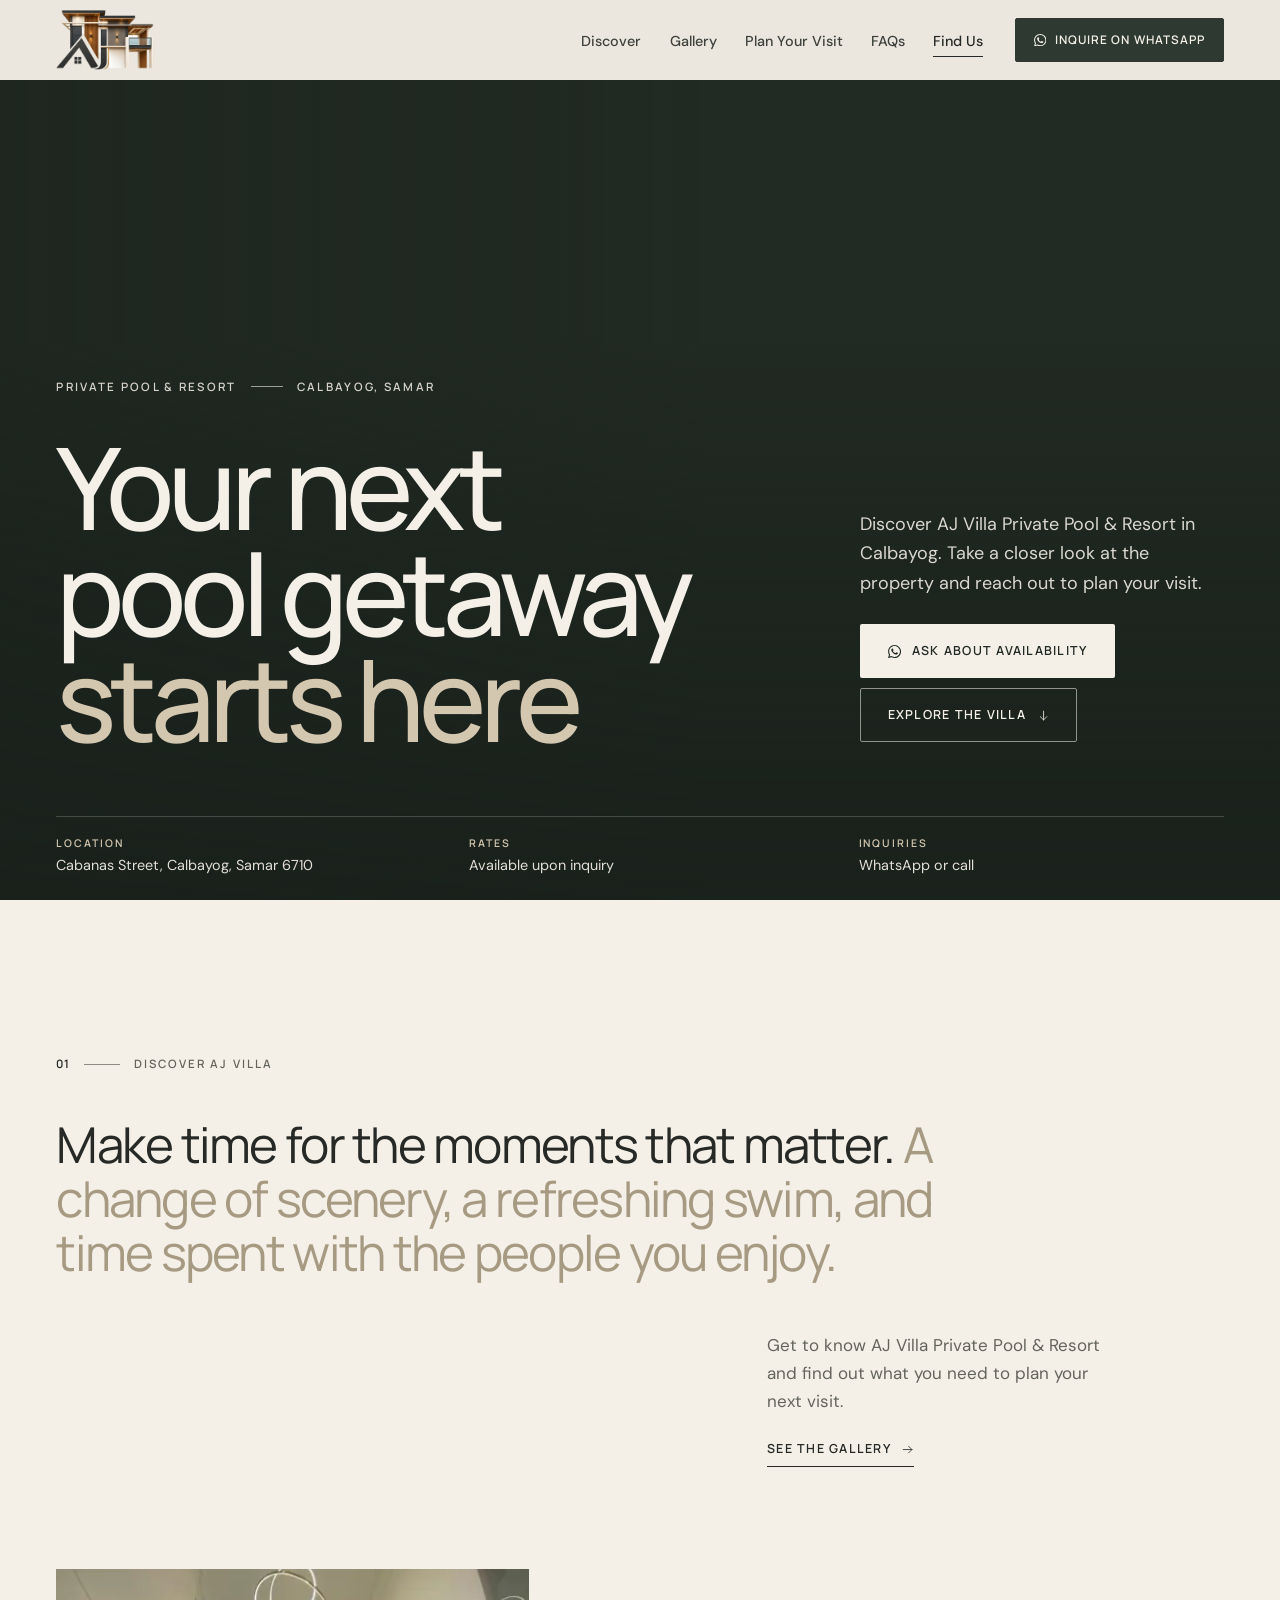
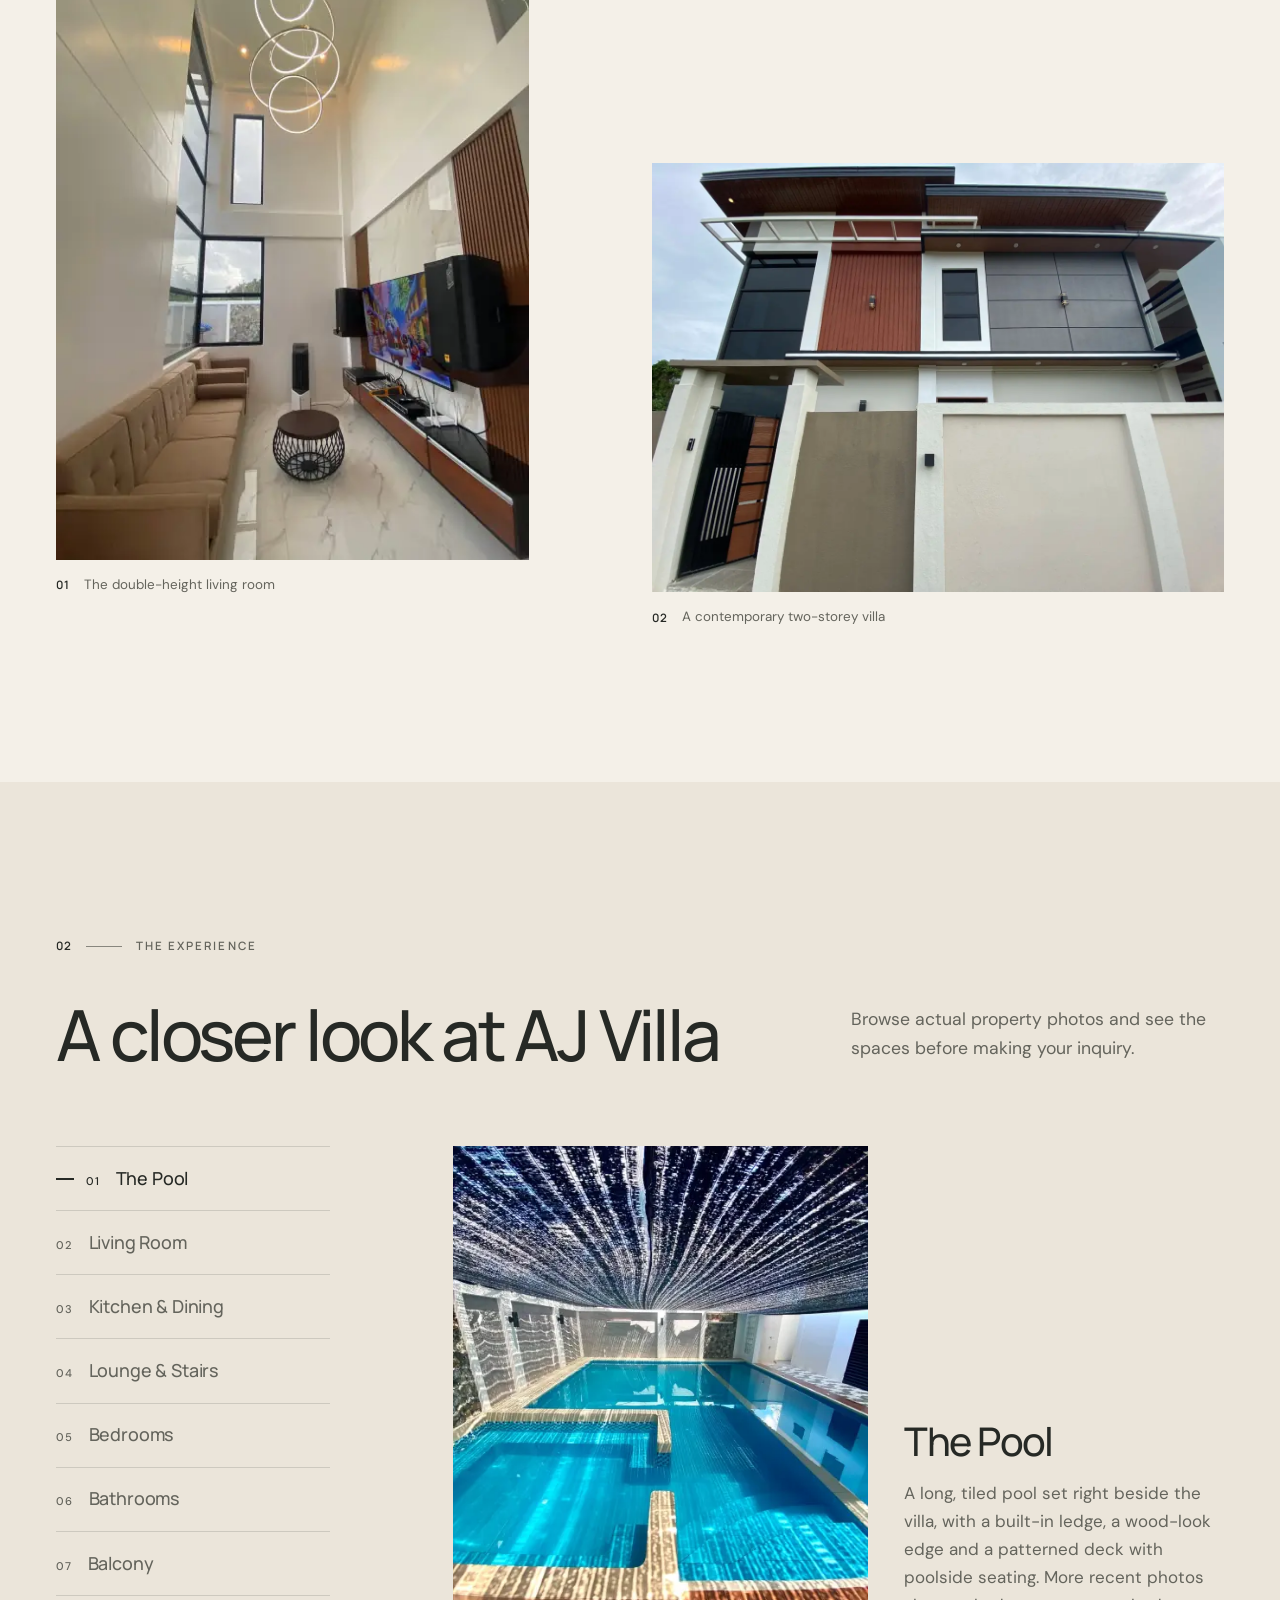
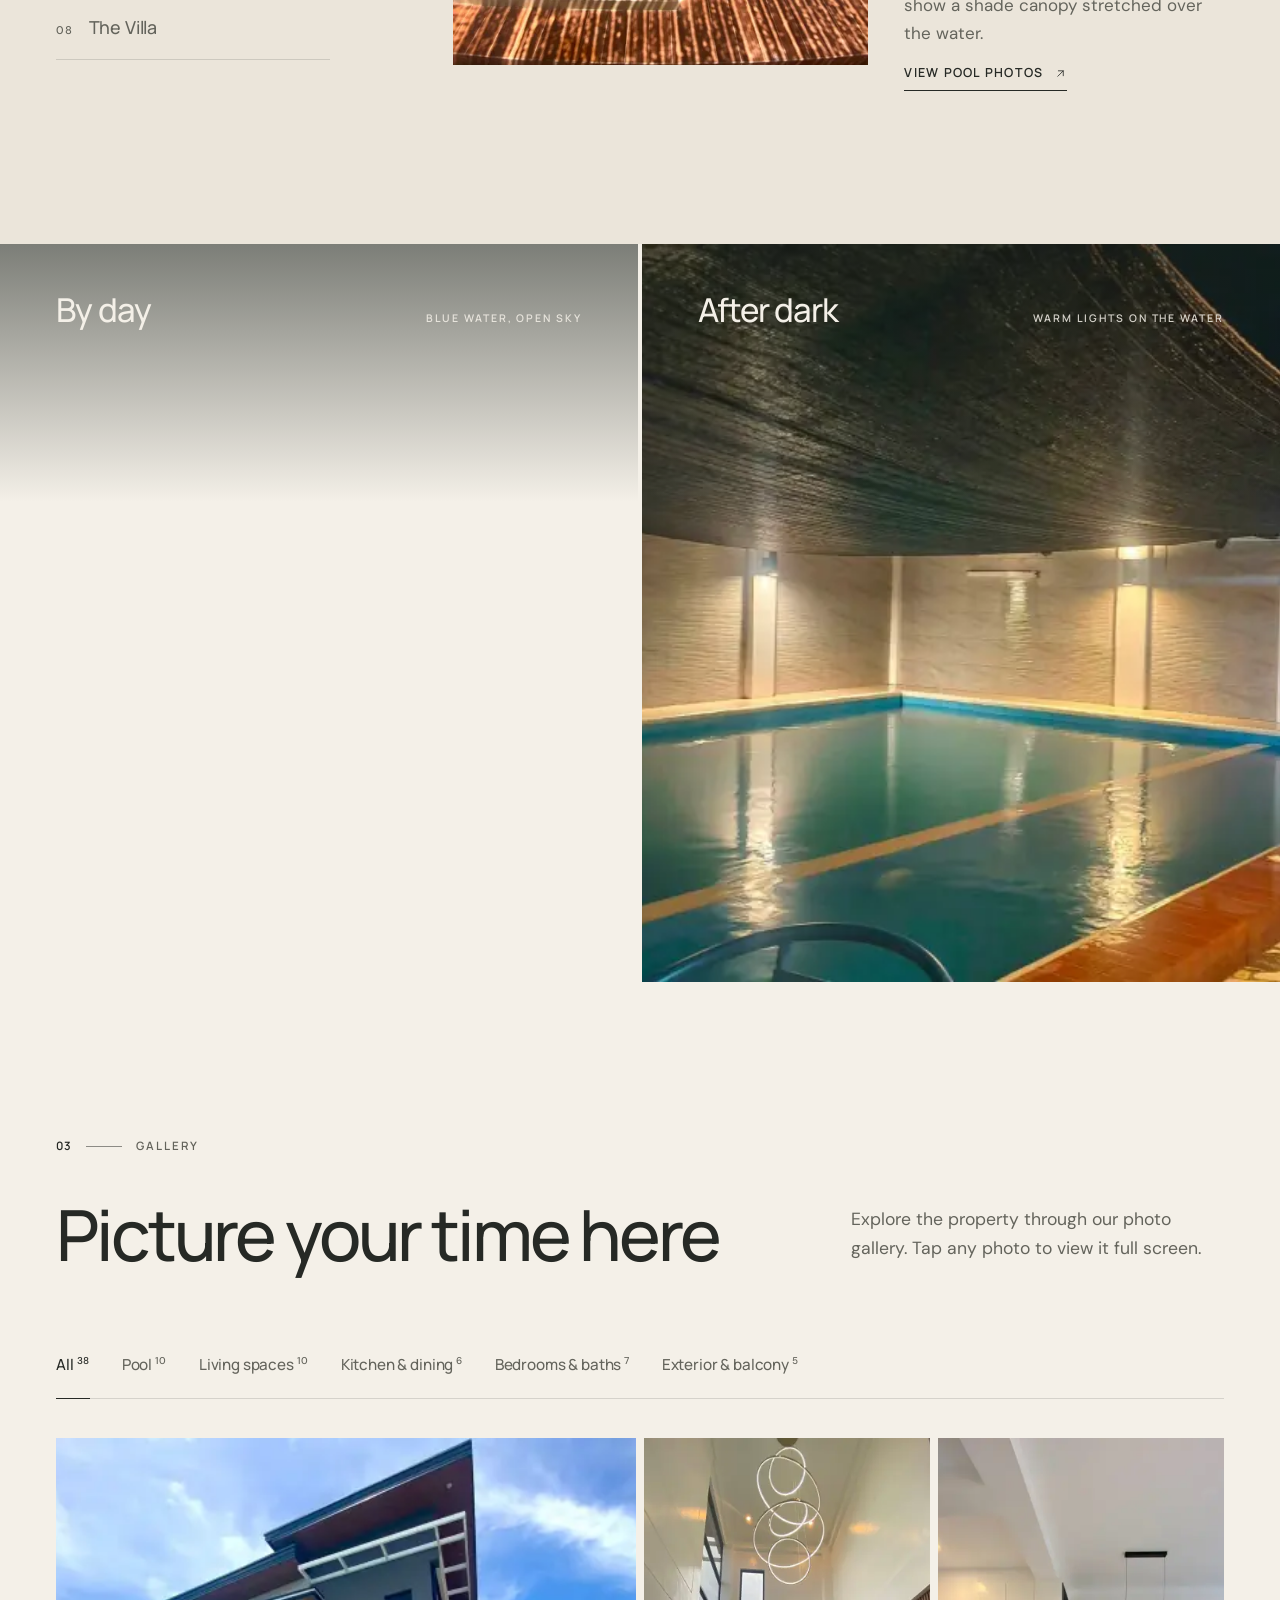
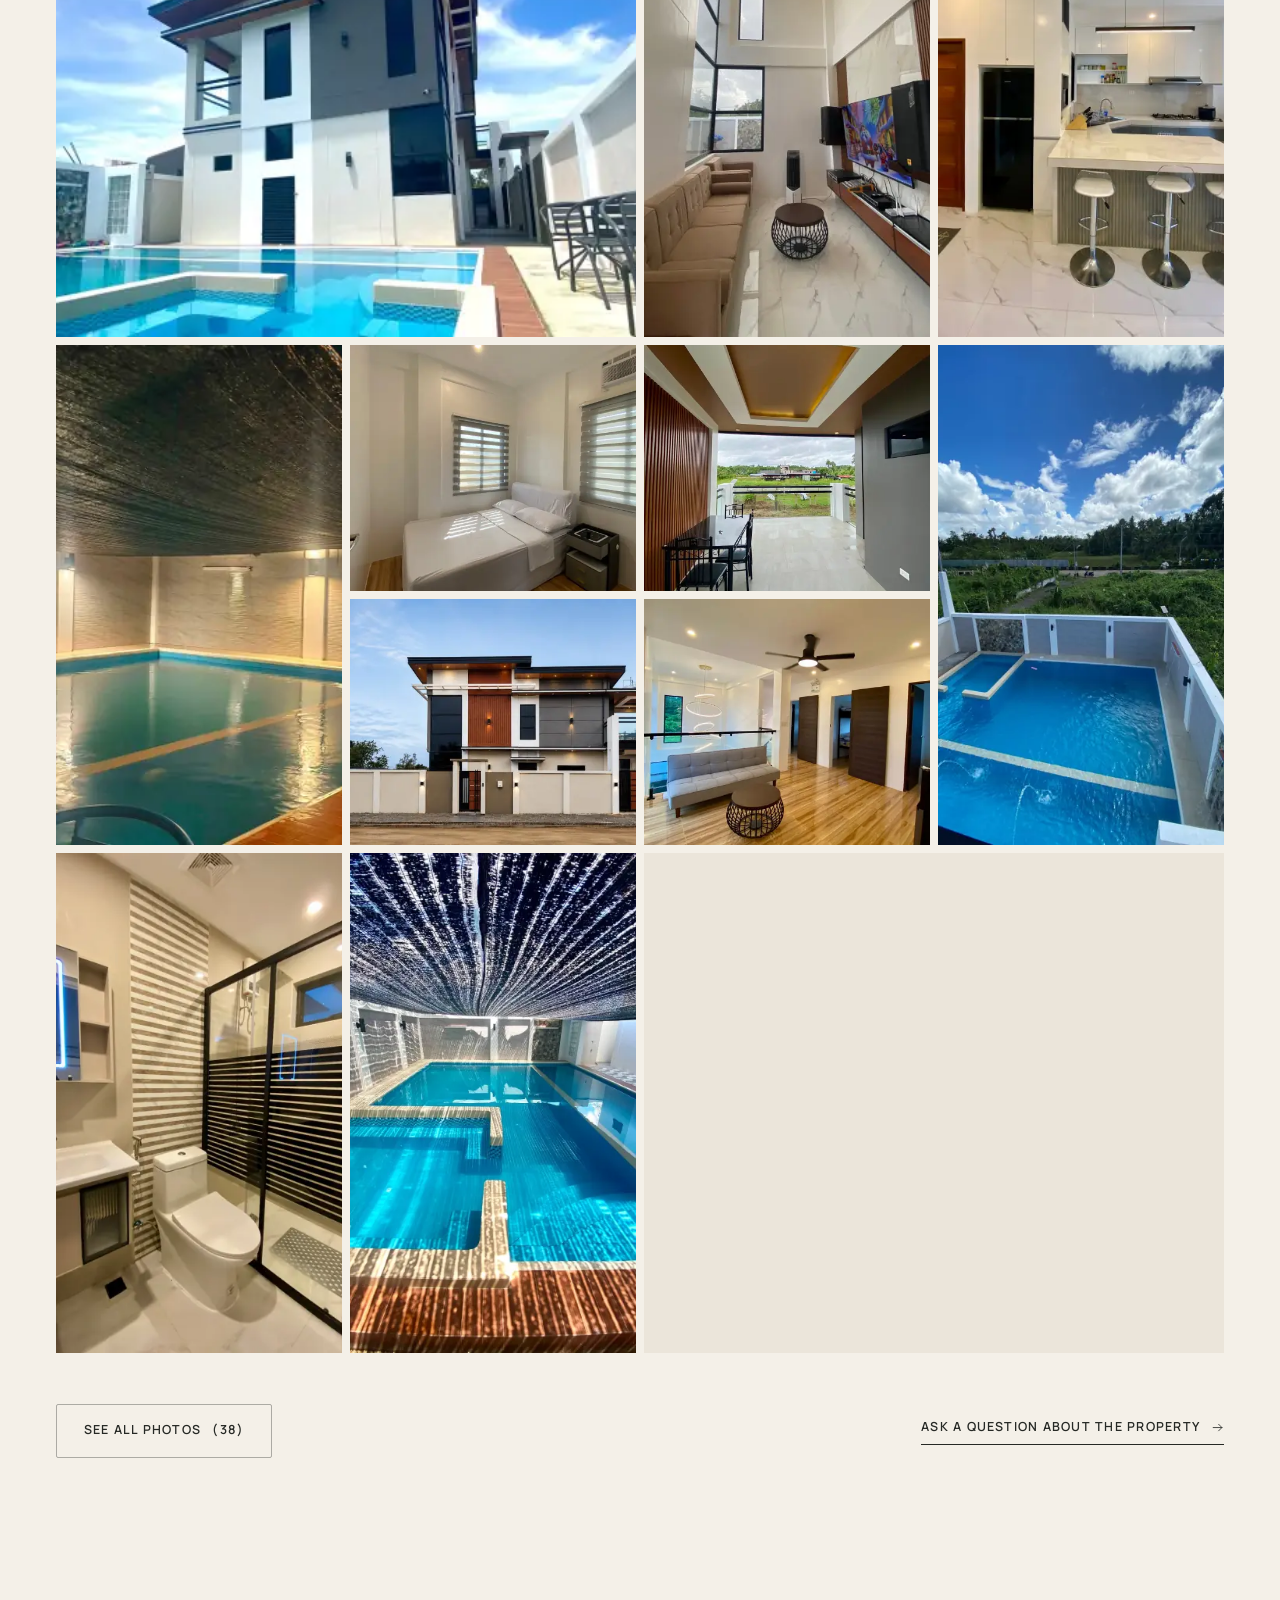
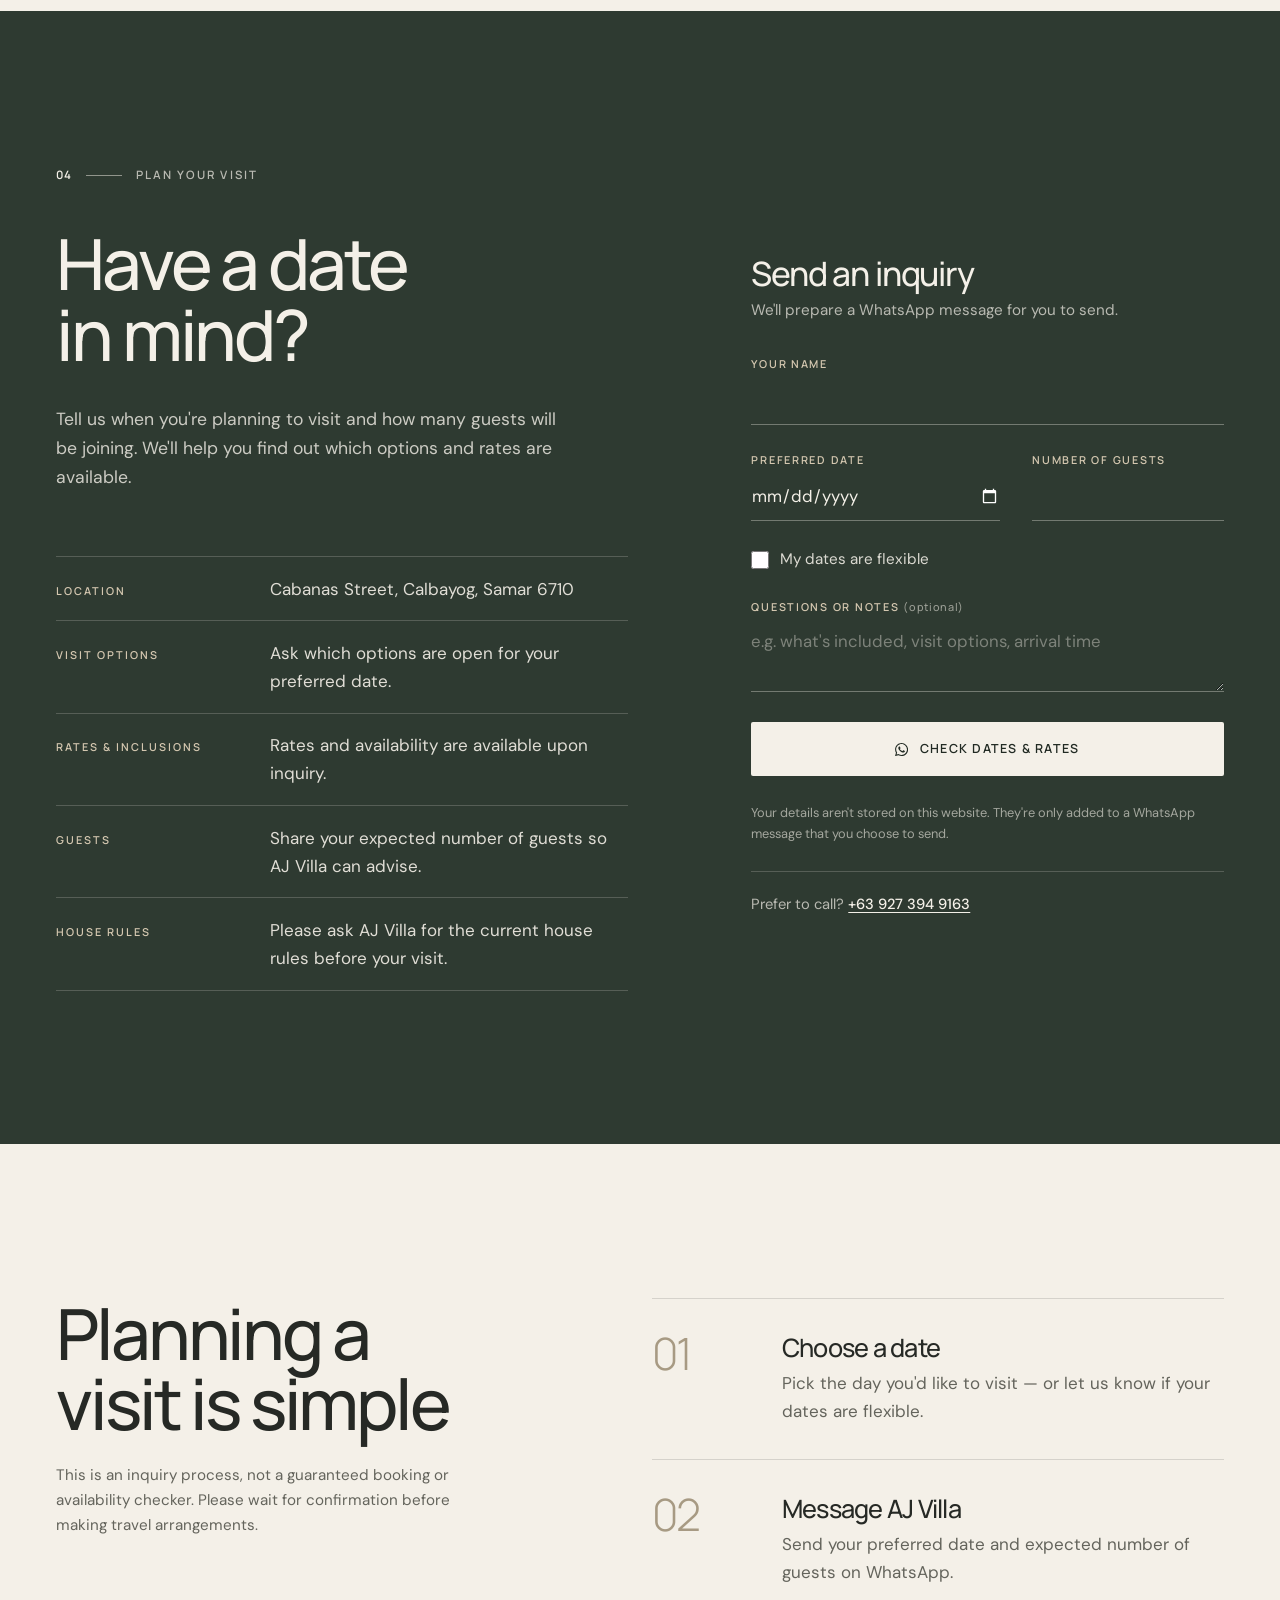
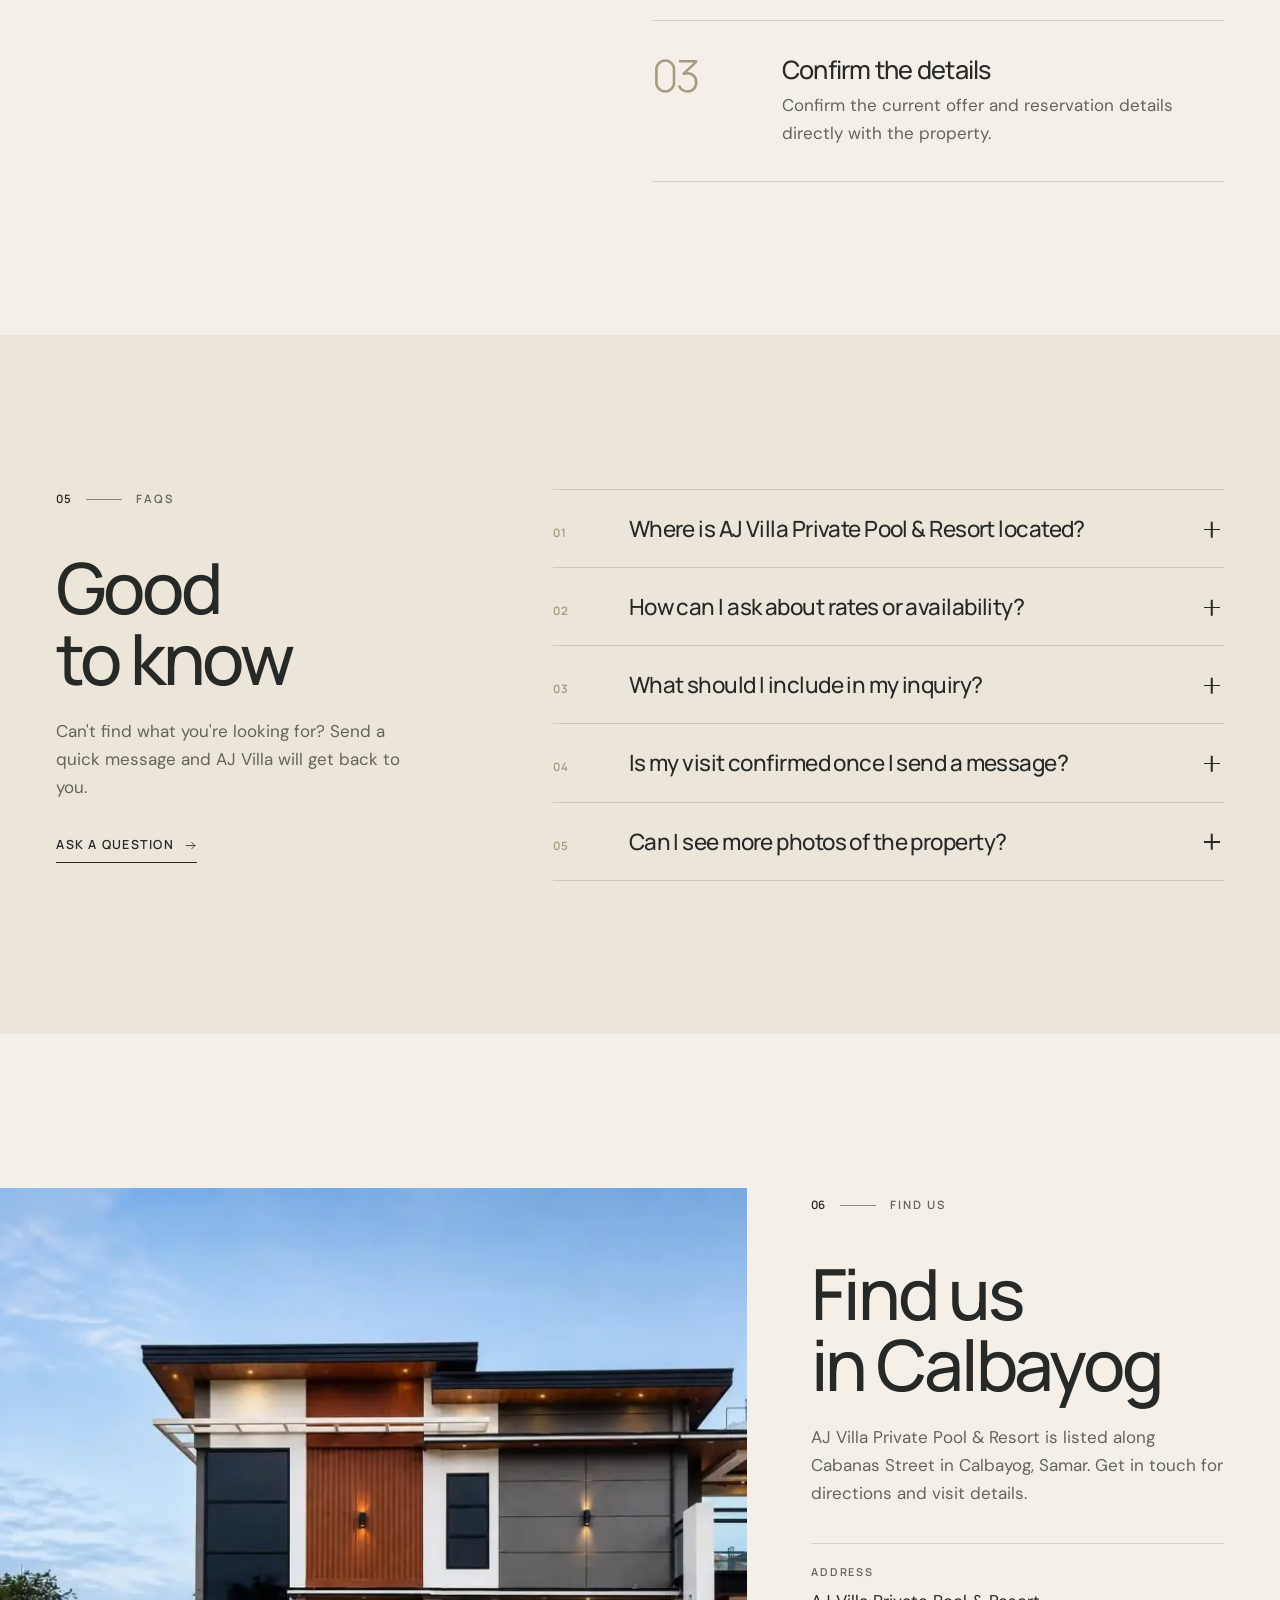
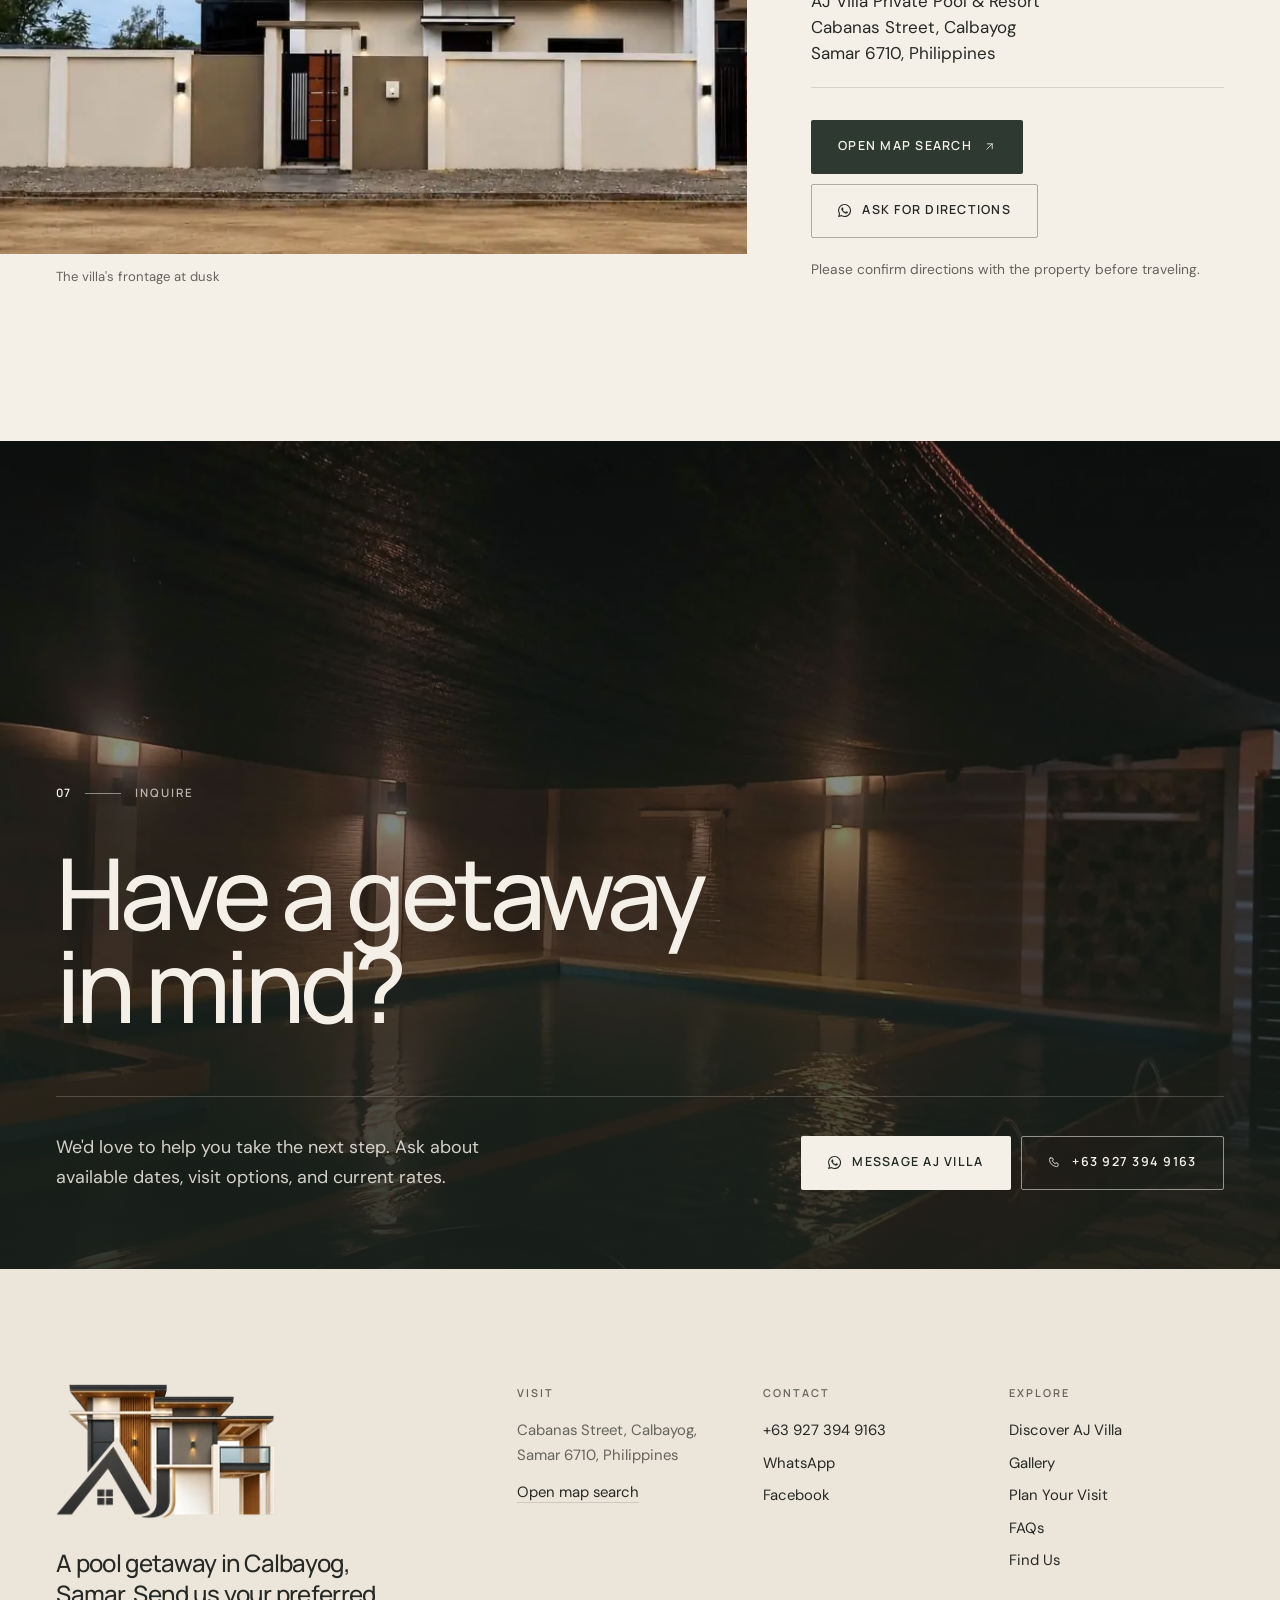
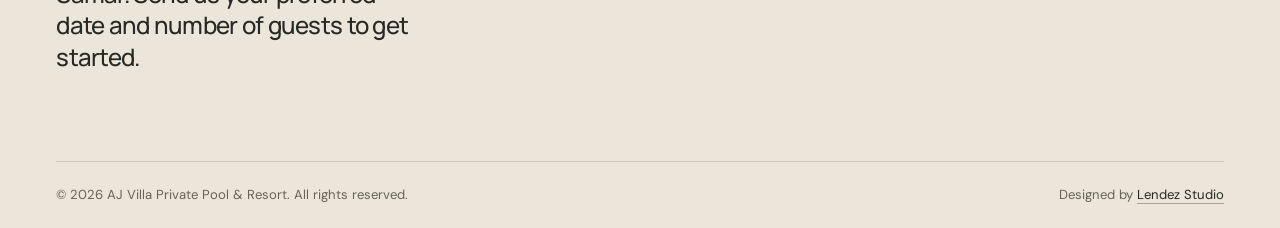
==== commit ab3db9b9: "Redesign site and add AJ Villa logo Visual redesign: Manrope headings and DM Sans body (self-hosted)" ====
--- a/index.html
+++ b/index.html
@@ -10,7 +10,7 @@
   <title>AJ Villa Private Pool &amp; Resort | Calbayog, Samar</title>
   <meta name="description" content="Explore AJ Villa Private Pool &amp; Resort in Calbayog, Samar. Browse property photos and inquire about available dates, visit options, and rates.">
   <link rel="canonical" href="https://ajvilla.example.com/">
-  <meta name="theme-color" content="#173C3D">
+  <meta name="theme-color" content="#2E3A31">
   <meta name="format-detection" content="telephone=no">
 
   <!-- Social sharing preview -->
@@ -30,20 +30,21 @@
   <meta name="twitter:image" content="https://ajvilla.example.com/assets/img/og-image.jpg">
 
   <!-- Icons -->
-  <link rel="icon" href="favicon.ico" sizes="32x32">
-  <link rel="icon" href="assets/img/icons/favicon.svg" type="image/svg+xml">
+  <link rel="icon" href="favicon.ico" sizes="16x16 32x32 48x48">
+  <link rel="icon" href="assets/img/icons/favicon-32.png" type="image/png" sizes="32x32">
+  <link rel="icon" href="assets/img/icons/favicon-16.png" type="image/png" sizes="16x16">
   <link rel="apple-touch-icon" href="assets/img/icons/apple-touch-icon.png">
   <link rel="manifest" href="site.webmanifest">
 
-  <!-- Fonts (self-hosted) and styles -->
-  <link rel="preload" href="assets/fonts/instrument-serif-400.woff2" as="font" type="font/woff2" crossorigin>
+  <!-- Fonts (self-hosted: Manrope for headings, DM Sans for body) and styles -->
   <link rel="preload" href="assets/fonts/manrope-var.woff2" as="font" type="font/woff2" crossorigin>
+  <link rel="preload" href="assets/fonts/dm-sans-var.woff2" as="font" type="font/woff2" crossorigin>
   <link rel="preload" as="image" media="(max-width: 699px)"
         imagesrcset="assets/img/photos/pool-from-above-480.webp 480w, assets/img/photos/pool-from-above-960.webp 960w, assets/img/photos/pool-from-above-1400.webp 1400w"
         imagesizes="100vw" fetchpriority="high">
   <link rel="preload" as="image" media="(min-width: 700px)"
         imagesrcset="assets/img/photos/pool-villa-day-640.webp 640w, assets/img/photos/pool-villa-day-1200.webp 1200w, assets/img/photos/pool-villa-day-2000.webp 2000w"
-        imagesizes="(orientation: portrait) 170vh, 100vw" fetchpriority="high">
+        imagesizes="(orientation: portrait) 175vh, 100vw" fetchpriority="high">
   <link rel="stylesheet" href="assets/css/styles.css">
   <script>document.documentElement.classList.add("js");</script>
 
@@ -54,6 +55,7 @@
     "name": "AJ Villa Private Pool & Resort",
     "url": "https://ajvilla.example.com/",
     "image": "https://ajvilla.example.com/assets/img/og-image.jpg",
+    "logo": "https://ajvilla.example.com/assets/img/brand/aj-villa-logo-480.png",
     "telephone": "+63 927 394 9163",
     "address": {
       "@type": "PostalAddress",
@@ -74,22 +76,21 @@
   <svg width="0" height="0" style="position:absolute" aria-hidden="true" focusable="false">
     <symbol id="i-whatsapp" viewBox="0 0 24 24"><path fill="currentColor" d="M17.472 14.382c-.297-.149-1.758-.867-2.03-.967-.273-.099-.471-.148-.67.15-.197.297-.767.966-.94 1.164-.173.199-.347.223-.644.075-.297-.15-1.255-.463-2.39-1.475-.883-.788-1.48-1.761-1.653-2.059-.173-.297-.018-.458.13-.606.134-.133.298-.347.446-.52.149-.174.198-.298.298-.497.099-.198.05-.371-.025-.52-.075-.149-.669-1.612-.916-2.207-.242-.579-.487-.5-.669-.51-.173-.008-.371-.01-.57-.01-.198 0-.52.074-.792.372-.272.297-1.04 1.016-1.04 2.479 0 1.462 1.065 2.875 1.213 3.074.149.198 2.096 3.2 5.077 4.487.709.306 1.262.489 1.694.625.712.227 1.36.195 1.871.118.571-.085 1.758-.719 2.006-1.413.248-.694.248-1.289.173-1.413-.074-.124-.272-.198-.57-.347m-5.421 7.403h-.004a9.87 9.87 0 0 1-5.031-1.378l-.361-.214-3.741.982.998-3.648-.235-.374a9.86 9.86 0 0 1-1.51-5.26c.001-5.45 4.436-9.884 9.888-9.884 2.64 0 5.122 1.03 6.988 2.898a9.825 9.825 0 0 1 2.893 6.994c-.003 5.45-4.437 9.884-9.885 9.884m8.413-18.297A11.815 11.815 0 0 0 12.05 0C5.495 0 .16 5.335.157 11.892c0 2.096.547 4.142 1.588 5.945L.057 24l6.305-1.654a11.882 11.882 0 0 0 5.683 1.448h.005c6.554 0 11.89-5.335 11.893-11.893a11.821 11.821 0 0 0-3.48-8.413Z"/></symbol>
     <symbol id="i-facebook" viewBox="0 0 24 24"><path fill="currentColor" d="M9.101 23.691v-7.98H6.627v-3.667h2.474v-1.58c0-4.085 1.848-5.978 5.858-5.978.401 0 .955.042 1.468.103a8.68 8.68 0 0 1 1.141.195v3.325a8.623 8.623 0 0 0-.653-.036 26.805 26.805 0 0 0-.733-.009c-.707 0-1.259.096-1.675.309a1.686 1.686 0 0 0-.679.622c-.258.42-.374.995-.374 1.752v1.297h3.919l-.386 2.103-.287 1.564h-3.246v8.245C19.396 23.238 24 18.179 24 12.044c0-6.627-5.373-12-12-12s-12 5.373-12 12c0 5.628 3.874 10.35 9.101 11.647Z"/></symbol>
-    <symbol id="i-phone" viewBox="0 0 24 24"><path fill="none" stroke="currentColor" stroke-width="1.7" stroke-linecap="round" stroke-linejoin="round" d="M5 3.5h3.2l1.6 4-2 1.3a11 11 0 0 0 5.4 5.4l1.3-2 4 1.6V17a2.5 2.5 0 0 1-2.7 2.5A15.5 15.5 0 0 1 2.5 6.2 2.5 2.5 0 0 1 5 3.5Z"/></symbol>
-    <symbol id="i-pin" viewBox="0 0 24 24"><g fill="none" stroke="currentColor" stroke-width="1.7" stroke-linecap="round" stroke-linejoin="round"><path d="M12 21s-6.5-5.6-6.5-11a6.5 6.5 0 0 1 13 0c0 5.4-6.5 11-6.5 11Z"/><circle cx="12" cy="10" r="2.4"/></g></symbol>
-    <symbol id="i-arrow" viewBox="0 0 24 24"><path fill="none" stroke="currentColor" stroke-width="1.7" stroke-linecap="round" stroke-linejoin="round" d="M5 12h14m-5.5-5.5L19 12l-5.5 5.5"/></symbol>
-    <symbol id="i-arrow-left" viewBox="0 0 24 24"><path fill="none" stroke="currentColor" stroke-width="1.7" stroke-linecap="round" stroke-linejoin="round" d="M19 12H5m5.5-5.5L5 12l5.5 5.5"/></symbol>
-    <symbol id="i-close" viewBox="0 0 24 24"><path fill="none" stroke="currentColor" stroke-width="1.7" stroke-linecap="round" d="M6 6l12 12M18 6 6 18"/></symbol>
-    <symbol id="i-plus" viewBox="0 0 24 24"><path fill="none" stroke="currentColor" stroke-width="1.7" stroke-linecap="round" d="M12 5v14M5 12h14"/></symbol>
-    <symbol id="i-expand" viewBox="0 0 24 24"><path fill="none" stroke="currentColor" stroke-width="1.7" stroke-linecap="round" stroke-linejoin="round" d="M14 4h6v6M10 20H4v-6M20 4l-7 7M4 20l7-7"/></symbol>
-    <symbol id="i-map" viewBox="0 0 24 24"><path fill="none" stroke="currentColor" stroke-width="1.7" stroke-linejoin="round" d="m9 4.5-5.5 2v13l5.5-2 6 2 5.5-2v-13l-5.5 2-6-2Zm0 0v13m6-11v13"/></symbol>
+    <symbol id="i-phone" viewBox="0 0 24 24"><path fill="none" stroke="currentColor" stroke-width="1.5" stroke-linecap="round" stroke-linejoin="round" d="M5 3.5h3.2l1.6 4-2 1.3a11 11 0 0 0 5.4 5.4l1.3-2 4 1.6V17a2.5 2.5 0 0 1-2.7 2.5A15.5 15.5 0 0 1 2.5 6.2 2.5 2.5 0 0 1 5 3.5Z"/></symbol>
+    <symbol id="i-arrow" viewBox="0 0 24 24"><path fill="none" stroke="currentColor" stroke-width="1.5" stroke-linecap="round" stroke-linejoin="round" d="M4 12h16m-6-6 6 6-6 6"/></symbol>
+    <symbol id="i-arrow-left" viewBox="0 0 24 24"><path fill="none" stroke="currentColor" stroke-width="1.5" stroke-linecap="round" stroke-linejoin="round" d="M20 12H4m6-6-6 6 6 6"/></symbol>
+    <symbol id="i-arrow-down" viewBox="0 0 24 24"><path fill="none" stroke="currentColor" stroke-width="1.5" stroke-linecap="round" stroke-linejoin="round" d="M12 4v16m-6-6 6 6 6-6"/></symbol>
+    <symbol id="i-arrow-up-right" viewBox="0 0 24 24"><path fill="none" stroke="currentColor" stroke-width="1.5" stroke-linecap="round" stroke-linejoin="round" d="M7 17 17 7M8 7h9v9"/></symbol>
+    <symbol id="i-close" viewBox="0 0 24 24"><path fill="none" stroke="currentColor" stroke-width="1.5" stroke-linecap="round" d="M6 6l12 12M18 6 6 18"/></symbol>
   </svg>
 
   <!-- ============================== HEADER ============================== -->
   <header class="site-header" data-header>
     <div class="site-header__inner">
       <a class="brand" href="#top" aria-label="AJ Villa Private Pool &amp; Resort — back to top">
-        <svg class="brand__mark" viewBox="0 0 40 40" aria-hidden="true"><rect width="40" height="40" rx="11" fill="#173C3D"/><path d="M9 32c2.2 0 2.2-1.6 4.4-1.6s2.2 1.6 4.4 1.6 2.2-1.6 4.4-1.6 2.2 1.6 4.4 1.6 2.2-1.6 4.4-1.6" fill="none" stroke="#5FC3CC" stroke-width="1.6" stroke-linecap="round"/><text x="20" y="23" text-anchor="middle" font-family="Instrument Serif, Georgia, serif" font-size="19" fill="#F7F5F0">AJ</text></svg>
-        <span class="brand__text"><span class="brand__name">AJ Villa</span><span class="brand__sub">Private Pool &amp; Resort</span></span>
+        <img class="brand__logo" src="assets/img/brand/aj-villa-logo-240.webp"
+             srcset="assets/img/brand/aj-villa-logo-160.webp 160w, assets/img/brand/aj-villa-logo-240.webp 240w, assets/img/brand/aj-villa-logo-480.webp 480w"
+             sizes="82px" width="913" height="561" alt="AJ Villa Private Pool &amp; Resort">
       </a>
 
       <nav class="site-nav" aria-label="Main">
@@ -102,15 +103,17 @@
         </ul>
       </nav>
 
-      <a class="btn btn--teal btn--sm site-header__cta" data-wa="general" target="_blank" rel="noopener"
-         href="https://wa.me/639273949163?text=Hi%20AJ%20Villa!%20I'd%20like%20to%20ask%20about%20availability%20and%20rates.">
-        <svg class="icon" aria-hidden="true"><use href="#i-whatsapp"/></svg><span>Inquire on WhatsApp</span>
-      </a>
-
-      <button class="menu-toggle" type="button" aria-expanded="false" aria-controls="mobile-menu" data-menu-toggle>
-        <span class="menu-toggle__bars" aria-hidden="true"><span></span><span></span></span>
-        <span class="visually-hidden">Open menu</span>
-      </button>
+      <div class="site-header__actions">
+        <a class="site-header__cta" data-wa="general" target="_blank" rel="noopener"
+           href="https://wa.me/639273949163?text=Hi%20AJ%20Villa!%20I'd%20like%20to%20ask%20about%20availability%20and%20rates.">
+          <svg class="icon" aria-hidden="true"><use href="#i-whatsapp"/></svg><span>Inquire on WhatsApp</span>
+        </a>
+        <button class="menu-toggle" type="button" aria-expanded="false" aria-controls="mobile-menu" data-menu-toggle>
+          <span class="menu-toggle__label" aria-hidden="true">Menu</span>
+          <span class="menu-toggle__bars" aria-hidden="true"><span></span><span></span></span>
+          <span class="visually-hidden">Open menu</span>
+        </button>
+      </div>
     </div>
   </header>
 
@@ -128,13 +131,13 @@
       </ol>
     </nav>
     <div class="mobile-menu__foot">
-      <a class="btn btn--teal btn--block" data-wa="general" target="_blank" rel="noopener"
+      <a class="btn btn--light btn--block" data-wa="general" target="_blank" rel="noopener"
          href="https://wa.me/639273949163?text=Hi%20AJ%20Villa!%20I'd%20like%20to%20ask%20about%20availability%20and%20rates.">
         <svg class="icon" aria-hidden="true"><use href="#i-whatsapp"/></svg>Inquire on WhatsApp
       </a>
       <p class="mobile-menu__meta">
-        <a href="tel:+639273949163" data-tel><span data-bind="phoneDisplay">+63 927 394 9163</span></a><br>
-        Cabanas Street, Calbayog, Samar
+        <a href="tel:+639273949163" data-tel><span data-bind="phoneDisplay">+63 927 394 9163</span></a>
+        <span>Cabanas Street, Calbayog, Samar</span>
       </p>
     </div>
   </div>
@@ -143,72 +146,70 @@
 
     <!-- ============================== HERO ============================== -->
     <section class="hero" id="top" aria-labelledby="hero-title">
-      <div class="hero__frame">
-        <picture>
-          <!-- Phones: portrait view of the pool from the upper floor -->
-          <source media="(max-width: 699px)"
-                  srcset="assets/img/photos/pool-from-above-480.webp 480w, assets/img/photos/pool-from-above-960.webp 960w, assets/img/photos/pool-from-above-1400.webp 1400w"
-                  sizes="100vw" width="1536" height="2048">
-          <img class="hero__img"
-               src="assets/img/photos/pool-villa-day-1200.webp"
-               srcset="assets/img/photos/pool-villa-day-640.webp 640w, assets/img/photos/pool-villa-day-1200.webp 1200w, assets/img/photos/pool-villa-day-2000.webp 2000w"
-               sizes="(orientation: portrait) 170vh, 100vw"
-               width="2048" height="1180" fetchpriority="high" decoding="async"
-               alt="The swimming pool at AJ Villa under a bright blue sky">
-        </picture>
-        <div class="hero__shade" aria-hidden="true"></div>
-
-        <div class="hero__content">
-          <p class="eyebrow eyebrow--light"><span class="eyebrow__rule" aria-hidden="true"></span>Calbayog, Samar</p>
-          <h1 class="hero__title" id="hero-title">Your next pool getaway <em>starts here</em></h1>
+      <picture>
+        <!-- Phones: portrait view of the pool from the upper floor -->
+        <source media="(max-width: 699px)"
+                srcset="assets/img/photos/pool-from-above-480.webp 480w, assets/img/photos/pool-from-above-960.webp 960w, assets/img/photos/pool-from-above-1400.webp 1400w"
+                sizes="100vw" width="1536" height="2048">
+        <img class="hero__img"
+             src="assets/img/photos/pool-villa-day-1200.webp"
+             srcset="assets/img/photos/pool-villa-day-640.webp 640w, assets/img/photos/pool-villa-day-1200.webp 1200w, assets/img/photos/pool-villa-day-2000.webp 2000w"
+             sizes="(orientation: portrait) 175vh, 100vw"
+             width="2048" height="1180" fetchpriority="high" decoding="async"
+             alt="The swimming pool at AJ Villa under a bright blue sky">
+      </picture>
+      <div class="hero__shade" aria-hidden="true"></div>
+
+      <div class="hero__inner">
+        <p class="hero__kicker">Private Pool &amp; Resort<span aria-hidden="true"></span>Calbayog, Samar</p>
+        <h1 class="hero__title" id="hero-title">Your next pool getaway <span>starts here</span></h1>
+        <div class="hero__aside">
           <p class="hero__lede">Discover AJ Villa Private Pool &amp; Resort in Calbayog. Take a closer look at the property and reach out to plan your visit.</p>
           <div class="hero__actions">
             <a class="btn btn--light" data-wa="general" target="_blank" rel="noopener"
                href="https://wa.me/639273949163?text=Hi%20AJ%20Villa!%20I'd%20like%20to%20ask%20about%20availability%20and%20rates.">
               <svg class="icon" aria-hidden="true"><use href="#i-whatsapp"/></svg>Ask About Availability
             </a>
-            <a class="btn btn--ghost-light" href="#discover">Explore the Villa<svg class="icon" aria-hidden="true"><use href="#i-arrow"/></svg></a>
-          </div>
-        </div>
-
-        <a class="hero__card" href="#day-night">
-          <img src="assets/img/photos/pool-night-glow-480.webp" width="480" height="640" alt="" loading="lazy" decoding="async">
-          <span class="hero__card-text"><span class="hero__card-kicker">After sundown</span>See the pool at night<svg class="icon" aria-hidden="true"><use href="#i-arrow"/></svg></span>
-        </a>
-      </div>
-
-      <!-- Quick facts strip: keep to confirmed information only -->
-      <ul class="facts" aria-label="At a glance">
-        <li><svg class="icon" aria-hidden="true"><use href="#i-pin"/></svg><span>Cabanas Street, Calbayog, Samar 6710</span></li>
-        <li><span class="facts__dot" aria-hidden="true"></span><span>Modern two-storey villa &amp; pool</span></li>
-        <li><span class="facts__dot" aria-hidden="true"></span><span>Rates &amp; availability upon inquiry</span></li>
-        <li><svg class="icon" aria-hidden="true"><use href="#i-whatsapp"/></svg><span>Quick inquiries on WhatsApp</span></li>
+            <a class="btn btn--line-light" href="#discover">Explore the Villa<svg class="icon" aria-hidden="true"><use href="#i-arrow-down"/></svg></a>
+          </div>
+        </div>
+      </div>
+
+      <!-- Quick facts: keep to confirmed information only -->
+      <ul class="hero__meta" aria-label="At a glance">
+        <li><span>Location</span>Cabanas Street, Calbayog, Samar 6710</li>
+        <li><span>Rates</span>Available upon inquiry</li>
+        <li><span>Inquiries</span>WhatsApp or call</li>
       </ul>
     </section>
 
     <!-- ============================== INTRO ============================== -->
     <section class="intro section" id="discover" aria-labelledby="intro-title">
-      <div class="container intro__grid">
-        <div class="intro__text reveal">
-          <p class="eyebrow"><span class="eyebrow__num">01</span>Discover AJ Villa</p>
-          <h2 class="display" id="intro-title">Make time for the moments <em>that matter</em></h2>
-          <p class="lede">A change of scenery, a refreshing swim, and time spent with the people you enjoy. Get to know AJ Villa Private Pool &amp; Resort and find out what you need to plan your next visit.</p>
-          <a class="link-arrow" href="#gallery">See the Gallery<svg class="icon" aria-hidden="true"><use href="#i-arrow"/></svg></a>
-        </div>
-
-        <div class="intro__art reveal" aria-hidden="true">
-          <svg class="rings" viewBox="0 0 200 200"><circle cx="100" cy="100" r="96"/><circle cx="100" cy="100" r="74"/><circle cx="100" cy="100" r="52"/></svg>
-          <figure class="intro__tall">
+      <div class="container">
+        <p class="kicker reveal"><span class="kicker__num">01</span>Discover AJ Villa</p>
+        <div class="intro__head">
+          <h2 class="statement reveal" id="intro-title">Make time for the moments that matter. <span>A change of scenery, a refreshing swim, and time spent with the people you enjoy.</span></h2>
+          <div class="intro__body reveal">
+            <p>Get to know AJ Villa Private Pool &amp; Resort and find out what you need to plan your next visit.</p>
+            <a class="link" href="#gallery">See the Gallery<svg class="icon" aria-hidden="true"><use href="#i-arrow"/></svg></a>
+          </div>
+        </div>
+
+        <div class="intro__photos">
+          <figure class="intro__fig intro__fig--a reveal">
             <img src="assets/img/photos/living-double-height-960.webp"
                  srcset="assets/img/photos/living-double-height-480.webp 480w, assets/img/photos/living-double-height-960.webp 960w, assets/img/photos/living-double-height-1400.webp 1400w"
-                 sizes="(min-width: 960px) 34vw, 70vw" width="1536" height="2048" loading="lazy" decoding="async" alt="">
+                 sizes="(min-width: 900px) 36vw, 92vw" width="1536" height="2048" loading="lazy" decoding="async"
+                 alt="Double-height living room with a long sofa, TV wall and a cascading ring pendant light">
+            <figcaption><span>01</span>The double-height living room</figcaption>
           </figure>
-          <figure class="intro__small">
-            <img src="assets/img/photos/pool-lengthwise-480.webp"
-                 srcset="assets/img/photos/pool-lengthwise-480.webp 480w, assets/img/photos/pool-lengthwise-720.webp 720w"
-                 sizes="(min-width: 960px) 18vw, 40vw" width="1536" height="2048" loading="lazy" decoding="async" alt="">
+          <figure class="intro__fig intro__fig--b reveal">
+            <img src="assets/img/photos/villa-facade-1200.webp"
+                 srcset="assets/img/photos/villa-facade-640.webp 640w, assets/img/photos/villa-facade-1200.webp 1200w, assets/img/photos/villa-facade-2000.webp 2000w"
+                 sizes="(min-width: 900px) 52vw, 92vw" width="2048" height="1536" loading="lazy" decoding="async"
+                 alt="The villa's exterior with wood-slat and charcoal panel cladding">
+            <figcaption><span>02</span>A contemporary two-storey villa</figcaption>
           </figure>
-          <div class="slats intro__slats"></div>
         </div>
       </div>
     </section>
@@ -216,12 +217,14 @@
     <!-- ============================== TOUR ==============================
          Each space = one tab + one panel. Keep descriptions to what the
          photos actually show until the owner confirms amenities.          -->
-    <section class="tour section section--sand" id="tour" aria-labelledby="tour-title">
+    <section class="tour section section--stone" id="tour" aria-labelledby="tour-title">
       <div class="container">
-        <header class="section-head reveal">
-          <p class="eyebrow"><span class="eyebrow__num">02</span>The Experience</p>
-          <h2 class="display" id="tour-title">A closer look at <em>AJ Villa</em></h2>
-          <p class="lede">Browse actual property photos and see the spaces before making your inquiry.</p>
+        <header class="section-head">
+          <p class="kicker reveal"><span class="kicker__num">02</span>The Experience</p>
+          <div class="section-head__row">
+            <h2 class="title reveal" id="tour-title">A closer look at AJ&nbsp;Villa</h2>
+            <p class="section-head__lede reveal">Browse actual property photos and see the spaces before making your inquiry.</p>
+          </div>
         </header>
 
         <div class="tour__body" data-tour>
@@ -238,97 +241,97 @@
 
           <div class="tour__panels">
             <div class="tour-panel" role="tabpanel" id="panel-pool" aria-labelledby="tab-pool">
-              <div class="tour-panel__media">
-                <img class="tour-panel__main" src="assets/img/photos/pool-canopy-above-960.webp" srcset="assets/img/photos/pool-canopy-above-480.webp 480w, assets/img/photos/pool-canopy-above-960.webp 960w, assets/img/photos/pool-canopy-above-1400.webp 1400w" sizes="(min-width: 960px) 34vw, 90vw" width="1536" height="2048" loading="lazy" decoding="async" alt="The pool under its shade canopy, seen from above">
-                <img class="tour-panel__side" src="assets/img/photos/pool-deck-seating-480.webp" srcset="assets/img/photos/pool-deck-seating-480.webp 480w, assets/img/photos/pool-deck-seating-960.webp 960w" sizes="(min-width: 960px) 16vw, 40vw" width="1536" height="2048" loading="lazy" decoding="async" alt="Poolside table and chairs on the patterned tile deck">
-              </div>
-              <div class="tour-panel__text">
-                <h3>The Pool</h3>
-                <p>A long, tiled pool set right beside the villa, with a built-in ledge, a wood-look edge and a patterned deck with poolside seating. More recent photos show a shade canopy stretched over the water.</p>
-                <button class="link-arrow" type="button" data-open-gallery="pool">View pool photos<svg class="icon" aria-hidden="true"><use href="#i-expand"/></svg></button>
+              <img class="tour-panel__main" src="assets/img/photos/pool-canopy-above-960.webp" srcset="assets/img/photos/pool-canopy-above-480.webp 480w, assets/img/photos/pool-canopy-above-960.webp 960w, assets/img/photos/pool-canopy-above-1400.webp 1400w" sizes="(min-width: 1080px) 34vw, (min-width: 700px) 56vw, 92vw" width="1536" height="2048" loading="lazy" decoding="async" alt="The pool under its shade canopy, seen from above">
+              <div class="tour-panel__side">
+                <img class="tour-panel__thumb" src="assets/img/photos/pool-deck-seating-480.webp" srcset="assets/img/photos/pool-deck-seating-480.webp 480w, assets/img/photos/pool-deck-seating-960.webp 960w" sizes="(min-width: 1080px) 20vw, 34vw" width="1536" height="2048" loading="lazy" decoding="async" alt="Poolside table and chairs on the patterned tile deck">
+                <div class="tour-panel__text">
+                  <h3>The Pool</h3>
+                  <p>A long, tiled pool set right beside the villa, with a built-in ledge, a wood-look edge and a patterned deck with poolside seating. More recent photos show a shade canopy stretched over the water.</p>
+                  <button class="link" type="button" data-open-gallery="pool">View pool photos<svg class="icon" aria-hidden="true"><use href="#i-arrow-up-right"/></svg></button>
+                </div>
               </div>
             </div>
 
             <div class="tour-panel" role="tabpanel" id="panel-living" aria-labelledby="tab-living">
-              <div class="tour-panel__media">
-                <img class="tour-panel__main" src="assets/img/photos/living-tv-wall-960.webp" srcset="assets/img/photos/living-tv-wall-480.webp 480w, assets/img/photos/living-tv-wall-960.webp 960w, assets/img/photos/living-tv-wall-1400.webp 1400w" sizes="(min-width: 960px) 34vw, 90vw" width="1536" height="2048" loading="lazy" decoding="async" alt="Living room with a long sofa facing a TV wall beside tall windows">
-                <img class="tour-panel__side" src="assets/img/photos/living-from-above-480.webp" srcset="assets/img/photos/living-from-above-480.webp 480w, assets/img/photos/living-from-above-960.webp 960w" sizes="(min-width: 960px) 16vw, 40vw" width="1536" height="2048" loading="lazy" decoding="async" alt="The living room seen from the upper level, with the pool visible through the window">
-              </div>
-              <div class="tour-panel__text">
-                <h3>Living Room</h3>
-                <p>A bright, double-height living room with marble-look floors, a long sofa and a wood-accented TV wall, crowned by a cascading ring pendant light. Tall windows look out toward the pool.</p>
-                <button class="link-arrow" type="button" data-open-gallery="living">View living spaces<svg class="icon" aria-hidden="true"><use href="#i-expand"/></svg></button>
+              <img class="tour-panel__main" src="assets/img/photos/living-tv-wall-960.webp" srcset="assets/img/photos/living-tv-wall-480.webp 480w, assets/img/photos/living-tv-wall-960.webp 960w, assets/img/photos/living-tv-wall-1400.webp 1400w" sizes="(min-width: 1080px) 34vw, (min-width: 700px) 56vw, 92vw" width="1536" height="2048" loading="lazy" decoding="async" alt="Living room with a long sofa facing a TV wall beside tall windows">
+              <div class="tour-panel__side">
+                <img class="tour-panel__thumb" src="assets/img/photos/living-from-above-480.webp" srcset="assets/img/photos/living-from-above-480.webp 480w, assets/img/photos/living-from-above-960.webp 960w" sizes="(min-width: 1080px) 20vw, 34vw" width="1536" height="2048" loading="lazy" decoding="async" alt="The living room seen from the upper level, with the pool visible through the window">
+                <div class="tour-panel__text">
+                  <h3>Living Room</h3>
+                  <p>A bright, double-height living room with marble-look floors, a long sofa and a wood-accented TV wall, crowned by a cascading ring pendant light. Tall windows look out toward the pool.</p>
+                  <button class="link" type="button" data-open-gallery="living">View living spaces<svg class="icon" aria-hidden="true"><use href="#i-arrow-up-right"/></svg></button>
+                </div>
               </div>
             </div>
 
             <div class="tour-panel" role="tabpanel" id="panel-kitchen" aria-labelledby="tab-kitchen">
-              <div class="tour-panel__media">
-                <img class="tour-panel__main" src="assets/img/photos/kitchen-breakfast-bar-960.webp" srcset="assets/img/photos/kitchen-breakfast-bar-480.webp 480w, assets/img/photos/kitchen-breakfast-bar-960.webp 960w, assets/img/photos/kitchen-breakfast-bar-1400.webp 1400w" sizes="(min-width: 960px) 34vw, 90vw" width="1536" height="2048" loading="lazy" decoding="async" alt="Kitchen with a marble-look breakfast bar and three bar stools">
-                <img class="tour-panel__side" src="assets/img/photos/dining-nook-480.webp" srcset="assets/img/photos/dining-nook-480.webp 480w, assets/img/photos/dining-nook-960.webp 960w" sizes="(min-width: 960px) 16vw, 40vw" width="1536" height="2048" loading="lazy" decoding="async" alt="Round dining table with white chairs next to the kitchen bar">
-              </div>
-              <div class="tour-panel__text">
-                <h3>Kitchen &amp; Dining</h3>
-                <p>An open kitchen with white cabinetry and a marble-look breakfast bar lined with stools, opening onto a round dining table beneath modern pendant lights.</p>
-                <button class="link-arrow" type="button" data-open-gallery="kitchen">View kitchen &amp; dining<svg class="icon" aria-hidden="true"><use href="#i-expand"/></svg></button>
+              <img class="tour-panel__main" src="assets/img/photos/kitchen-breakfast-bar-960.webp" srcset="assets/img/photos/kitchen-breakfast-bar-480.webp 480w, assets/img/photos/kitchen-breakfast-bar-960.webp 960w, assets/img/photos/kitchen-breakfast-bar-1400.webp 1400w" sizes="(min-width: 1080px) 34vw, (min-width: 700px) 56vw, 92vw" width="1536" height="2048" loading="lazy" decoding="async" alt="Kitchen with a marble-look breakfast bar and three bar stools">
+              <div class="tour-panel__side">
+                <img class="tour-panel__thumb" src="assets/img/photos/dining-nook-480.webp" srcset="assets/img/photos/dining-nook-480.webp 480w, assets/img/photos/dining-nook-960.webp 960w" sizes="(min-width: 1080px) 20vw, 34vw" width="1536" height="2048" loading="lazy" decoding="async" alt="Round dining table with white chairs next to the kitchen bar">
+                <div class="tour-panel__text">
+                  <h3>Kitchen &amp; Dining</h3>
+                  <p>An open kitchen with white cabinetry and a marble-look breakfast bar lined with stools, opening onto a round dining table beneath modern pendant lights.</p>
+                  <button class="link" type="button" data-open-gallery="kitchen">View kitchen &amp; dining<svg class="icon" aria-hidden="true"><use href="#i-arrow-up-right"/></svg></button>
+                </div>
               </div>
             </div>
 
             <div class="tour-panel" role="tabpanel" id="panel-lounge" aria-labelledby="tab-lounge">
-              <div class="tour-panel__media">
-                <img class="tour-panel__main" src="assets/img/photos/lounge-upstairs-960.webp" srcset="assets/img/photos/lounge-upstairs-480.webp 480w, assets/img/photos/lounge-upstairs-960.webp 960w, assets/img/photos/lounge-upstairs-1400.webp 1400w" sizes="(min-width: 960px) 34vw, 90vw" width="1536" height="2048" loading="lazy" decoding="async" alt="Lounge with wood-look floors, a sofa, round coffee table and ceiling fan">
-                <img class="tour-panel__side" src="assets/img/photos/staircase-lit-480.webp" srcset="assets/img/photos/staircase-lit-480.webp 480w, assets/img/photos/staircase-lit-960.webp 960w" sizes="(min-width: 960px) 16vw, 40vw" width="1536" height="2048" loading="lazy" decoding="async" alt="Staircase with lit steps and a glass railing">
-              </div>
-              <div class="tour-panel__text">
-                <h3>Lounge &amp; Stairs</h3>
-                <p>A second sitting area with warm wood-look floors, a sofa and a ceiling fan, overlooking the living room below. It's reached by a staircase with softly lit steps and glass railings.</p>
-                <button class="link-arrow" type="button" data-open-gallery="living">View lounge photos<svg class="icon" aria-hidden="true"><use href="#i-expand"/></svg></button>
+              <img class="tour-panel__main" src="assets/img/photos/lounge-upstairs-960.webp" srcset="assets/img/photos/lounge-upstairs-480.webp 480w, assets/img/photos/lounge-upstairs-960.webp 960w, assets/img/photos/lounge-upstairs-1400.webp 1400w" sizes="(min-width: 1080px) 34vw, (min-width: 700px) 56vw, 92vw" width="1536" height="2048" loading="lazy" decoding="async" alt="Lounge with wood-look floors, a sofa, round coffee table and ceiling fan">
+              <div class="tour-panel__side">
+                <img class="tour-panel__thumb" src="assets/img/photos/staircase-lit-480.webp" srcset="assets/img/photos/staircase-lit-480.webp 480w, assets/img/photos/staircase-lit-960.webp 960w" sizes="(min-width: 1080px) 20vw, 34vw" width="1536" height="2048" loading="lazy" decoding="async" alt="Staircase with lit steps and a glass railing">
+                <div class="tour-panel__text">
+                  <h3>Lounge &amp; Stairs</h3>
+                  <p>A second sitting area with warm wood-look floors, a sofa and a ceiling fan, overlooking the living room below. It's reached by a staircase with softly lit steps and glass railings.</p>
+                  <button class="link" type="button" data-open-gallery="living">View lounge photos<svg class="icon" aria-hidden="true"><use href="#i-arrow-up-right"/></svg></button>
+                </div>
               </div>
             </div>
 
             <div class="tour-panel" role="tabpanel" id="panel-bedrooms" aria-labelledby="tab-bedrooms">
-              <div class="tour-panel__media">
-                <img class="tour-panel__main" src="assets/img/photos/bedroom-double-960.webp" srcset="assets/img/photos/bedroom-double-480.webp 480w, assets/img/photos/bedroom-double-960.webp 960w, assets/img/photos/bedroom-double-1400.webp 1400w" sizes="(min-width: 960px) 34vw, 90vw" width="1536" height="2048" loading="lazy" decoding="async" alt="Bedroom with a made double bed, white bedding and window blinds">
-                <img class="tour-panel__side" src="assets/img/photos/bunk-room-480.webp" srcset="assets/img/photos/bunk-room-480.webp 480w, assets/img/photos/bunk-room-960.webp 960w" sizes="(min-width: 960px) 16vw, 40vw" width="1536" height="2048" loading="lazy" decoding="async" alt="Bedroom with a bunk bed and a floor mattress">
-              </div>
-              <div class="tour-panel__text">
-                <h3>Bedrooms</h3>
-                <p>The photos show bedrooms with double beds and others with bunk beds, finished with crisp white linens and window blinds. Ask AJ Villa about the room setup that suits your group.</p>
-                <button class="link-arrow" type="button" data-open-gallery="rooms">View bedrooms &amp; baths<svg class="icon" aria-hidden="true"><use href="#i-expand"/></svg></button>
+              <img class="tour-panel__main" src="assets/img/photos/bedroom-double-960.webp" srcset="assets/img/photos/bedroom-double-480.webp 480w, assets/img/photos/bedroom-double-960.webp 960w, assets/img/photos/bedroom-double-1400.webp 1400w" sizes="(min-width: 1080px) 34vw, (min-width: 700px) 56vw, 92vw" width="1536" height="2048" loading="lazy" decoding="async" alt="Bedroom with a made double bed, white bedding and window blinds">
+              <div class="tour-panel__side">
+                <img class="tour-panel__thumb" src="assets/img/photos/bunk-room-480.webp" srcset="assets/img/photos/bunk-room-480.webp 480w, assets/img/photos/bunk-room-960.webp 960w" sizes="(min-width: 1080px) 20vw, 34vw" width="1536" height="2048" loading="lazy" decoding="async" alt="Bedroom with a bunk bed and a floor mattress">
+                <div class="tour-panel__text">
+                  <h3>Bedrooms</h3>
+                  <p>The photos show bedrooms with double beds and others with bunk beds, finished with crisp white linens and window blinds. Ask AJ Villa about the room setup that suits your group.</p>
+                  <button class="link" type="button" data-open-gallery="rooms">View bedrooms &amp; baths<svg class="icon" aria-hidden="true"><use href="#i-arrow-up-right"/></svg></button>
+                </div>
               </div>
             </div>
 
             <div class="tour-panel" role="tabpanel" id="panel-baths" aria-labelledby="tab-baths">
-              <div class="tour-panel__media">
-                <img class="tour-panel__main" src="assets/img/photos/bathroom-shower-960.webp" srcset="assets/img/photos/bathroom-shower-480.webp 480w, assets/img/photos/bathroom-shower-960.webp 960w, assets/img/photos/bathroom-shower-1400.webp 1400w" sizes="(min-width: 960px) 34vw, 90vw" width="1536" height="2048" loading="lazy" decoding="async" alt="Bathroom with a glass shower enclosure, toilet and backlit mirror cabinet">
-                <img class="tour-panel__side" src="assets/img/photos/bathroom-mirror-480.webp" srcset="assets/img/photos/bathroom-mirror-480.webp 480w, assets/img/photos/bathroom-mirror-960.webp 960w" sizes="(min-width: 960px) 16vw, 40vw" width="1536" height="2048" loading="lazy" decoding="async" alt="Bathroom with a backlit mirror cabinet, small sink and toilet">
-              </div>
-              <div class="tour-panel__text">
-                <h3>Bathrooms</h3>
-                <p>Bathrooms finished in striped stone-look tile, with glass shower enclosures, dark vanity cabinets and backlit mirror cabinets.</p>
-                <button class="link-arrow" type="button" data-open-gallery="rooms">View bedrooms &amp; baths<svg class="icon" aria-hidden="true"><use href="#i-expand"/></svg></button>
+              <img class="tour-panel__main" src="assets/img/photos/bathroom-shower-960.webp" srcset="assets/img/photos/bathroom-shower-480.webp 480w, assets/img/photos/bathroom-shower-960.webp 960w, assets/img/photos/bathroom-shower-1400.webp 1400w" sizes="(min-width: 1080px) 34vw, (min-width: 700px) 56vw, 92vw" width="1536" height="2048" loading="lazy" decoding="async" alt="Bathroom with a glass shower enclosure, toilet and backlit mirror cabinet">
+              <div class="tour-panel__side">
+                <img class="tour-panel__thumb" src="assets/img/photos/bathroom-mirror-480.webp" srcset="assets/img/photos/bathroom-mirror-480.webp 480w, assets/img/photos/bathroom-mirror-960.webp 960w" sizes="(min-width: 1080px) 20vw, 34vw" width="1536" height="2048" loading="lazy" decoding="async" alt="Bathroom with a backlit mirror cabinet, small sink and toilet">
+                <div class="tour-panel__text">
+                  <h3>Bathrooms</h3>
+                  <p>Bathrooms finished in striped stone-look tile, with glass shower enclosures, dark vanity cabinets and backlit mirror cabinets.</p>
+                  <button class="link" type="button" data-open-gallery="rooms">View bedrooms &amp; baths<svg class="icon" aria-hidden="true"><use href="#i-arrow-up-right"/></svg></button>
+                </div>
               </div>
             </div>
 
             <div class="tour-panel" role="tabpanel" id="panel-balcony" aria-labelledby="tab-balcony">
-              <div class="tour-panel__media">
-                <img class="tour-panel__main" src="assets/img/photos/balcony-dining-960.webp" srcset="assets/img/photos/balcony-dining-480.webp 480w, assets/img/photos/balcony-dining-960.webp 960w, assets/img/photos/balcony-dining-1400.webp 1400w" sizes="(min-width: 960px) 34vw, 90vw" width="1536" height="2048" loading="lazy" decoding="async" alt="Covered balcony with a dining table and chairs overlooking open fields">
-                <img class="tour-panel__side" src="assets/img/photos/balcony-pool-view-480.webp" srcset="assets/img/photos/balcony-pool-view-480.webp 480w, assets/img/photos/balcony-pool-view-960.webp 960w" sizes="(min-width: 960px) 16vw, 40vw" width="1536" height="2048" loading="lazy" decoding="async" alt="Balcony with a railing looking down to the pool">
-              </div>
-              <div class="tour-panel__text">
-                <h3>Balcony</h3>
-                <p>A covered balcony with a wood-panel wall and a dining set, opening to a wide view of fields and greenery. Another balcony looks straight down to the pool.</p>
-                <button class="link-arrow" type="button" data-open-gallery="exterior">View exterior &amp; balcony<svg class="icon" aria-hidden="true"><use href="#i-expand"/></svg></button>
-              </div>
-            </div>
-
-            <div class="tour-panel" role="tabpanel" id="panel-villa" aria-labelledby="tab-villa">
-              <div class="tour-panel__media tour-panel__media--wide">
-                <img class="tour-panel__main" src="assets/img/photos/villa-dusk-1200.webp" srcset="assets/img/photos/villa-dusk-640.webp 640w, assets/img/photos/villa-dusk-1200.webp 1200w, assets/img/photos/villa-dusk-1660.webp 1660w" sizes="(min-width: 960px) 50vw, 90vw" width="1660" height="948" loading="lazy" decoding="async" alt="Front of the villa at dusk with warm wall lights, wood-slat cladding and a gated wall">
-              </div>
-              <div class="tour-panel__text">
-                <h3>The Villa</h3>
-                <p>A contemporary two-storey home with deep roof overhangs, wood-slat and charcoal panel cladding, and a walled, gated frontage lit with warm wall lights at dusk.</p>
-                <button class="link-arrow" type="button" data-open-gallery="exterior">View exterior photos<svg class="icon" aria-hidden="true"><use href="#i-expand"/></svg></button>
+              <img class="tour-panel__main" src="assets/img/photos/balcony-dining-960.webp" srcset="assets/img/photos/balcony-dining-480.webp 480w, assets/img/photos/balcony-dining-960.webp 960w, assets/img/photos/balcony-dining-1400.webp 1400w" sizes="(min-width: 1080px) 34vw, (min-width: 700px) 56vw, 92vw" width="1536" height="2048" loading="lazy" decoding="async" alt="Covered balcony with a dining table and chairs overlooking open fields">
+              <div class="tour-panel__side">
+                <img class="tour-panel__thumb" src="assets/img/photos/balcony-pool-view-480.webp" srcset="assets/img/photos/balcony-pool-view-480.webp 480w, assets/img/photos/balcony-pool-view-960.webp 960w" sizes="(min-width: 1080px) 20vw, 34vw" width="1536" height="2048" loading="lazy" decoding="async" alt="Balcony with a railing looking down to the pool">
+                <div class="tour-panel__text">
+                  <h3>Balcony</h3>
+                  <p>A covered balcony with a wood-panel wall and a dining set, opening to a wide view of fields and greenery. Another balcony looks straight down to the pool.</p>
+                  <button class="link" type="button" data-open-gallery="exterior">View exterior &amp; balcony<svg class="icon" aria-hidden="true"><use href="#i-arrow-up-right"/></svg></button>
+                </div>
+              </div>
+            </div>
+
+            <div class="tour-panel tour-panel--wide" role="tabpanel" id="panel-villa" aria-labelledby="tab-villa">
+              <img class="tour-panel__main" src="assets/img/photos/villa-dusk-1200.webp" srcset="assets/img/photos/villa-dusk-640.webp 640w, assets/img/photos/villa-dusk-1200.webp 1200w, assets/img/photos/villa-dusk-1660.webp 1660w" sizes="(min-width: 1080px) 60vw, 92vw" width="1660" height="948" loading="lazy" decoding="async" alt="Front of the villa at dusk with warm wall lights, wood-slat cladding and a gated wall">
+              <div class="tour-panel__side">
+                <div class="tour-panel__text">
+                  <h3>The Villa</h3>
+                  <p>A contemporary two-storey home with deep roof overhangs, wood-slat and charcoal panel cladding, and a walled, gated frontage lit with warm wall lights at dusk.</p>
+                  <button class="link" type="button" data-open-gallery="exterior">View exterior photos<svg class="icon" aria-hidden="true"><use href="#i-arrow-up-right"/></svg></button>
+                </div>
               </div>
             </div>
           </div>
@@ -338,7 +341,7 @@
 
     <!-- ============================== DAY / NIGHT ============================== -->
     <section class="daynight" id="day-night" aria-label="The pool by day and after dark">
-      <figure class="daynight__half daynight__half--day">
+      <figure class="daynight__half">
         <img src="assets/img/photos/pool-deck-seating-960.webp" srcset="assets/img/photos/pool-deck-seating-480.webp 480w, assets/img/photos/pool-deck-seating-960.webp 960w, assets/img/photos/pool-deck-seating-1400.webp 1400w" sizes="(min-width: 760px) 50vw, 100vw" width="1536" height="2048" loading="lazy" decoding="async" alt="The pool and deck seating on a sunny day">
         <figcaption><span class="daynight__label">By day</span><span class="daynight__note">Blue water, open sky</span></figcaption>
       </figure>
@@ -351,21 +354,21 @@
     <!-- ============================== GALLERY ============================== -->
     <section class="gallery section" id="gallery" aria-labelledby="gallery-title">
       <div class="container">
-        <header class="section-head section-head--split reveal">
-          <div>
-            <p class="eyebrow"><span class="eyebrow__num">03</span>Gallery</p>
-            <h2 class="display" id="gallery-title">Picture your <em>time here</em></h2>
-          </div>
-          <p class="lede">Explore the property through our photo gallery. Tap any photo to view it full screen.</p>
+        <header class="section-head">
+          <p class="kicker reveal"><span class="kicker__num">03</span>Gallery</p>
+          <div class="section-head__row">
+            <h2 class="title reveal" id="gallery-title">Picture your time here</h2>
+            <p class="section-head__lede reveal">Explore the property through our photo gallery. Tap any photo to view it full screen.</p>
+          </div>
         </header>
 
         <div class="gallery__filters" role="group" aria-label="Filter photos" data-gallery-filters>
-          <button type="button" class="chip" data-filter="all" aria-pressed="true">All</button>
-          <button type="button" class="chip" data-filter="pool" aria-pressed="false">Pool</button>
-          <button type="button" class="chip" data-filter="living" aria-pressed="false">Living spaces</button>
-          <button type="button" class="chip" data-filter="kitchen" aria-pressed="false">Kitchen &amp; dining</button>
-          <button type="button" class="chip" data-filter="rooms" aria-pressed="false">Bedrooms &amp; baths</button>
-          <button type="button" class="chip" data-filter="exterior" aria-pressed="false">Exterior &amp; balcony</button>
+          <button type="button" class="filter" data-filter="all" aria-pressed="true">All</button>
+          <button type="button" class="filter" data-filter="pool" aria-pressed="false">Pool</button>
+          <button type="button" class="filter" data-filter="living" aria-pressed="false">Living spaces</button>
+          <button type="button" class="filter" data-filter="kitchen" aria-pressed="false">Kitchen &amp; dining</button>
+          <button type="button" class="filter" data-filter="rooms" aria-pressed="false">Bedrooms &amp; baths</button>
+          <button type="button" class="filter" data-filter="exterior" aria-pressed="false">Exterior &amp; balcony</button>
         </div>
 
         <ul class="gallery__grid" data-gallery-grid aria-live="polite"></ul>
@@ -374,25 +377,24 @@
         </noscript>
 
         <div class="gallery__foot">
-          <button class="btn btn--outline" type="button" data-gallery-more hidden>See All Photos <span data-gallery-count></span></button>
-          <a class="link-arrow" data-wa="question" target="_blank" rel="noopener"
+          <button class="btn btn--line" type="button" data-gallery-more hidden>See All Photos <span data-gallery-count></span></button>
+          <a class="link" data-wa="question" target="_blank" rel="noopener"
              href="https://wa.me/639273949163?text=Hi%20AJ%20Villa!%20I%20have%20a%20question%20about%20the%20property.">Ask a Question About the Property<svg class="icon" aria-hidden="true"><use href="#i-arrow"/></svg></a>
         </div>
       </div>
     </section>
 
     <!-- ============================== PLAN YOUR VISIT ============================== -->
-    <section class="plan section section--teal" id="plan" aria-labelledby="plan-title">
-      <div class="slats slats--edge" aria-hidden="true"></div>
+    <section class="plan section section--green" id="plan" aria-labelledby="plan-title">
       <div class="container plan__grid">
-        <div class="plan__info reveal">
-          <p class="eyebrow eyebrow--light"><span class="eyebrow__num">04</span>Plan Your Visit</p>
-          <h2 class="display" id="plan-title">Have a date <em>in mind?</em></h2>
-          <p class="lede">Tell us when you're planning to visit and how many guests will be joining. We'll help you find out which options and rates are available.</p>
+        <div class="plan__info">
+          <p class="kicker kicker--light reveal"><span class="kicker__num">04</span>Plan Your Visit</p>
+          <h2 class="title reveal" id="plan-title">Have a date in mind?</h2>
+          <p class="plan__lede reveal">Tell us when you're planning to visit and how many guests will be joining. We'll help you find out which options and rates are available.</p>
 
           <!-- EDIT: once the owner approves rental options, rates, capacity and
                house rules, replace the "upon inquiry" wording below. -->
-          <dl class="details">
+          <dl class="details reveal">
             <div><dt>Location</dt><dd>Cabanas Street, Calbayog, Samar 6710</dd></div>
             <div><dt>Visit options</dt><dd>Ask which options are open for your preferred date.</dd></div>
             <div><dt>Rates &amp; inclusions</dt><dd>Rates and availability are available upon inquiry.</dd></div>
@@ -434,10 +436,10 @@
 
             <div class="field">
               <label for="f-note">Questions or notes <span class="field__opt">(optional)</span></label>
-              <textarea id="f-note" name="note" rows="3" maxlength="600" placeholder="e.g. what's included, visit options, arrival time"></textarea>
-            </div>
-
-            <button class="btn btn--teal btn--block" type="submit">
+              <textarea id="f-note" name="note" rows="2" maxlength="600" placeholder="e.g. what's included, visit options, arrival time"></textarea>
+            </div>
+
+            <button class="btn btn--light btn--block" type="submit">
               <svg class="icon" aria-hidden="true"><use href="#i-whatsapp"/></svg>Check Dates &amp; Rates
             </button>
 
@@ -453,62 +455,62 @@
 
     <!-- ============================== BOOKING STEPS ============================== -->
     <section class="steps section" aria-labelledby="steps-title">
-      <div class="container">
-        <header class="section-head section-head--center reveal">
-          <h2 class="display" id="steps-title">Planning a visit <em>is simple</em></h2>
-        </header>
+      <div class="container steps__grid">
+        <div class="steps__head">
+          <h2 class="title reveal" id="steps-title">Planning a visit is simple</h2>
+          <p class="steps__note reveal">This is an inquiry process, not a guaranteed booking or availability checker. Please wait for confirmation before making travel arrangements.</p>
+        </div>
         <ol class="steps__list">
           <li class="step reveal">
-            <span class="step__num" aria-hidden="true">1</span>
+            <span class="step__num" aria-hidden="true">01</span>
             <h3>Choose a date</h3>
             <p>Pick the day you'd like to visit — or let us know if your dates are flexible.</p>
           </li>
           <li class="step reveal">
-            <span class="step__num" aria-hidden="true">2</span>
+            <span class="step__num" aria-hidden="true">02</span>
             <h3>Message AJ Villa</h3>
             <p>Send your preferred date and expected number of guests on WhatsApp.</p>
           </li>
           <li class="step reveal">
-            <span class="step__num" aria-hidden="true">3</span>
+            <span class="step__num" aria-hidden="true">03</span>
             <h3>Confirm the details</h3>
             <p>Confirm the current offer and reservation details directly with the property.</p>
           </li>
         </ol>
-        <p class="steps__note">This is an inquiry process, not a guaranteed booking or availability checker. Please wait for confirmation before making travel arrangements.</p>
       </div>
     </section>
 
     <!-- ============================== FAQS ==============================
          Only publish questions with owner-approved answers.             -->
-    <section class="faqs section section--sand" id="faqs" aria-labelledby="faqs-title">
+    <section class="faqs section section--stone" id="faqs" aria-labelledby="faqs-title">
       <div class="container faqs__grid">
-        <div class="faqs__intro reveal">
-          <p class="eyebrow"><span class="eyebrow__num">05</span>FAQs</p>
-          <h2 class="display" id="faqs-title">Good to <em>know</em></h2>
-          <p>Can't find what you're looking for? Send a quick message and AJ Villa will get back to you.</p>
-          <a class="link-arrow" data-wa="question" target="_blank" rel="noopener"
+        <div class="faqs__intro">
+          <p class="kicker reveal"><span class="kicker__num">05</span>FAQs</p>
+          <h2 class="title reveal" id="faqs-title">Good to know</h2>
+          <p class="faqs__text reveal">Can't find what you're looking for? Send a quick message and AJ Villa will get back to you.</p>
+          <a class="link reveal" data-wa="question" target="_blank" rel="noopener"
              href="https://wa.me/639273949163?text=Hi%20AJ%20Villa!%20I%20have%20a%20question%20about%20the%20property.">Ask a question<svg class="icon" aria-hidden="true"><use href="#i-arrow"/></svg></a>
         </div>
 
         <div class="faq-list reveal">
           <details class="faq" name="faq">
-            <summary>Where is AJ Villa Private Pool &amp; Resort located?<svg class="icon" aria-hidden="true"><use href="#i-plus"/></svg></summary>
+            <summary><span class="faq__num">01</span><span class="faq__q">Where is AJ Villa Private Pool &amp; Resort located?</span><span class="faq__icon" aria-hidden="true"></span></summary>
             <div class="faq__body"><p>The property is listed at Cabanas Street, Calbayog, Samar 6710. Please confirm directions with the property before traveling.</p></div>
           </details>
           <details class="faq" name="faq">
-            <summary>How can I ask about rates or availability?<svg class="icon" aria-hidden="true"><use href="#i-plus"/></svg></summary>
+            <summary><span class="faq__num">02</span><span class="faq__q">How can I ask about rates or availability?</span><span class="faq__icon" aria-hidden="true"></span></summary>
             <div class="faq__body"><p>Send AJ Villa your preferred date and number of guests using the inquiry button on this page. You can also call <a href="tel:+639273949163" data-tel><span data-bind="phoneDisplay">+63 927 394 9163</span></a>.</p></div>
           </details>
           <details class="faq" name="faq">
-            <summary>What should I include in my inquiry?<svg class="icon" aria-hidden="true"><use href="#i-plus"/></svg></summary>
+            <summary><span class="faq__num">03</span><span class="faq__q">What should I include in my inquiry?</span><span class="faq__icon" aria-hidden="true"></span></summary>
             <div class="faq__body"><p>Your preferred date, your expected number of guests, and any questions you have. The <a href="#plan">inquiry form</a> puts all of this into a WhatsApp message for you.</p></div>
           </details>
           <details class="faq" name="faq">
-            <summary>Is my visit confirmed once I send a message?<svg class="icon" aria-hidden="true"><use href="#i-plus"/></svg></summary>
+            <summary><span class="faq__num">04</span><span class="faq__q">Is my visit confirmed once I send a message?</span><span class="faq__icon" aria-hidden="true"></span></summary>
             <div class="faq__body"><p>Not yet. Sending a message is an inquiry, not a reservation. Please wait for AJ Villa to confirm your date and reservation details before making travel arrangements.</p></div>
           </details>
           <details class="faq" name="faq">
-            <summary>Can I see more photos of the property?<svg class="icon" aria-hidden="true"><use href="#i-plus"/></svg></summary>
+            <summary><span class="faq__num">05</span><span class="faq__q">Can I see more photos of the property?</span><span class="faq__icon" aria-hidden="true"></span></summary>
             <div class="faq__body"><p>Yes. Browse the <a href="#gallery">gallery</a> on this page, or visit AJ Villa on <a href="https://www.facebook.com/profile.php?id=61580922493500" target="_blank" rel="noopener" data-bind-href="facebook">Facebook</a>.</p></div>
           </details>
 
@@ -525,52 +527,54 @@
 
     <!-- ============================== FIND US ============================== -->
     <section class="findus section" id="find-us" aria-labelledby="findus-title">
-      <div class="container findus__grid">
-        <div class="findus__text reveal">
-          <p class="eyebrow"><span class="eyebrow__num">06</span>Find Us</p>
-          <h2 class="display" id="findus-title">Find us in <em>Calbayog</em></h2>
-          <p class="lede">AJ Villa Private Pool &amp; Resort is listed along Cabanas Street in Calbayog, Samar. Get in touch for directions and visit details.</p>
-
-          <address class="address-card">
-            <svg class="icon" aria-hidden="true"><use href="#i-pin"/></svg>
+      <div class="findus__grid">
+        <figure class="findus__media reveal">
+          <img src="assets/img/photos/villa-dusk-1200.webp" srcset="assets/img/photos/villa-dusk-640.webp 640w, assets/img/photos/villa-dusk-1200.webp 1200w, assets/img/photos/villa-dusk-1660.webp 1660w" sizes="(min-width: 960px) 58vw, 100vw" width="1660" height="948" loading="lazy" decoding="async" alt="AJ Villa's gated frontage at dusk, with wood-slat cladding and warm wall lights">
+          <figcaption>The villa's frontage at dusk</figcaption>
+        </figure>
+
+        <div class="findus__text">
+          <p class="kicker reveal"><span class="kicker__num">06</span>Find Us</p>
+          <h2 class="title reveal" id="findus-title">Find us in Calbayog</h2>
+          <p class="findus__lede reveal">AJ Villa Private Pool &amp; Resort is listed along Cabanas Street in Calbayog, Samar. Get in touch for directions and visit details.</p>
+
+          <address class="address reveal">
+            <span class="address__label">Address</span>
             <span>AJ Villa Private Pool &amp; Resort<br>Cabanas Street, Calbayog<br>Samar 6710, Philippines</span>
           </address>
 
-          <div class="findus__actions">
-            <a class="btn btn--teal" data-bind-href="mapLink" target="_blank" rel="noopener"
+          <div class="findus__actions reveal">
+            <a class="btn btn--green" data-bind-href="mapLink" target="_blank" rel="noopener"
                href="https://www.google.com/maps/search/?api=1&amp;query=AJ+Villa+Private+Pool+%26+Resort+Calbayog+Samar">
-              <svg class="icon" aria-hidden="true"><use href="#i-map"/></svg>Open Map Search
+              Open Map Search<svg class="icon" aria-hidden="true"><use href="#i-arrow-up-right"/></svg>
             </a>
-            <a class="btn btn--outline" data-wa="directions" target="_blank" rel="noopener"
+            <a class="btn btn--line" data-wa="directions" target="_blank" rel="noopener"
                href="https://wa.me/639273949163?text=Hi%20AJ%20Villa!%20Could%20you%20share%20directions%20to%20the%20property%20on%20Cabanas%20Street%2C%20Calbayog%3F">
               <svg class="icon" aria-hidden="true"><use href="#i-whatsapp"/></svg>Ask for Directions
             </a>
           </div>
-          <p class="findus__note">Please confirm directions with the property before traveling.</p>
-        </div>
-
-        <figure class="findus__media reveal">
-          <img src="assets/img/photos/villa-dusk-1200.webp" srcset="assets/img/photos/villa-dusk-640.webp 640w, assets/img/photos/villa-dusk-1200.webp 1200w, assets/img/photos/villa-dusk-1660.webp 1660w" sizes="(min-width: 960px) 55vw, 100vw" width="1660" height="948" loading="lazy" decoding="async" alt="AJ Villa's gated frontage at dusk, with wood-slat cladding and warm wall lights">
-          <figcaption>The villa's frontage at dusk</figcaption>
-        </figure>
+          <p class="findus__note reveal">Please confirm directions with the property before traveling.</p>
+        </div>
       </div>
     </section>
 
     <!-- ============================== FINAL CTA ============================== -->
     <section class="final" id="inquire" aria-labelledby="final-title">
       <img class="final__bg" src="assets/img/photos/pool-night-1200.webp" srcset="assets/img/photos/pool-night-640.webp 640w, assets/img/photos/pool-night-1200.webp 1200w, assets/img/photos/pool-night-2000.webp 2000w" sizes="100vw" width="2048" height="1536" loading="lazy" decoding="async" alt="">
-      <div class="final__inner container reveal">
-        <p class="eyebrow eyebrow--light"><span class="eyebrow__num">07</span>Inquire</p>
-        <h2 class="display" id="final-title">Have a getaway <em>in mind?</em></h2>
-        <p class="lede">We'd love to help you take the next step. Ask about available dates, visit options, and current rates.</p>
-        <div class="final__actions">
-          <a class="btn btn--light" data-wa="general" target="_blank" rel="noopener"
-             href="https://wa.me/639273949163?text=Hi%20AJ%20Villa!%20I'd%20like%20to%20ask%20about%20availability%20and%20rates.">
-            <svg class="icon" aria-hidden="true"><use href="#i-whatsapp"/></svg>Message AJ Villa
-          </a>
-          <a class="btn btn--ghost-light" href="tel:+639273949163" data-tel>
-            <svg class="icon" aria-hidden="true"><use href="#i-phone"/></svg><span data-bind="phoneDisplay">+63 927 394 9163</span>
-          </a>
+      <div class="final__inner container">
+        <p class="kicker kicker--light reveal"><span class="kicker__num">07</span>Inquire</p>
+        <h2 class="final__title reveal" id="final-title">Have a getaway in mind?</h2>
+        <div class="final__row reveal">
+          <p class="final__lede">We'd love to help you take the next step. Ask about available dates, visit options, and current rates.</p>
+          <div class="final__actions">
+            <a class="btn btn--light" data-wa="general" target="_blank" rel="noopener"
+               href="https://wa.me/639273949163?text=Hi%20AJ%20Villa!%20I'd%20like%20to%20ask%20about%20availability%20and%20rates.">
+              <svg class="icon" aria-hidden="true"><use href="#i-whatsapp"/></svg>Message AJ Villa
+            </a>
+            <a class="btn btn--line-light" href="tel:+639273949163" data-tel>
+              <svg class="icon" aria-hidden="true"><use href="#i-phone"/></svg><span data-bind="phoneDisplay">+63 927 394 9163</span>
+            </a>
+          </div>
         </div>
       </div>
     </section>
@@ -581,9 +585,13 @@
     <div class="container">
       <div class="site-footer__top">
         <div class="site-footer__brand">
-          <p class="site-footer__name">AJ Villa</p>
-          <p class="site-footer__sub">Private Pool &amp; Resort</p>
-          <p class="site-footer__tag">Calbayog, Samar</p>
+          <a href="#top" aria-label="AJ Villa Private Pool &amp; Resort — back to top">
+            <img class="site-footer__logo" src="assets/img/brand/aj-villa-logo-480.webp"
+                 srcset="assets/img/brand/aj-villa-logo-240.webp 240w, assets/img/brand/aj-villa-logo-480.webp 480w"
+                 sizes="(min-width: 760px) 220px, 190px" width="913" height="561" loading="lazy" decoding="async"
+                 alt="AJ Villa Private Pool &amp; Resort">
+          </a>
+          <p class="site-footer__intro">A pool getaway in Calbayog, Samar. Send us your preferred date and number of guests to get started.</p>
         </div>
 
         <div class="site-footer__col">
@@ -595,9 +603,9 @@
         <div class="site-footer__col">
           <h2 class="site-footer__h">Contact</h2>
           <ul class="site-footer__list">
-            <li><a href="tel:+639273949163" data-tel><svg class="icon" aria-hidden="true"><use href="#i-phone"/></svg><span data-bind="phoneDisplay">+63 927 394 9163</span></a></li>
-            <li><a data-wa="general" target="_blank" rel="noopener" href="https://wa.me/639273949163?text=Hi%20AJ%20Villa!%20I'd%20like%20to%20ask%20about%20availability%20and%20rates."><svg class="icon" aria-hidden="true"><use href="#i-whatsapp"/></svg>WhatsApp</a></li>
-            <li><a data-bind-href="facebook" target="_blank" rel="noopener" href="https://www.facebook.com/profile.php?id=61580922493500"><svg class="icon" aria-hidden="true"><use href="#i-facebook"/></svg>Facebook</a></li>
+            <li><a href="tel:+639273949163" data-tel><span data-bind="phoneDisplay">+63 927 394 9163</span></a></li>
+            <li><a data-wa="general" target="_blank" rel="noopener" href="https://wa.me/639273949163?text=Hi%20AJ%20Villa!%20I'd%20like%20to%20ask%20about%20availability%20and%20rates.">WhatsApp</a></li>
+            <li><a data-bind-href="facebook" target="_blank" rel="noopener" href="https://www.facebook.com/profile.php?id=61580922493500">Facebook</a></li>
           </ul>
         </div>
 
@@ -622,7 +630,7 @@
 
   <!-- Mobile sticky inquiry bar -->
   <div class="sticky-cta" data-sticky-cta aria-hidden="true">
-    <a class="btn btn--teal" data-wa="general" target="_blank" rel="noopener" tabindex="-1"
+    <a class="btn btn--green" data-wa="general" target="_blank" rel="noopener" tabindex="-1"
        href="https://wa.me/639273949163?text=Hi%20AJ%20Villa!%20I'd%20like%20to%20ask%20about%20availability%20and%20rates.">
       <svg class="icon" aria-hidden="true"><use href="#i-whatsapp"/></svg>Ask About Availability
     </a>
@@ -637,7 +645,7 @@
       <img class="lightbox__img" data-lb-img src="[data-uri]" alt="">
     </div>
     <div class="lightbox__bar">
-      <p class="lightbox__caption"><span data-lb-caption></span><span class="lightbox__count" data-lb-count></span></p>
+      <p class="lightbox__caption"><span class="lightbox__count" data-lb-count></span><span data-lb-caption></span></p>
       <div class="lightbox__nav">
         <button type="button" class="lightbox__btn" data-lb-prev aria-label="Previous photo"><svg class="icon" aria-hidden="true"><use href="#i-arrow-left"/></svg></button>
         <button type="button" class="lightbox__btn" data-lb-next aria-label="Next photo"><svg class="icon" aria-hidden="true"><use href="#i-arrow"/></svg></button>
--- a/assets/css/styles.css
+++ b/assets/css/styles.css
@@ -1,64 +1,60 @@
 /* ==========================================================================
    AJ Villa Private Pool & Resort — styles
-   Palette taken from the property: marble off-white, deep teal, sand,
-   the facade's rust wood-slat cladding and the pool's aqua.
+   Type: Manrope (headings) + DM Sans (body).
+   Palette drawn from the property photos: warm ivory render and marble,
+   stone-beige walls and deck, deep muted green from the surrounding fields,
+   charcoal window frames and cladding.
    ========================================================================== */
 
-@font-face {
-  font-family: "Instrument Serif";
-  src: url("../fonts/instrument-serif-400.woff2") format("woff2");
-  font-weight: 400; font-style: normal; font-display: swap;
-}
-@font-face {
-  font-family: "Instrument Serif";
-  src: url("../fonts/instrument-serif-400-italic.woff2") format("woff2");
-  font-weight: 400; font-style: italic; font-display: swap;
-}
 @font-face {
   font-family: "Manrope";
   src: url("../fonts/manrope-var.woff2") format("woff2");
-  font-weight: 400 700; font-style: normal; font-display: swap;
+  font-weight: 200 800; font-style: normal; font-display: swap;
+}
+@font-face {
+  font-family: "DM Sans";
+  src: url("../fonts/dm-sans-var.woff2") format("woff2");
+  font-weight: 300 700; font-style: normal; font-display: swap;
 }
 
 :root {
-  --paper: #F7F5F0;
-  --paper-2: #EFE9DE;
-  --sand: #D9C9AD;
-  --sand-deep: #C4AF8B;
-  --teal: #173C3D;
-  --teal-deep: #0F2A2B;
-  --teal-soft: #24504F;
-  --wood: #9A5332;
-  --wood-light: #C9875F;
-  --aqua: #5FC3CC;
-  --ink: #252B2A;
-  --muted: #59625F;
-  --line: rgba(37, 43, 42, .14);
-  --line-light: rgba(247, 245, 240, .2);
-
-  --serif: "Instrument Serif", "Iowan Old Style", Georgia, serif;
-  --sans: "Manrope", system-ui, -apple-system, "Segoe UI", Roboto, sans-serif;
-
-  --radius-lg: 24px;
-  --radius: 16px;
-  --radius-sm: 10px;
-  --gutter: clamp(16px, 4vw, 40px);
-  --header-h: 72px;
-  --ease: cubic-bezier(.22, .61, .36, 1);
-  --shadow: 0 24px 60px -24px rgba(15, 42, 43, .35);
+  --ivory: #F4F0E8;
+  --ivory-2: #EBE5DA;
+  --stone: #D4C7B0;
+  --stone-2: #A79A83;
+  --green: #2E3A31;
+  --green-2: #3C4B40;
+  --green-deep: #212A23;
+  --charcoal: #252825;
+  --text: #262925;
+  --muted: #64645C;
+  --line: rgba(38, 41, 37, .15);
+  --line-light: rgba(244, 240, 232, .2);
+
+  --head: "Manrope", system-ui, -apple-system, "Segoe UI", sans-serif;
+  --body: "DM Sans", system-ui, -apple-system, "Segoe UI", sans-serif;
+
+  --gutter: clamp(20px, 4.4vw, 64px);
+  --max: 1360px;
+  --header-h: 80px;
+  --section: clamp(96px, 12vw, 184px);
+  --ease: cubic-bezier(.2, .7, .2, 1);
+  --radius: 2px;
 }
 
 /* ---------- Base ---------- */
 *, *::before, *::after { box-sizing: border-box; }
-html { -webkit-text-size-adjust: 100%; scroll-behavior: smooth; scroll-padding-top: calc(var(--header-h) + 8px); }
+html { -webkit-text-size-adjust: 100%; scroll-behavior: smooth; scroll-padding-top: calc(var(--header-h) + 12px); }
 body {
   margin: 0;
-  background: var(--paper);
-  color: var(--ink);
-  font-family: var(--sans);
-  font-size: clamp(1rem, .96rem + .2vw, 1.0625rem);
+  background: var(--ivory);
+  color: var(--text);
+  font-family: var(--body);
+  font-size: clamp(1rem, .97rem + .16vw, 1.0625rem);
   line-height: 1.65;
+  font-optical-sizing: auto;
   -webkit-font-smoothing: antialiased;
+  -moz-osx-font-smoothing: grayscale;
   text-rendering: optimizeLegibility;
   overflow-x: hidden;
 }
@@ -70,537 +66,556 @@
 button { cursor: pointer; }
 address { font-style: normal; }
 [hidden] { display: none !important; }
-:focus-visible { outline: 2px solid var(--wood); outline-offset: 3px; border-radius: 4px; }
-.section--teal :focus-visible, .final :focus-visible, .site-footer :focus-visible, .hero :focus-visible, .lightbox :focus-visible { outline-color: var(--aqua); }
+::selection { background: var(--green); color: var(--ivory); }
+:focus-visible { outline: 2px solid var(--green); outline-offset: 3px; }
+.section--green :focus-visible, .hero :focus-visible, .final :focus-visible,
+.lightbox :focus-visible, .mobile-menu :focus-visible { outline-color: var(--ivory); }
 
 .visually-hidden {
   position: absolute !important; width: 1px; height: 1px; padding: 0; margin: -1px;
   overflow: hidden; clip: rect(0 0 0 0); white-space: nowrap; border: 0;
 }
 .skip-link {
-  position: fixed; left: 12px; top: -60px; z-index: 200;
-  background: var(--teal); color: var(--paper); padding: 10px 16px; border-radius: 8px;
+  position: fixed; left: 12px; top: -60px; z-index: 300;
+  background: var(--green); color: var(--ivory); padding: 10px 16px;
   font-weight: 600; text-decoration: none; transition: top .2s;
 }
 .skip-link:focus { top: 12px; }
 
-.icon { width: 1.15em; height: 1.15em; flex: none; }
-
-.container { width: 100%; max-width: 1240px; margin-inline: auto; padding-inline: var(--gutter); }
-.section { padding-block: clamp(72px, 10vw, 140px); }
-.section--sand { background: var(--paper-2); }
-.section--teal { background: var(--teal); color: var(--paper); position: relative; overflow: hidden; }
+.icon { width: 1.05em; height: 1.05em; flex: none; }
+
+.container { width: 100%; max-width: var(--max); margin-inline: auto; padding-inline: var(--gutter); }
+.section { padding-block: var(--section); }
+.section--stone { background: var(--ivory-2); }
+.section--green { background: var(--green); color: var(--ivory); }
 
 /* ---------- Type ---------- */
-.display {
-  font-family: var(--serif);
-  font-weight: 400;
-  font-size: clamp(2.5rem, 1.6rem + 3.6vw, 4.75rem);
-  line-height: 1.02;
-  letter-spacing: -.01em;
+.kicker {
+  display: flex; align-items: center; gap: 14px;
+  font-family: var(--head); font-size: .72rem; font-weight: 600; letter-spacing: .18em; text-transform: uppercase;
+  color: var(--muted); margin-bottom: clamp(28px, 3.5vw, 44px);
+}
+.kicker__num { color: var(--text); letter-spacing: .06em; }
+.kicker__num::after { content: ""; display: inline-block; vertical-align: middle; width: 36px; height: 1px; background: currentColor; opacity: .5; margin-left: 14px; }
+.kicker--light { color: rgba(244, 240, 232, .7); }
+.kicker--light .kicker__num { color: var(--ivory); }
+
+.title {
+  font-family: var(--head); font-weight: 500;
+  font-size: clamp(2.4rem, 1.45rem + 3.7vw, 5.25rem);
+  line-height: 1; letter-spacing: -.045em;
   text-wrap: balance;
 }
-.display em { font-style: italic; color: var(--wood); }
-.section--teal .display em, .final .display em { color: var(--sand); }
-.lede { font-size: clamp(1.05rem, 1rem + .3vw, 1.2rem); color: var(--muted); max-width: 46ch; text-wrap: pretty; }
-.section--teal .lede, .final .lede { color: rgba(247, 245, 240, .82); }
-
-.eyebrow {
-  display: inline-flex; align-items: center; gap: .75rem;
-  font-size: .76rem; font-weight: 700; letter-spacing: .2em; text-transform: uppercase;
-  color: var(--wood); margin-bottom: 1.25rem;
-}
-.eyebrow__num {
-  font-family: var(--serif); font-style: italic; font-size: 1.15rem; letter-spacing: 0; text-transform: none;
-  font-weight: 400; padding-right: .75rem; border-right: 1px solid currentColor; line-height: 1;
-}
-.eyebrow__rule { width: 28px; height: 1px; background: currentColor; }
-.eyebrow--light { color: var(--sand); }
-
-.section-head { display: grid; gap: 1rem; margin-bottom: clamp(36px, 5vw, 64px); }
-.section-head .eyebrow { margin-bottom: .25rem; }
-.section-head--split { align-items: end; }
-@media (min-width: 900px) {
-  .section-head--split { grid-template-columns: 1.1fr 1fr; gap: 3rem; }
-  .section-head--split .lede { justify-self: end; }
-}
-.section-head--center { text-align: center; justify-items: center; }
+.statement {
+  font-family: var(--head); font-weight: 400;
+  font-size: clamp(1.7rem, 1.05rem + 2.55vw, 3.6rem);
+  line-height: 1.1; letter-spacing: -.035em;
+  text-wrap: pretty;
+}
+.statement span { color: var(--stone-2); }
 
 /* ---------- Buttons & links ---------- */
 .btn {
-  display: inline-flex; align-items: center; justify-content: center; gap: .6rem;
-  min-height: 52px; padding: .75rem 1.5rem; border-radius: 999px;
-  font-size: .95rem; font-weight: 600; letter-spacing: .01em; line-height: 1.2;
+  display: inline-flex; align-items: center; justify-content: center; gap: .7rem;
+  min-height: 54px; padding: .8rem 1.65rem; border-radius: var(--radius);
+  font-family: var(--head); font-size: .78rem; font-weight: 600; letter-spacing: .1em; text-transform: uppercase; line-height: 1.2;
   text-decoration: none; border: 1px solid transparent; white-space: nowrap;
-  transition: background-color .25s var(--ease), color .25s var(--ease), border-color .25s var(--ease), transform .25s var(--ease), box-shadow .25s var(--ease);
-}
-.btn:hover { transform: translateY(-1px); }
-.btn:active { transform: translateY(0); }
-.btn--sm { min-height: 42px; padding: .5rem 1.1rem; font-size: .88rem; }
+  transition: background-color .35s var(--ease), color .35s var(--ease), border-color .35s var(--ease);
+}
 .btn--block { width: 100%; }
-.btn--teal { background: var(--teal); color: var(--paper); }
-.btn--teal:hover { background: var(--teal-soft); box-shadow: 0 10px 24px -12px rgba(15, 42, 43, .6); }
-.btn--light { background: var(--paper); color: var(--teal-deep); }
+.btn--light { background: var(--ivory); color: var(--green-deep); }
 .btn--light:hover { background: #fff; }
-.btn--light .icon { color: #1F9D57; }
-.btn--ghost-light { color: var(--paper); border-color: rgba(247, 245, 240, .5); background: rgba(15, 42, 43, .12); backdrop-filter: blur(6px); -webkit-backdrop-filter: blur(6px); }
-.btn--ghost-light:hover { border-color: var(--paper); background: rgba(15, 42, 43, .3); }
-.btn--outline { color: var(--teal); border-color: rgba(23, 60, 61, .35); background: transparent; }
-.btn--outline:hover { border-color: var(--teal); background: rgba(23, 60, 61, .05); }
-.btn--sand { background: var(--sand); color: var(--teal-deep); }
-.btn--sand:hover { background: #E6D9C1; }
-
-.link-arrow {
-  display: inline-flex; align-items: center; gap: .55rem;
-  padding: .35rem 0; background: none; border: 0; border-bottom: 1px solid currentColor;
-  color: var(--teal); font-weight: 600; font-size: .95rem; text-decoration: none;
-}
-.link-arrow .icon { transition: transform .25s var(--ease); }
-.link-arrow:hover .icon { transform: translateX(4px); }
-
-/* ---------- Decorative motifs ---------- */
-/* Vertical slats echo the villa's wood cladding */
-.slats { background: repeating-linear-gradient(90deg, var(--wood) 0 5px, transparent 5px 11px); }
-.rings { fill: none; stroke: var(--wood); stroke-width: .8; opacity: .45; }
+.btn--green { background: var(--green); color: var(--ivory); }
+.btn--green:hover { background: var(--green-2); }
+.btn--line { color: var(--text); border-color: rgba(38, 41, 37, .35); background: transparent; }
+.btn--line:hover { background: var(--text); color: var(--ivory); border-color: var(--text); }
+.btn--line-light { color: var(--ivory); border-color: rgba(244, 240, 232, .55); background: transparent; }
+.btn--line-light:hover { background: var(--ivory); color: var(--green-deep); border-color: var(--ivory); }
+
+.link {
+  display: inline-flex; align-items: center; gap: .65rem;
+  padding: 0 0 6px; background: none; border: 0; border-bottom: 1px solid currentColor;
+  font-family: var(--head); font-size: .78rem; font-weight: 600; letter-spacing: .1em; text-transform: uppercase;
+  color: var(--text); text-decoration: none;
+}
+.link .icon { transition: transform .35s var(--ease); }
+.link:hover .icon { transform: translateX(4px); }
 
 /* ---------- Header ---------- */
+/* Always a light bar: the logo's charcoal monogram and white knockout
+   outline need a light ground to read correctly. */
 .site-header {
   position: fixed; inset: 0 0 auto; z-index: 100; height: var(--header-h);
-  transition: background-color .3s var(--ease), box-shadow .3s var(--ease);
-}
-.site-header.is-scrolled, .menu-open .site-header {
-  background: rgba(247, 245, 240, .9);
-  backdrop-filter: saturate(1.4) blur(14px); -webkit-backdrop-filter: saturate(1.4) blur(14px);
-  box-shadow: 0 1px 0 var(--line);
-}
+  background: rgba(244, 240, 232, .96); color: var(--text);
+  backdrop-filter: saturate(1.3) blur(14px); -webkit-backdrop-filter: saturate(1.3) blur(14px);
+  transition: box-shadow .4s var(--ease);
+}
+.site-header.is-scrolled, .menu-open .site-header { box-shadow: 0 1px 0 var(--line); }
 .site-header__inner {
-  height: 100%; max-width: 1400px; margin-inline: auto; padding-inline: var(--gutter);
-  display: flex; align-items: center; gap: 1.5rem;
-}
-.brand { display: inline-flex; align-items: center; gap: .7rem; text-decoration: none; margin-right: auto; }
-.brand__mark { width: 40px; height: 40px; flex: none; }
-.brand__text { display: grid; line-height: 1.05; }
-.brand__name { font-family: var(--serif); font-size: 1.45rem; color: var(--teal-deep); }
-.brand__sub { font-size: .64rem; font-weight: 700; letter-spacing: .16em; text-transform: uppercase; color: var(--muted); }
+  height: 100%; max-width: var(--max); margin-inline: auto; padding-inline: var(--gutter);
+  display: flex; align-items: center; gap: 2rem;
+}
+.brand { display: block; margin-right: auto; line-height: 0; }
+.brand__logo { height: 50px; width: auto; }
+@media (min-width: 1100px) { .brand__logo { height: 60px; } }
 
 .site-nav { display: none; }
-.site-nav ul { display: flex; gap: clamp(1rem, 2vw, 2rem); }
-.site-nav a {
-  position: relative; font-size: .9rem; font-weight: 500; text-decoration: none; color: var(--ink); padding: .4rem 0;
-}
+.site-nav ul { display: flex; gap: clamp(1.25rem, 2.2vw, 2.4rem); }
+.site-nav a { position: relative; font-size: .9rem; font-weight: 500; text-decoration: none; padding: .45rem 0; opacity: .88; transition: opacity .25s; }
+.site-nav a:hover, .site-nav a[aria-current="true"] { opacity: 1; }
 .site-nav a::after {
-  content: ""; position: absolute; left: 0; right: 0; bottom: 0; height: 1px; background: var(--wood);
-  transform: scaleX(0); transform-origin: left; transition: transform .3s var(--ease);
+  content: ""; position: absolute; left: 0; right: 0; bottom: 0; height: 1px; background: currentColor;
+  transform: scaleX(0); transform-origin: left; transition: transform .4s var(--ease);
 }
 .site-nav a:hover::after, .site-nav a[aria-current="true"]::after { transform: scaleX(1); }
-.site-nav a[aria-current="true"] { color: var(--wood); }
-.site-header__cta { display: none; }
+
+.site-header__actions { display: flex; align-items: center; gap: 1.25rem; }
+.site-header__cta {
+  display: none; align-items: center; gap: .55rem; padding: .7rem 1.1rem; border-radius: var(--radius);
+  background: var(--green); color: var(--ivory); border: 1px solid var(--green); text-decoration: none;
+  font-family: var(--head); font-size: .74rem; font-weight: 600; letter-spacing: .09em; text-transform: uppercase;
+  transition: background-color .3s var(--ease), border-color .3s var(--ease);
+}
+.site-header__cta:hover { background: var(--green-2); border-color: var(--green-2); }
 
 .menu-toggle {
-  width: 46px; height: 46px; border-radius: 50%; border: 1px solid var(--line); background: var(--paper);
-  display: grid; place-items: center; padding: 0;
-}
-.menu-toggle__bars { position: relative; width: 18px; height: 10px; display: block; }
+  display: inline-flex; align-items: center; gap: .7rem; height: 44px; padding: 0 2px;
+  background: none; border: 0; color: inherit;
+  font-family: var(--head); font-size: .74rem; font-weight: 600; letter-spacing: .14em; text-transform: uppercase;
+}
+.menu-toggle__bars { position: relative; width: 22px; height: 8px; display: block; }
 .menu-toggle__bars span {
-  position: absolute; left: 0; width: 100%; height: 1.6px; border-radius: 2px; background: var(--teal-deep);
-  transition: transform .3s var(--ease), top .3s var(--ease);
+  position: absolute; left: 0; width: 100%; height: 1.5px; background: currentColor;
+  transition: transform .35s var(--ease), top .35s var(--ease);
 }
 .menu-toggle__bars span:first-child { top: 0; }
-.menu-toggle__bars span:last-child { top: 8.4px; }
-.menu-toggle[aria-expanded="true"] .menu-toggle__bars span:first-child { top: 4.2px; transform: rotate(45deg); }
-.menu-toggle[aria-expanded="true"] .menu-toggle__bars span:last-child { top: 4.2px; transform: rotate(-45deg); }
-
-@media (min-width: 640px) { .site-header__cta { display: inline-flex; } }
-@media (min-width: 1080px) {
+.menu-toggle__bars span:last-child { top: 6.5px; }
+.menu-toggle[aria-expanded="true"] .menu-toggle__bars span:first-child { top: 3.25px; transform: rotate(45deg); }
+.menu-toggle[aria-expanded="true"] .menu-toggle__bars span:last-child { top: 3.25px; transform: rotate(-45deg); }
+
+@media (min-width: 720px) { .site-header__cta { display: inline-flex; } }
+@media (min-width: 1100px) {
   .site-nav { display: block; }
   .menu-toggle { display: none; }
 }
+@media (max-width: 380px) { .menu-toggle__label { display: none; } }
 
 /* ---------- Mobile menu ---------- */
 .mobile-menu {
   position: fixed; inset: var(--header-h) 0 0; z-index: 99;
-  background: var(--paper); overflow-y: auto; overscroll-behavior: contain;
-  display: flex; flex-direction: column; justify-content: space-between;
-  padding: 1rem var(--gutter) calc(1.5rem + env(safe-area-inset-bottom));
-  animation: menu-in .35s var(--ease);
-}
-@keyframes menu-in { from { opacity: 0; transform: translateY(-8px); } }
-.mobile-menu__list li { border-bottom: 1px solid var(--line); }
+  background: var(--green-deep); color: var(--ivory); overflow-y: auto; overscroll-behavior: contain;
+  display: flex; flex-direction: column; justify-content: space-between; gap: 2rem;
+  padding: 12px var(--gutter) calc(28px + env(safe-area-inset-bottom));
+  animation: menu-in .45s var(--ease);
+}
+@keyframes menu-in { from { opacity: 0; } }
+.mobile-menu__list li { border-bottom: 1px solid var(--line-light); animation: rise .6s var(--ease) both; }
+.mobile-menu__list li:nth-child(2) { animation-delay: .03s; }
+.mobile-menu__list li:nth-child(3) { animation-delay: .06s; }
+.mobile-menu__list li:nth-child(4) { animation-delay: .09s; }
+.mobile-menu__list li:nth-child(5) { animation-delay: .12s; }
+.mobile-menu__list li:nth-child(6) { animation-delay: .15s; }
+.mobile-menu__list li:nth-child(7) { animation-delay: .18s; }
 .mobile-menu__list a {
-  display: flex; align-items: baseline; gap: 1rem; padding: .85rem 0;
-  font-family: var(--serif); font-size: clamp(1.8rem, 7vw, 2.4rem); line-height: 1.1;
-  color: var(--teal-deep); text-decoration: none;
-}
-.mobile-menu__list a span { font-family: var(--sans); font-size: .72rem; font-weight: 700; letter-spacing: .12em; color: var(--wood); }
-.mobile-menu__foot { padding-top: 2rem; display: grid; gap: 1.25rem; }
-.mobile-menu__meta { color: var(--muted); font-size: .92rem; }
-.mobile-menu__meta a { color: var(--teal); font-weight: 600; text-decoration: none; }
+  display: flex; align-items: baseline; gap: 1.1rem; padding: .8rem 0;
+  font-family: var(--head); font-weight: 500; font-size: clamp(1.7rem, 7.4vw, 2.6rem); line-height: 1.1; letter-spacing: -.035em;
+  text-decoration: none;
+}
+.mobile-menu__list a span { font-family: var(--body); font-size: .72rem; font-weight: 500; letter-spacing: .08em; color: var(--stone); min-width: 1.4rem; }
+.mobile-menu__foot { display: grid; gap: 1.25rem; }
+.mobile-menu__meta { display: grid; gap: .2rem; font-size: .92rem; color: rgba(244, 240, 232, .7); }
+.mobile-menu__meta a { color: var(--ivory); font-weight: 500; text-decoration: none; }
 .menu-open { overflow: hidden; }
-@media (min-width: 1080px) { .mobile-menu { display: none !important; } }
+@media (min-width: 1100px) { .mobile-menu { display: none !important; } }
 
 /* ---------- Hero ---------- */
-.hero { padding: calc(var(--header-h) + 4px) clamp(10px, 1.6vw, 20px) 0; }
-.hero__frame {
-  position: relative; overflow: hidden; border-radius: var(--radius-lg);
-  height: calc(100svh - var(--header-h) - 84px); min-height: 560px; max-height: 940px;
-  background: var(--teal);
-  isolation: isolate;
+.hero {
+  position: relative; isolation: isolate; overflow: hidden;
+  min-height: max(640px, 100svh);
+  display: flex; flex-direction: column; justify-content: flex-end;
+  color: var(--ivory); background: var(--green-deep);
 }
 .hero__img {
-  position: absolute; inset: 0; width: 100%; height: 100%; object-fit: cover; object-position: 58% 40%;
-  z-index: -2; animation: hero-in 1.8s var(--ease) both;
-}
-@keyframes hero-in { from { transform: scale(1.06); opacity: .6; } }
+  position: absolute; inset: 0; width: 100%; height: 100%; object-fit: cover; object-position: 60% 42%;
+  z-index: -2; animation: hero-in 2.4s var(--ease) both;
+}
+@keyframes hero-in { from { transform: scale(1.08); } }
 .hero__shade {
   position: absolute; inset: 0; z-index: -1;
   background:
-    linear-gradient(180deg, rgba(15, 42, 43, .15) 0%, rgba(15, 42, 43, 0) 30%, rgba(15, 42, 43, .25) 55%, rgba(15, 42, 43, .82) 100%),
-    linear-gradient(90deg, rgba(15, 42, 43, .45) 0%, rgba(15, 42, 43, 0) 60%);
-}
-.hero__content {
-  position: absolute; left: 0; right: 0; bottom: 0;
-  padding: clamp(22px, 5vw, 64px);
-  color: var(--paper); max-width: 860px;
-}
-.hero__content > * { animation: rise .9s var(--ease) both; }
-.hero__content > :nth-child(2) { animation-delay: .1s; }
-.hero__content > :nth-child(3) { animation-delay: .2s; }
-.hero__content > :nth-child(4) { animation-delay: .3s; }
-@keyframes rise { from { opacity: 0; transform: translateY(18px); } }
+    linear-gradient(180deg, rgba(25, 32, 27, 0) 38%, rgba(25, 32, 27, .45) 62%, rgba(25, 32, 27, .86) 100%),
+    linear-gradient(90deg, rgba(25, 32, 27, .35), rgba(25, 32, 27, 0) 55%);
+}
+.hero__inner {
+  width: 100%; max-width: var(--max); margin-inline: auto; padding: calc(var(--header-h) + 40px) var(--gutter) clamp(36px, 5vw, 64px);
+  display: grid; gap: clamp(28px, 3vw, 40px); align-items: end;
+}
+.hero__inner > * { animation: rise 1.1s var(--ease) both; }
+.hero__inner > :nth-child(2) { animation-delay: .12s; }
+.hero__inner > :nth-child(3) { animation-delay: .26s; }
+@keyframes rise { from { opacity: 0; transform: translateY(22px); } }
+.hero__kicker {
+  display: flex; align-items: center; flex-wrap: wrap; gap: .4rem 14px;
+  font-family: var(--head); font-size: .72rem; font-weight: 600; letter-spacing: .2em; text-transform: uppercase;
+  color: rgba(244, 240, 232, .85);
+}
+.hero__kicker span { width: 32px; height: 1px; background: currentColor; opacity: .7; }
 .hero__title {
-  font-family: var(--serif); font-weight: 400;
-  font-size: clamp(2.9rem, 1.4rem + 6vw, 6.6rem); line-height: .96; letter-spacing: -.015em;
-  max-width: 11ch; text-wrap: balance;
-}
-.hero__title em { font-style: italic; color: var(--sand); }
-.hero__lede { margin-top: 1.25rem; max-width: 40ch; font-size: clamp(1rem, .95rem + .3vw, 1.15rem); color: rgba(247, 245, 240, .9); }
-.hero__actions { margin-top: 1.75rem; display: flex; flex-wrap: wrap; gap: .75rem; }
-
-.hero__card {
-  display: none; position: absolute; right: clamp(20px, 3vw, 40px); bottom: clamp(20px, 3vw, 40px);
-  width: 250px; padding: 10px; gap: 14px; align-items: center;
-  border-radius: 18px; text-decoration: none; color: var(--paper);
-  background: rgba(15, 42, 43, .38); border: 1px solid rgba(247, 245, 240, .22);
-  backdrop-filter: blur(14px); -webkit-backdrop-filter: blur(14px);
-  transition: background-color .3s var(--ease), transform .3s var(--ease);
-  animation: rise 1s .5s var(--ease) both;
-}
-.hero__card:hover { background: rgba(15, 42, 43, .55); transform: translateY(-2px); }
-.hero__card img { width: 72px; height: 92px; object-fit: cover; border-radius: 11px; }
-.hero__card-text { display: grid; gap: 2px; font-size: .92rem; font-weight: 600; line-height: 1.3; }
-.hero__card-text .icon { margin-top: 6px; }
-.hero__card-kicker { font-family: var(--serif); font-style: italic; font-weight: 400; font-size: 1.15rem; color: var(--sand); }
-@media (min-width: 960px) { .hero__card { display: flex; } }
-@media (max-width: 560px) {
-  .hero__frame { min-height: 600px; height: calc(100svh - var(--header-h) - 24px); }
+  font-family: var(--head); font-weight: 500;
+  font-size: clamp(3rem, 1.2rem + 7.4vw, 9rem); line-height: .93; letter-spacing: -.055em;
+  max-width: 10.5ch; text-wrap: balance;
+}
+.hero__title span { color: var(--stone); }
+.hero__lede { max-width: 36ch; font-size: clamp(1rem, .96rem + .25vw, 1.125rem); color: rgba(244, 240, 232, .88); }
+.hero__actions { margin-top: 1.6rem; display: flex; flex-wrap: wrap; gap: 10px; }
+
+.hero__meta {
+  width: 100%; max-width: var(--max); margin-inline: auto; padding: 0 var(--gutter);
+  display: grid; grid-template-columns: repeat(3, 1fr);
+}
+.hero__meta li {
+  display: grid; gap: 2px; padding: 18px 0 22px; border-top: 1px solid var(--line-light);
+  font-size: .9rem; color: rgba(244, 240, 232, .92);
+}
+.hero__meta li + li { padding-left: 24px; }
+.hero__meta span { font-family: var(--head); font-size: .66rem; font-weight: 600; letter-spacing: .18em; text-transform: uppercase; color: var(--stone); }
+
+@media (min-width: 960px) {
+  .hero__inner { grid-template-columns: repeat(12, 1fr); }
+  .hero__kicker { grid-column: 1 / -1; }
+  .hero__title { grid-column: 1 / 9; }
+  .hero__aside { grid-column: 9 / 13; padding-bottom: .6rem; }
+}
+@media (max-width: 699px) {
+  .hero__img { object-position: 50% 58%; }
   .hero__actions .btn { flex: 1 1 100%; }
-}
-
-/* Facts strip */
-.facts {
-  max-width: 1400px; margin: 0 auto; padding: 1.1rem var(--gutter);
-  display: grid; grid-template-columns: 1fr; gap: .55rem 2rem;
-  font-size: .84rem; font-weight: 600; color: var(--teal);
-}
-.facts li { display: flex; align-items: center; gap: .6rem; }
-.facts .icon { color: var(--wood); }
-.facts__dot { width: 6px; height: 6px; border-radius: 50%; background: var(--wood); margin-inline: 5px; }
-@media (min-width: 640px) { .facts { grid-template-columns: repeat(2, auto); justify-content: start; } }
-@media (min-width: 1080px) { .facts { display: flex; justify-content: space-between; padding-block: 1.4rem; } }
+  .hero__meta { grid-template-columns: 1fr 1fr; }
+  .hero__meta li:last-child { display: none; }
+  .hero__meta li + li { padding-left: 16px; }
+  .hero__meta li { font-size: .82rem; padding-block: 14px 18px; }
+}
+
+/* ---------- Section heads ---------- */
+.section-head { margin-bottom: clamp(48px, 6vw, 88px); }
+.section-head__row { display: grid; gap: 1.5rem; align-items: end; }
+.section-head__lede { color: var(--muted); max-width: 40ch; font-size: clamp(1rem, .96rem + .2vw, 1.1rem); }
+@media (min-width: 900px) {
+  .section-head__row { grid-template-columns: repeat(12, 1fr); }
+  .section-head__row .title { grid-column: 1 / 8; }
+  .section-head__lede { grid-column: 9 / 13; padding-bottom: .4rem; }
+}
 
 /* ---------- Intro ---------- */
-.intro__grid { display: grid; gap: clamp(48px, 8vw, 96px); align-items: center; }
-.intro__text .lede { margin-block: 1.5rem 2rem; }
-.intro__art { position: relative; padding-bottom: 12%; }
-.intro__tall { width: 72%; margin-left: auto; border-radius: var(--radius-lg); overflow: hidden; aspect-ratio: 3 / 4; box-shadow: var(--shadow); }
-.intro__tall img { width: 100%; height: 100%; object-fit: cover; }
-.intro__small {
-  position: absolute; left: 0; bottom: 0; width: 44%; aspect-ratio: 3 / 4;
-  border-radius: var(--radius); overflow: hidden; border: 8px solid var(--paper); box-shadow: var(--shadow);
-}
-.intro__small img { width: 100%; height: 100%; object-fit: cover; }
-.intro__art .rings { position: absolute; width: 52%; left: -4%; top: -6%; z-index: -1; }
-.intro__slats { position: absolute; right: -10px; bottom: 4%; width: 54px; height: 38%; opacity: .75; z-index: -1; }
-@media (min-width: 960px) {
-  .intro__grid { grid-template-columns: 5fr 6fr; }
+.intro__head { display: grid; gap: clamp(32px, 4vw, 56px); }
+.intro__body { display: grid; gap: 1.5rem; justify-items: start; color: var(--muted); max-width: 34ch; }
+.intro__photos { display: grid; gap: 20px; margin-top: clamp(64px, 8vw, 120px); }
+.intro__fig img { width: 100%; object-fit: cover; }
+.intro__fig--a img { aspect-ratio: 4 / 5; }
+.intro__fig--b img { aspect-ratio: 4 / 3; }
+.intro__fig figcaption { display: flex; gap: 14px; margin-top: 14px; font-size: .84rem; color: var(--muted); }
+.intro__fig figcaption span { font-family: var(--head); font-weight: 600; font-size: .72rem; letter-spacing: .08em; color: var(--text); padding-top: .12em; }
+@media (min-width: 900px) {
+  .intro__head { grid-template-columns: repeat(12, 1fr); }
+  .intro__head .statement { grid-column: 1 / 11; }
+  .intro__body { grid-column: 8 / 12; }
+  .intro__photos { grid-template-columns: repeat(12, 1fr); gap: 0 24px; }
+  .intro__fig--a { grid-column: 1 / 6; }
+  .intro__fig--b { grid-column: 7 / 13; margin-top: 34%; }
+}
+@media (max-width: 899px) {
+  .intro__fig--b { width: 82%; margin-left: auto; }
 }
 
 /* ---------- Tour ---------- */
-.tour__body { display: grid; gap: 28px; }
+.tour__body { display: grid; gap: 32px; }
 .tour__tabs {
-  display: flex; gap: 8px; overflow-x: auto; scrollbar-width: none;
-  margin-inline: calc(var(--gutter) * -1); padding: 2px var(--gutter) 6px;
-  scroll-snap-type: x proximity;
+  display: flex; overflow-x: auto; scrollbar-width: none;
+  margin-inline: calc(var(--gutter) * -1); padding-inline: var(--gutter);
+  border-bottom: 1px solid var(--line);
 }
 .tour__tabs::-webkit-scrollbar { display: none; }
 .tour__tabs button {
-  flex: none; scroll-snap-align: start;
-  display: inline-flex; align-items: center; gap: .55rem;
-  padding: .65rem 1.1rem; border-radius: 999px; border: 1px solid rgba(23, 60, 61, .2);
-  background: transparent; font-size: .9rem; font-weight: 600; color: var(--teal);
-  transition: background-color .25s var(--ease), color .25s var(--ease), border-color .25s var(--ease);
-}
-.tour__tabs button span { font-family: var(--serif); font-style: italic; font-weight: 400; font-size: 1rem; color: var(--wood); }
-.tour__tabs button:hover { border-color: var(--teal); }
-.tour__tabs button[aria-selected="true"] { background: var(--teal); color: var(--paper); border-color: var(--teal); }
-.tour__tabs button[aria-selected="true"] span { color: var(--sand); }
+  flex: none; position: relative; display: inline-flex; align-items: baseline; gap: .5rem;
+  padding: .9rem 0; margin-right: 1.75rem; background: none; border: 0;
+  font-family: var(--head); font-size: .95rem; font-weight: 500; letter-spacing: -.01em; color: var(--muted);
+  transition: color .3s var(--ease);
+}
+.tour__tabs button span { font-family: var(--body); font-size: .7rem; letter-spacing: .06em; }
+.tour__tabs button::after {
+  content: ""; position: absolute; left: 0; right: 0; bottom: -1px; height: 1.5px; background: var(--text);
+  transform: scaleX(0); transform-origin: left; transition: transform .45s var(--ease);
+}
+.tour__tabs button:hover { color: var(--text); }
+.tour__tabs button[aria-selected="true"] { color: var(--text); }
+.tour__tabs button[aria-selected="true"]::after { transform: scaleX(1); }
 
 .tour-panel { display: grid; gap: 28px; }
-.js .tour-panel { animation: panel-in .55s var(--ease); }
-@keyframes panel-in { from { opacity: 0; transform: translateY(10px); } }
-.tour-panel__media { position: relative; padding-right: 22%; padding-bottom: 10%; }
-.tour-panel__main { width: 100%; aspect-ratio: 4 / 5; object-fit: cover; border-radius: var(--radius-lg); box-shadow: var(--shadow); }
-.tour-panel__side {
-  position: absolute; right: 0; bottom: 0; width: 38%; aspect-ratio: 3 / 4; object-fit: cover;
-  border-radius: var(--radius); border: 6px solid var(--paper-2); box-shadow: var(--shadow);
-}
-.tour-panel__media--wide { padding: 0; }
-.tour-panel__media--wide .tour-panel__main { aspect-ratio: 16 / 10; }
-.tour-panel__text { display: grid; gap: 1rem; align-content: end; justify-items: start; }
-.tour-panel__text h3 { font-family: var(--serif); font-weight: 400; font-size: clamp(2rem, 1.5rem + 2vw, 3.2rem); line-height: 1; color: var(--teal-deep); }
-.tour-panel__text p { color: var(--muted); max-width: 44ch; }
-
-@media (min-width: 760px) {
-  .tour-panel { grid-template-columns: 1.15fr 1fr; align-items: end; gap: 48px; }
-  .tour-panel__media { padding-right: 0; padding-bottom: 0; }
-  .tour-panel__side { right: -14%; bottom: -8%; width: 40%; }
-  .tour-panel__text { padding-left: 12%; padding-bottom: 2rem; }
-  .tour-panel:has(.tour-panel__media--wide) { grid-template-columns: 1.6fr 1fr; }
-  .tour-panel:has(.tour-panel__media--wide) .tour-panel__text { padding-left: 0; }
-}
-@media (min-width: 1080px) {
-  .tour__body { grid-template-columns: 230px 1fr; gap: 56px; align-items: start; }
-  .tour__tabs { flex-direction: column; gap: 0; overflow: visible; margin: 0; padding: 0; border-top: 1px solid var(--line); }
+.js .tour-panel { animation: fade .6s var(--ease); }
+@keyframes fade { from { opacity: 0; } }
+.tour-panel__main { width: 100%; aspect-ratio: 4 / 5; object-fit: cover; }
+.tour-panel--wide .tour-panel__main { aspect-ratio: 16 / 10; }
+.tour-panel__side { display: grid; gap: 28px; align-content: space-between; }
+.tour-panel__thumb { width: 62%; aspect-ratio: 4 / 5; object-fit: cover; }
+.tour-panel__text { display: grid; gap: 1rem; justify-items: start; }
+.tour-panel__text h3 { font-family: var(--head); font-weight: 500; font-size: clamp(1.75rem, 1.35rem + 1.4vw, 2.6rem); line-height: 1.05; letter-spacing: -.04em; }
+.tour-panel__text p { color: var(--muted); max-width: 40ch; }
+@media (max-width: 599px) { .tour-panel__thumb { display: none; } }
+
+@media (min-width: 700px) {
+  .tour-panel { grid-template-columns: 1.3fr 1fr; gap: 36px; }
+  .tour-panel--wide { grid-template-columns: 1fr; }
+  .tour-panel--wide .tour-panel__side { grid-template-columns: 1fr 1fr; align-items: start; }
+}
+@media (min-width: 1100px) {
+  .tour__body { grid-template-columns: repeat(12, 1fr); gap: 0 24px; }
+  .tour__tabs { grid-column: 1 / 4; flex-direction: column; overflow: visible; margin: 0; padding: 0; border: 0; border-top: 1px solid var(--line); align-self: start; }
   .tour__tabs button {
-    border-radius: 0; border: 0; border-bottom: 1px solid var(--line); padding: 1rem 0; justify-content: flex-start;
-    font-size: 1rem; background: transparent; color: var(--muted); position: relative;
+    margin: 0; padding: 1.05rem 0; border-bottom: 1px solid var(--line); justify-content: flex-start; gap: 1rem;
+    font-size: 1.12rem; text-align: left; transition: color .3s var(--ease), padding .45s var(--ease);
   }
-  .tour__tabs button span { width: 2rem; }
-  .tour__tabs button::after {
-    content: ""; position: absolute; left: 0; bottom: -1px; height: 2px; width: 100%; background: var(--wood);
-    transform: scaleX(0); transform-origin: left; transition: transform .4s var(--ease);
+  .tour__tabs button::after { display: none; }
+  .tour__tabs button::before {
+    content: ""; position: absolute; left: 0; top: 50%; width: 18px; height: 1.5px; background: var(--text);
+    transform: scaleX(0); transform-origin: left; transition: transform .45s var(--ease);
   }
-  .tour__tabs button:hover { color: var(--teal); }
-  .tour__tabs button[aria-selected="true"] { background: transparent; color: var(--teal-deep); }
-  .tour__tabs button[aria-selected="true"] span { color: var(--wood); }
-  .tour__tabs button[aria-selected="true"]::after { transform: scaleX(1); }
+  .tour__tabs button[aria-selected="true"] { padding-left: 30px; }
+  .tour__tabs button[aria-selected="true"]::before { transform: scaleX(1); }
+  .tour__panels { grid-column: 5 / 13; }
 }
 
 /* ---------- Day / night ---------- */
-.daynight { display: grid; }
-.daynight__half { position: relative; height: clamp(380px, 72vw, 560px); overflow: hidden; }
-.daynight__half img { width: 100%; height: 100%; object-fit: cover; transition: transform 1.2s var(--ease); }
+.daynight { display: grid; gap: 4px; background: var(--ivory); }
+.daynight__half { position: relative; overflow: hidden; height: clamp(380px, 112vw, 560px); }
+.daynight__half img { width: 100%; height: 100%; object-fit: cover; transition: transform 1.6s var(--ease); }
 .daynight__half:hover img { transform: scale(1.03); }
-.daynight__half::after { content: ""; position: absolute; inset: 0; background: linear-gradient(180deg, transparent 50%, rgba(15, 42, 43, .7)); }
+.daynight__half::after { content: ""; position: absolute; inset: 0; background: linear-gradient(180deg, rgba(25, 32, 27, .55), rgba(25, 32, 27, 0) 35%); pointer-events: none; }
 .daynight__half figcaption {
-  position: absolute; left: var(--gutter); right: var(--gutter); bottom: clamp(20px, 4vw, 40px); z-index: 1;
-  display: flex; flex-wrap: wrap; align-items: baseline; justify-content: space-between; gap: .25rem 1rem; color: var(--paper);
-}
-.daynight__label { font-family: var(--serif); font-style: italic; font-size: clamp(2.2rem, 1.6rem + 2.5vw, 3.8rem); line-height: 1; }
-.daynight__note { font-size: .78rem; font-weight: 700; letter-spacing: .16em; text-transform: uppercase; color: var(--sand); }
-.daynight__half--day img { object-position: 50% 70%; }
+  position: absolute; left: var(--gutter); right: var(--gutter); top: clamp(22px, 3vw, 40px); z-index: 1;
+  display: flex; justify-content: space-between; align-items: baseline; gap: 1rem; color: var(--ivory);
+}
+.daynight__label { font-family: var(--head); font-weight: 500; font-size: clamp(1.4rem, 1.1rem + 1.2vw, 2.2rem); letter-spacing: -.035em; }
+.daynight__note { font-family: var(--head); font-size: .66rem; font-weight: 600; letter-spacing: .18em; text-transform: uppercase; opacity: .85; }
+.daynight__half:first-child img { object-position: 50% 70%; }
 @media (min-width: 760px) {
   .daynight { grid-template-columns: 1fr 1fr; }
-  .daynight__half { height: clamp(460px, 62vh, 680px); }
+  .daynight__half { height: clamp(480px, 82vh, 860px); }
+}
+@media (min-width: 760px) and (max-width: 1099px) {
+  .daynight__half figcaption { flex-direction: column; gap: .35rem; }
 }
 
 /* ---------- Gallery ---------- */
-.gallery__filters { display: flex; flex-wrap: wrap; gap: 8px; margin-bottom: 28px; }
-.chip {
-  padding: .55rem 1.05rem; border-radius: 999px; border: 1px solid rgba(23, 60, 61, .2); background: transparent;
-  font-size: .87rem; font-weight: 600; color: var(--teal);
-  transition: background-color .25s var(--ease), color .25s var(--ease), border-color .25s var(--ease);
-}
-.chip:hover { border-color: var(--teal); }
-.chip[aria-pressed="true"] { background: var(--teal); color: var(--paper); border-color: var(--teal); }
-@media (max-width: 639px) {
-  .gallery__filters { flex-wrap: nowrap; overflow-x: auto; scrollbar-width: none; margin-inline: calc(var(--gutter) * -1); padding-inline: var(--gutter); }
+.gallery__filters {
+  display: flex; flex-wrap: wrap; gap: .5rem 2rem; margin-bottom: clamp(28px, 3vw, 40px);
+  padding-bottom: 1rem; border-bottom: 1px solid var(--line);
+}
+.filter {
+  position: relative; padding: .35rem 0; background: none; border: 0;
+  font-family: var(--head); font-size: .95rem; font-weight: 500; letter-spacing: -.01em; color: var(--muted);
+  transition: color .3s var(--ease);
+}
+.filter sup { font-family: var(--body); font-size: .62rem; font-weight: 500; margin-left: 3px; letter-spacing: .04em; vertical-align: super; }
+.filter::after {
+  content: ""; position: absolute; left: 0; right: 0; bottom: calc(-1rem - 1px); height: 1.5px; background: var(--text);
+  transform: scaleX(0); transform-origin: left; transition: transform .45s var(--ease);
+}
+.filter:hover, .filter[aria-pressed="true"] { color: var(--text); }
+.filter[aria-pressed="true"]::after { transform: scaleX(1); }
+@media (max-width: 699px) {
+  .gallery__filters { flex-wrap: nowrap; overflow-x: auto; scrollbar-width: none; margin-inline: calc(var(--gutter) * -1); padding-inline: var(--gutter); gap: 1.6rem; }
   .gallery__filters::-webkit-scrollbar { display: none; }
-  .chip { flex: none; }
-}
-
-.gallery__grid { columns: 2; column-gap: 10px; }
-.gallery__item { break-inside: avoid; margin-bottom: 10px; }
-.gallery__item.is-new { animation: panel-in .5s var(--ease) both; }
+  .filter { flex: none; }
+  .filter::after { bottom: -1rem; }
+}
+
+/* Rows are tied to the column width so every tile crops to a consistent shape:
+   phone squares; desktop singles ~7:6, tall ~3:5, big ~7:6 */
+.gallery__grid {
+  --cols: 2; --gap: 6px; --ratio: 1;
+  display: grid; grid-template-columns: repeat(var(--cols), minmax(0, 1fr)); grid-auto-flow: dense; gap: var(--gap);
+  grid-auto-rows: calc((min(100vw, var(--max)) - 2 * var(--gutter) - (var(--cols) - 1) * var(--gap)) / var(--cols) * var(--ratio));
+}
+.gallery__item { min-width: 0; }
+.gallery__item.g-big { grid-column: span 2; grid-row: span 2; }
+.gallery__item.g-tall { grid-row: span 2; }
+.gallery__item.is-new { animation: fade .6s var(--ease) both; }
 .gallery__btn {
-  position: relative; display: block; width: 100%; padding: 0; border: 0; background: var(--sand);
-  border-radius: 12px; overflow: hidden; cursor: zoom-in;
-}
-.gallery__btn img { width: 100%; height: auto; transition: transform .8s var(--ease), opacity .4s; }
-.gallery__btn:hover img { transform: scale(1.04); }
+  position: relative; display: block; width: 100%; height: 100%; padding: 0; border: 0; overflow: hidden;
+  background: var(--ivory-2); cursor: zoom-in;
+}
+.gallery__btn img { width: 100%; height: 100%; object-fit: cover; transition: transform 1.2s var(--ease); }
+.gallery__btn:hover img { transform: scale(1.045); }
 .gallery__btn::after {
-  content: ""; position: absolute; inset: 0; background: linear-gradient(180deg, transparent 55%, rgba(15, 42, 43, .65));
-  opacity: 0; transition: opacity .35s var(--ease);
+  content: ""; position: absolute; inset: 0; background: linear-gradient(180deg, rgba(25, 32, 27, 0) 55%, rgba(25, 32, 27, .7));
+  opacity: 0; transition: opacity .45s var(--ease);
 }
 .gallery__cap {
-  position: absolute; left: 14px; right: 14px; bottom: 12px; z-index: 1; text-align: left;
-  font-size: .85rem; font-weight: 600; color: var(--paper); line-height: 1.3;
-  opacity: 0; transform: translateY(6px); transition: opacity .35s var(--ease), transform .35s var(--ease);
+  position: absolute; left: 16px; right: 16px; bottom: 14px; z-index: 1; text-align: left;
+  font-size: .86rem; font-weight: 500; color: var(--ivory); line-height: 1.3;
+  opacity: 0; transform: translateY(8px); transition: opacity .45s var(--ease), transform .45s var(--ease);
 }
 .gallery__btn:hover::after, .gallery__btn:focus-visible::after,
 .gallery__btn:hover .gallery__cap, .gallery__btn:focus-visible .gallery__cap { opacity: 1; transform: none; }
-.gallery__foot { margin-top: 36px; display: flex; flex-wrap: wrap; align-items: center; justify-content: space-between; gap: 20px; }
+.gallery__btn:focus-visible { outline-offset: -3px; outline-color: var(--ivory); }
+.gallery__foot { margin-top: clamp(36px, 4vw, 56px); display: flex; flex-wrap: wrap; align-items: center; justify-content: space-between; gap: 24px; }
 .gallery__noscript { color: var(--muted); }
-@media (min-width: 760px) { .gallery__grid { columns: 3; column-gap: 14px; } .gallery__item { margin-bottom: 14px; } }
-@media (min-width: 1200px) { .gallery__grid { columns: 4; column-gap: 16px; } .gallery__item { margin-bottom: 16px; } }
+@media (min-width: 700px) {
+  .gallery__grid { --cols: 4; --gap: 8px; --ratio: .86; }
+}
 
 /* ---------- Plan your visit ---------- */
-.plan__grid { display: grid; gap: clamp(48px, 7vw, 88px); position: relative; }
-.plan__info .lede { margin-block: 1.5rem 2.5rem; }
-.slats--edge { position: absolute; top: 0; right: 0; width: 70px; height: 240px; opacity: .28; }
+.plan__grid { display: grid; gap: clamp(64px, 8vw, 96px); }
+.plan__lede { margin-block: clamp(24px, 3vw, 36px) clamp(40px, 5vw, 64px); max-width: 42ch; color: rgba(244, 240, 232, .8); font-size: clamp(1rem, .96rem + .2vw, 1.1rem); }
 .details { display: grid; border-top: 1px solid var(--line-light); }
-.details > div { display: grid; gap: .25rem; padding: 1rem 0; border-bottom: 1px solid var(--line-light); }
-.details dt { font-size: .72rem; font-weight: 700; letter-spacing: .18em; text-transform: uppercase; color: var(--sand); }
-.details dd { color: rgba(247, 245, 240, .9); }
-@media (min-width: 640px) { .details > div { grid-template-columns: 180px 1fr; gap: 1.5rem; align-items: baseline; } }
-
-.inquiry {
-  background: var(--paper); color: var(--ink); border-radius: var(--radius-lg);
-  padding: clamp(22px, 4vw, 40px); display: grid; gap: 18px; box-shadow: 0 40px 80px -30px rgba(0, 0, 0, .5);
-}
-.inquiry__head h3 { font-family: var(--serif); font-weight: 400; font-size: 2rem; line-height: 1.1; color: var(--teal-deep); }
-.inquiry__head p { color: var(--muted); font-size: .95rem; }
-.field { display: grid; gap: 6px; min-width: 0; }
-.field label { font-size: .84rem; font-weight: 600; color: var(--teal-deep); }
-.field__opt { font-weight: 500; color: var(--muted); }
+.details > div { display: grid; gap: .3rem; padding: 1.1rem 0; border-bottom: 1px solid var(--line-light); }
+.details dt { font-family: var(--head); font-size: .68rem; font-weight: 600; letter-spacing: .18em; text-transform: uppercase; color: var(--stone); }
+.details dd { color: rgba(244, 240, 232, .9); }
+@media (min-width: 600px) { .details > div { grid-template-columns: 190px 1fr; gap: 1.5rem; align-items: baseline; } }
+
+.inquiry { display: grid; gap: 26px; }
+.inquiry__head { padding-bottom: 6px; }
+.inquiry__head h3 { font-family: var(--head); font-weight: 500; font-size: clamp(1.6rem, 1.3rem + 1vw, 2.2rem); line-height: 1.1; letter-spacing: -.035em; }
+.inquiry__head p { margin-top: .4rem; color: rgba(244, 240, 232, .7); font-size: .95rem; }
+.field { display: grid; gap: 4px; min-width: 0; }
+.field label { font-family: var(--head); font-size: .68rem; font-weight: 600; letter-spacing: .16em; text-transform: uppercase; color: var(--stone); }
+.field__opt { font-weight: 500; letter-spacing: .06em; text-transform: none; color: rgba(244, 240, 232, .55); }
 .field input, .field textarea {
-  width: 100%; min-height: 50px; padding: .75rem .95rem; border-radius: var(--radius-sm);
-  border: 1px solid rgba(37, 43, 42, .22); background: #fff; font-size: 1rem;
-  transition: border-color .2s, box-shadow .2s;
-}
-.field textarea { resize: vertical; min-height: 96px; }
-.field input:focus, .field textarea:focus { outline: none; border-color: var(--teal); box-shadow: 0 0 0 3px rgba(95, 195, 204, .35); }
-.field input[aria-invalid="true"] { border-color: #B3412E; }
-.field__error { font-size: .82rem; color: #A3392A; font-weight: 600; }
-.field-row { display: grid; gap: 18px; }
-@media (min-width: 480px) { .field-row { grid-template-columns: 1.3fr 1fr; } }
-.check { display: inline-flex; align-items: center; gap: .6rem; font-size: .92rem; cursor: pointer; width: fit-content; }
-.check input { width: 20px; height: 20px; accent-color: var(--teal); margin: 0; }
-.inquiry__fine { font-size: .8rem; color: var(--muted); }
-.inquiry__success {
-  padding: 1rem 1.1rem; border-radius: var(--radius-sm); background: #E4F2EE; color: var(--teal-deep);
-  font-size: .9rem; border: 1px solid rgba(23, 60, 61, .15);
-}
-.inquiry__alt { font-size: .9rem; color: var(--muted); border-top: 1px solid var(--line); padding-top: 16px; }
-.inquiry__alt a { color: var(--teal); font-weight: 700; text-decoration: none; }
+  width: 100%; min-height: 48px; padding: .55rem 0; border: 0; border-bottom: 1px solid rgba(244, 240, 232, .35); border-radius: 0;
+  background: transparent; color: var(--ivory); font-size: 1.05rem; color-scheme: dark;
+  transition: border-color .3s var(--ease);
+}
+.field textarea { resize: vertical; min-height: 72px; line-height: 1.5; }
+.field input::placeholder, .field textarea::placeholder { color: rgba(244, 240, 232, .4); }
+.field input:focus, .field textarea:focus { outline: none; border-bottom-color: var(--ivory); box-shadow: 0 1px 0 var(--ivory); }
+.field input[aria-invalid="true"] { border-bottom-color: #F2B6A0; }
+.field__error { font-size: .82rem; color: #F2B6A0; font-weight: 500; }
+.field-row { display: grid; gap: 26px; }
+@media (min-width: 480px) { .field-row { grid-template-columns: 1.3fr 1fr; gap: 32px; } }
+.check { display: inline-flex; align-items: center; gap: .7rem; font-size: .95rem; cursor: pointer; width: fit-content; color: rgba(244, 240, 232, .88); }
+.check input { width: 18px; height: 18px; margin: 0; accent-color: var(--stone); }
+.inquiry .btn { margin-top: 4px; }
+.inquiry__fine { font-size: .8rem; color: rgba(244, 240, 232, .6); }
+.inquiry__success { padding: 1rem 1.1rem; border: 1px solid var(--line-light); background: rgba(244, 240, 232, .06); font-size: .92rem; color: var(--ivory); }
+.inquiry__alt { font-size: .92rem; color: rgba(244, 240, 232, .7); border-top: 1px solid var(--line-light); padding-top: 20px; }
+.inquiry__alt a { color: var(--ivory); font-weight: 500; }
 @media (min-width: 1000px) {
-  .plan__grid { grid-template-columns: 1fr 1fr; align-items: start; }
-  .plan__form-wrap { position: sticky; top: calc(var(--header-h) + 24px); }
+  .plan__grid { grid-template-columns: repeat(12, 1fr); gap: 0 24px; }
+  .plan__info { grid-column: 1 / 7; }
+  .plan__form-wrap { grid-column: 8 / 13; padding-top: clamp(64px, 7vw, 104px); }
 }
 
 /* ---------- Steps ---------- */
-.steps__list { display: grid; gap: 20px; counter-reset: step; }
-.step {
-  position: relative; padding: 32px 28px 30px; border-radius: var(--radius-lg);
-  background: #fff; border: 1px solid var(--line);
-}
-.step__num {
-  display: grid; place-items: center; width: 64px; height: 64px; border-radius: 50%;
-  font-family: var(--serif); font-size: 2rem; color: var(--wood); border: 1px solid rgba(154, 83, 50, .35);
-  margin-bottom: 22px;
-}
-.step h3 { font-family: var(--serif); font-weight: 400; font-size: 1.75rem; line-height: 1.1; color: var(--teal-deep); margin-bottom: .5rem; }
-.step p { color: var(--muted); }
-@media (max-width: 859px) {
-  .steps__list { gap: 12px; }
-  .step { display: grid; grid-template-columns: 52px 1fr; column-gap: 18px; padding: 22px 20px; }
-  .step__num { grid-row: span 2; width: 52px; height: 52px; font-size: 1.6rem; margin: 0; }
-  .step h3 { font-size: 1.45rem; margin-bottom: .25rem; }
-}
-.steps__note { margin: 32px auto 0; max-width: 62ch; text-align: center; font-size: .9rem; color: var(--muted); }
-@media (min-width: 860px) {
-  .steps__list { grid-template-columns: repeat(3, 1fr); }
-  .step:not(:last-child)::after {
-    content: ""; position: absolute; top: 63px; right: -21px; width: 22px; height: 1px; background: var(--wood); opacity: .5;
-  }
+.steps__grid { display: grid; gap: clamp(40px, 6vw, 64px); }
+.steps__note { margin-top: 1.5rem; max-width: 40ch; color: var(--muted); font-size: .95rem; }
+.steps__list { border-top: 1px solid var(--line); }
+.step { display: grid; grid-template-columns: 64px 1fr; gap: .35rem 20px; padding: clamp(24px, 3vw, 34px) 0; border-bottom: 1px solid var(--line); }
+.step__num { grid-row: span 2; font-family: var(--head); font-weight: 300; font-size: clamp(2rem, 1.5rem + 1.6vw, 3rem); line-height: .9; letter-spacing: -.04em; color: var(--stone-2); }
+.step h3 { font-family: var(--head); font-weight: 500; font-size: clamp(1.25rem, 1.1rem + .6vw, 1.6rem); letter-spacing: -.03em; line-height: 1.2; }
+.step p { color: var(--muted); max-width: 46ch; }
+@media (min-width: 900px) {
+  .steps__grid { grid-template-columns: repeat(12, 1fr); gap: 0 24px; }
+  .steps__head { grid-column: 1 / 6; }
+  .steps__list { grid-column: 7 / 13; }
+  .step { grid-template-columns: 110px 1fr; }
 }
 
 /* ---------- FAQs ---------- */
-.faqs__grid { display: grid; gap: 40px; }
-.faqs__intro p:not(.eyebrow) { color: var(--muted); margin-block: 1.25rem 1.5rem; max-width: 36ch; }
+.faqs__grid { display: grid; gap: clamp(40px, 6vw, 64px); }
+.faqs__text { color: var(--muted); margin-block: 1.5rem 1.75rem; max-width: 34ch; }
 .faq-list { border-top: 1px solid var(--line); }
 .faq { border-bottom: 1px solid var(--line); }
 .faq summary {
-  list-style: none; cursor: pointer; display: flex; justify-content: space-between; align-items: center; gap: 1.5rem;
-  padding: 1.35rem 0; font-family: var(--serif); font-size: clamp(1.3rem, 1.15rem + .6vw, 1.65rem); line-height: 1.2; color: var(--teal-deep);
+  list-style: none; cursor: pointer; display: grid; grid-template-columns: 40px 1fr 20px; gap: 12px; align-items: baseline;
+  padding: 1.5rem 0;
 }
 .faq summary::-webkit-details-marker { display: none; }
-.faq summary .icon {
-  width: 38px; height: 38px; padding: 9px; border-radius: 50%; border: 1px solid rgba(23, 60, 61, .2);
-  color: var(--wood); transition: transform .35s var(--ease), background-color .25s;
-}
-.faq summary:hover .icon { background: rgba(154, 83, 50, .08); }
-.faq[open] summary .icon { transform: rotate(45deg); }
-.faq__body { padding: 0 3.5rem 1.5rem 0; color: var(--muted); }
-.faq__body a { color: var(--teal); font-weight: 600; }
-.faq[open] .faq__body { animation: panel-in .4s var(--ease); }
-@media (min-width: 960px) { .faqs__grid { grid-template-columns: 1fr 1.5fr; gap: 80px; } }
+.faq__num { font-family: var(--head); font-size: .72rem; font-weight: 600; letter-spacing: .08em; color: var(--stone-2); }
+.faq__q { font-family: var(--head); font-weight: 500; font-size: clamp(1.1rem, 1rem + .5vw, 1.4rem); line-height: 1.3; letter-spacing: -.025em; transition: color .3s; }
+.faq summary:hover .faq__q { color: var(--green-2); }
+.faq__icon { position: relative; width: 16px; height: 16px; align-self: center; }
+.faq__icon::before, .faq__icon::after { content: ""; position: absolute; left: 0; top: 50%; width: 16px; height: 1.5px; background: var(--text); transition: transform .4s var(--ease); }
+.faq__icon::after { transform: rotate(90deg); }
+.faq[open] .faq__icon::after { transform: rotate(0deg); }
+.faq__body { padding: 0 32px 1.6rem 52px; color: var(--muted); max-width: 62ch; }
+.faq__body a { color: var(--text); font-weight: 500; }
+.faq[open] .faq__body { animation: fade .5s var(--ease); }
+@media (min-width: 960px) {
+  .faqs__grid { grid-template-columns: repeat(12, 1fr); gap: 0 24px; }
+  .faqs__intro { grid-column: 1 / 5; position: sticky; top: calc(var(--header-h) + 40px); align-self: start; }
+  .faq-list { grid-column: 6 / 13; }
+  .faq summary { grid-template-columns: 64px 1fr 20px; }
+  .faq__body { padding-left: 76px; }
+}
 
 /* ---------- Find us ---------- */
-.findus__grid { display: grid; gap: 48px; align-items: center; }
-.findus__text .lede { margin-block: 1.5rem 2rem; }
-.address-card {
-  display: flex; gap: 14px; align-items: flex-start; padding: 20px 22px; border-radius: var(--radius);
-  background: var(--paper-2); border-left: 3px solid var(--wood); line-height: 1.55; margin-bottom: 1.75rem;
-}
-.address-card .icon { color: var(--wood); margin-top: 3px; width: 1.3em; height: 1.3em; }
-.address-card span { font-weight: 500; }
-.findus__actions { display: flex; flex-wrap: wrap; gap: 12px; }
-.findus__note { margin-top: 1.25rem; font-size: .88rem; color: var(--muted); }
-.findus__media { border-radius: var(--radius-lg); overflow: hidden; box-shadow: var(--shadow); position: relative; }
-.findus__media img { width: 100%; aspect-ratio: 16 / 10; object-fit: cover; }
-.findus__media figcaption {
-  position: absolute; left: 16px; bottom: 16px; padding: .4rem .85rem; border-radius: 999px;
-  background: rgba(15, 42, 43, .55); color: var(--paper); font-size: .8rem; font-weight: 600;
-  backdrop-filter: blur(8px); -webkit-backdrop-filter: blur(8px);
-}
-@media (min-width: 960px) { .findus__grid { grid-template-columns: 1fr 1.25fr; gap: 72px; } }
+.findus__grid { display: grid; gap: clamp(40px, 6vw, 56px); }
+.findus__media img { width: 100%; aspect-ratio: 4 / 3; object-fit: cover; }
+.findus__media figcaption { margin-top: 12px; padding-inline: var(--gutter); font-size: .82rem; color: var(--muted); }
+.findus__text { padding-inline: var(--gutter); }
+.findus__lede { margin-block: 1.5rem 2.25rem; color: var(--muted); max-width: 40ch; }
+.address { display: grid; gap: .4rem; padding: 1.25rem 0; border-top: 1px solid var(--line); border-bottom: 1px solid var(--line); margin-bottom: 2rem; line-height: 1.55; }
+.address__label { font-family: var(--head); font-size: .68rem; font-weight: 600; letter-spacing: .18em; text-transform: uppercase; color: var(--muted); }
+.findus__actions { display: flex; flex-wrap: wrap; gap: 10px; }
+.findus__note { margin-top: 1.25rem; font-size: .86rem; color: var(--muted); }
+@media (min-width: 960px) {
+  .findus__grid { grid-template-columns: minmax(0, 7fr) minmax(0, 5fr); align-items: center; gap: 0; }
+  .findus__media img { aspect-ratio: auto; height: clamp(520px, 74vh, 760px); }
+  .findus__text { padding: 0 max(var(--gutter), calc((100vw - var(--max)) / 2 + var(--gutter))) 0 clamp(40px, 5vw, 88px); }
+}
 @media (max-width: 479px) { .findus__actions .btn { flex: 1 1 100%; } }
 
 /* ---------- Final CTA ---------- */
-.final { position: relative; isolation: isolate; background: var(--teal-deep); color: var(--paper); padding-block: clamp(110px, 16vw, 200px); overflow: hidden; }
+.final {
+  position: relative; isolation: isolate; overflow: hidden; background: var(--green-deep); color: var(--ivory);
+  min-height: min(92vh, 900px); display: flex; align-items: flex-end;
+  padding-block: clamp(120px, 14vw, 200px) clamp(48px, 6vw, 80px);
+}
 .final__bg { position: absolute; inset: 0; width: 100%; height: 100%; object-fit: cover; z-index: -2; }
-.final::before { content: ""; position: absolute; inset: 0; z-index: -1; background: linear-gradient(100deg, rgba(15, 42, 43, .9) 10%, rgba(15, 42, 43, .55) 60%, rgba(15, 42, 43, .35)); }
-.final .lede { margin-block: 1.5rem 2.25rem; }
-.final .display { max-width: 12ch; }
-.final__actions { display: flex; flex-wrap: wrap; gap: 12px; }
+.final::before { content: ""; position: absolute; inset: 0; z-index: -1; background: linear-gradient(180deg, rgba(25, 32, 27, .35), rgba(25, 32, 27, .55) 45%, rgba(25, 32, 27, .9)); }
+.final__title { font-family: var(--head); font-weight: 500; font-size: clamp(2.9rem, 1.4rem + 6vw, 7.75rem); line-height: .94; letter-spacing: -.055em; max-width: 11ch; text-wrap: balance; }
+.final__row { display: grid; gap: 28px; margin-top: clamp(36px, 5vw, 64px); padding-top: clamp(24px, 3vw, 36px); border-top: 1px solid var(--line-light); }
+.final__lede { max-width: 40ch; color: rgba(244, 240, 232, .85); font-size: clamp(1rem, .96rem + .2vw, 1.12rem); }
+.final__actions { display: flex; flex-wrap: wrap; gap: 10px; }
+@media (min-width: 900px) {
+  .final__row { grid-template-columns: 1fr auto; align-items: center; }
+}
 @media (max-width: 479px) { .final__actions .btn { flex: 1 1 100%; } }
 
 /* ---------- Footer ---------- */
-.site-footer { background: var(--teal-deep); color: rgba(247, 245, 240, .78); padding-top: clamp(64px, 8vw, 96px); font-size: .93rem; }
-.site-footer a { color: var(--paper); text-decoration: none; }
-.site-footer a:hover { color: var(--sand); }
-.site-footer__top { display: grid; gap: 40px; padding-bottom: 56px; }
-.site-footer__name { font-family: var(--serif); font-size: 3rem; line-height: 1; color: var(--paper); }
-.site-footer__sub { margin-top: .4rem; font-size: .7rem; font-weight: 700; letter-spacing: .2em; text-transform: uppercase; color: var(--sand); }
-.site-footer__tag { margin-top: 1rem; font-family: var(--serif); font-style: italic; font-size: 1.2rem; }
-.site-footer__h { font-size: .72rem; font-weight: 700; letter-spacing: .2em; text-transform: uppercase; color: var(--sand); margin-bottom: 1rem; }
-.site-footer__col p { margin-bottom: .75rem; }
-.site-footer__link { border-bottom: 1px solid var(--line-light); }
-.site-footer__list { display: grid; gap: .6rem; }
-.site-footer__list a { display: inline-flex; align-items: center; gap: .6rem; }
-.site-footer__list .icon { color: var(--sand); }
+/* Light footer so the full-colour logo sits on the ground it was designed for */
+.site-footer { background: var(--ivory-2); color: var(--muted); padding-top: clamp(72px, 9vw, 120px); font-size: .93rem; }
+.site-footer a { color: var(--text); text-decoration: none; transition: color .25s; }
+.site-footer a:hover { color: var(--green-2); }
+.site-footer__top { display: grid; gap: 44px; padding-bottom: clamp(56px, 7vw, 96px); }
+.site-footer__brand { display: grid; gap: 28px; justify-items: start; }
+.site-footer__logo { width: 190px; height: auto; }
+.site-footer__intro { font-family: var(--head); font-weight: 500; font-size: clamp(1.2rem, 1.05rem + .6vw, 1.5rem); line-height: 1.3; letter-spacing: -.03em; color: var(--text); max-width: 24ch; }
+.site-footer__h { font-family: var(--head); font-size: .68rem; font-weight: 600; letter-spacing: .18em; text-transform: uppercase; color: var(--muted); margin-bottom: 1rem; }
+.site-footer__col p { margin-bottom: .8rem; }
+.site-footer__link { border-bottom: 1px solid var(--line); }
+.site-footer__list { display: grid; gap: .5rem; }
 .site-footer__bottom {
-  display: flex; flex-wrap: wrap; justify-content: space-between; gap: .75rem 2rem;
-  padding-block: 24px; border-top: 1px solid var(--line-light); font-size: .84rem;
-}
-.site-footer__bottom a { border-bottom: 1px solid rgba(217, 201, 173, .5); }
-@media (min-width: 720px) { .site-footer__top { grid-template-columns: 1.4fr 1fr 1fr 1fr; } }
-@media (max-width: 899px) { .site-footer { padding-bottom: calc(84px + env(safe-area-inset-bottom)); } }
+  display: flex; flex-wrap: wrap; justify-content: space-between; gap: .6rem 2rem;
+  padding-block: 22px; border-top: 1px solid var(--line); font-size: .82rem;
+}
+.site-footer__bottom a { border-bottom: 1px solid rgba(38, 41, 37, .35); }
+@media (min-width: 760px) { .site-footer__logo { width: 220px; } }
+@media (min-width: 760px) { .site-footer__top { grid-template-columns: 2fr 1fr 1fr 1fr; gap: 32px; } }
+@media (max-width: 899px) { .site-footer { padding-bottom: calc(76px + env(safe-area-inset-bottom)); } }
 
 /* ---------- Sticky mobile CTA ---------- */
 .sticky-cta {
   position: fixed; left: 0; right: 0; bottom: 0; z-index: 90;
-  display: flex; gap: 10px; padding: 10px var(--gutter) calc(10px + env(safe-area-inset-bottom));
-  background: rgba(247, 245, 240, .92); backdrop-filter: blur(14px); -webkit-backdrop-filter: blur(14px);
+  display: flex; gap: 8px; padding: 10px var(--gutter) calc(10px + env(safe-area-inset-bottom));
+  background: rgba(244, 240, 232, .95); backdrop-filter: blur(14px); -webkit-backdrop-filter: blur(14px);
   box-shadow: 0 -1px 0 var(--line);
-  transform: translateY(110%); transition: transform .4s var(--ease);
+  transform: translateY(110%); transition: transform .45s var(--ease);
 }
 .sticky-cta.is-visible { transform: none; }
-.sticky-cta .btn { flex: 1; }
+.sticky-cta .btn { flex: 1; min-height: 52px; }
 .sticky-cta__call {
-  width: 52px; height: 52px; flex: none; display: grid; place-items: center; border-radius: 50%;
-  border: 1px solid rgba(23, 60, 61, .3); color: var(--teal);
+  width: 52px; height: 52px; flex: none; display: grid; place-items: center; border-radius: var(--radius);
+  border: 1px solid rgba(38, 41, 37, .3); color: var(--text);
 }
 @media (min-width: 900px) { .sticky-cta { display: none; } }
 .menu-open .sticky-cta { transform: translateY(110%); }
@@ -608,47 +623,42 @@
 /* ---------- Lightbox ---------- */
 .lightbox {
   width: 100%; height: 100%; max-width: none; max-height: none; margin: 0; padding: 0; border: 0;
-  background: rgba(10, 26, 27, .97); color: var(--paper); overflow: hidden;
-}
-.lightbox[open] { display: grid; grid-template-rows: 1fr auto; animation: lb-in .3s var(--ease); }
-@keyframes lb-in { from { opacity: 0; } }
-.lightbox::backdrop { background: rgba(10, 26, 27, .9); }
-.lightbox__stage { display: grid; place-items: center; padding: 64px 12px 8px; min-height: 0; touch-action: pan-y; }
-.lightbox__img {
-  max-width: 100%; max-height: 100%; width: auto; height: auto; object-fit: contain; border-radius: 8px;
-  transition: opacity .25s var(--ease);
-}
-.lightbox__img.is-loading { opacity: .3; }
+  background: rgba(21, 26, 22, .97); color: var(--ivory); overflow: hidden;
+}
+.lightbox[open] { display: grid; grid-template-rows: 1fr auto; animation: fade .35s var(--ease); }
+.lightbox::backdrop { background: rgba(21, 26, 22, .9); }
+.lightbox__stage { display: flex; align-items: center; justify-content: center; padding: 72px 12px 8px; min-height: 0; overflow: hidden; touch-action: pan-y; }
+.lightbox__img { max-width: 100%; max-height: min(100%, calc(100svh - 170px)); width: auto; height: auto; object-fit: contain; transition: opacity .3s var(--ease); }
+.lightbox__img.is-loading { opacity: .25; }
 .lightbox__bar {
   display: flex; align-items: center; justify-content: space-between; gap: 16px;
-  padding: 14px var(--gutter) calc(18px + env(safe-area-inset-bottom));
-}
-.lightbox__caption { display: grid; gap: 2px; font-size: .95rem; }
-.lightbox__count { font-size: .76rem; letter-spacing: .14em; text-transform: uppercase; color: var(--sand); }
-.lightbox__nav { display: flex; gap: 10px; }
+  padding: 16px var(--gutter) calc(20px + env(safe-area-inset-bottom));
+}
+.lightbox__caption { display: grid; gap: 4px; font-size: .95rem; }
+.lightbox__count { font-family: var(--head); font-size: .68rem; font-weight: 600; letter-spacing: .18em; color: var(--stone); }
+.lightbox__nav { display: flex; gap: 8px; }
 .lightbox__btn, .lightbox__close {
-  width: 50px; height: 50px; border-radius: 50%; display: grid; place-items: center; padding: 0;
-  background: rgba(247, 245, 240, .1); border: 1px solid rgba(247, 245, 240, .22); color: var(--paper);
-  transition: background-color .2s;
-}
-.lightbox__btn:hover, .lightbox__close:hover { background: rgba(247, 245, 240, .22); }
-.lightbox__close { position: absolute; top: 12px; right: 12px; }
-@media (min-width: 900px) {
-  .lightbox__stage { padding: 40px 100px 8px; }
-}
+  width: 50px; height: 50px; display: grid; place-items: center; padding: 0; border-radius: var(--radius);
+  background: transparent; border: 1px solid var(--line-light); color: var(--ivory);
+  transition: background-color .25s, border-color .25s;
+}
+.lightbox__btn:hover, .lightbox__close:hover { background: rgba(244, 240, 232, .1); border-color: rgba(244, 240, 232, .5); }
+.lightbox__close { position: absolute; top: 14px; right: 14px; }
+@media (min-width: 900px) { .lightbox__stage { padding: 48px 96px 8px; } }
 
 /* ---------- Reveal on scroll ---------- */
-.js .reveal { opacity: 0; transform: translateY(28px); transition: opacity .9s var(--ease), transform .9s var(--ease); }
+.js .reveal { opacity: 0; transform: translateY(26px); transition: opacity 1s var(--ease), transform 1s var(--ease); }
 .js .reveal.is-in { opacity: 1; transform: none; }
+.js figure.reveal { overflow: hidden; }
+.js figure.reveal img { transform: scale(1.06); transition: transform 1.8s var(--ease); }
+.js figure.reveal.is-in img { transform: none; }
 
 @media (prefers-reduced-motion: reduce) {
   html { scroll-behavior: auto; }
   *, *::before, *::after { animation-duration: .01ms !important; animation-iteration-count: 1 !important; transition-duration: .01ms !important; }
-  .js .reveal { opacity: 1; transform: none; }
+  .js .reveal, .js figure.reveal img { opacity: 1; transform: none; }
 }
 
 @media print {
-  .site-header, .sticky-cta, .mobile-menu, .lightbox, .hero__card { display: none !important; }
-  .hero { padding-top: 0; }
-}
-@media (max-width: 699px) { .hero__img { object-position: 50% 55%; } }
+  .site-header, .sticky-cta, .mobile-menu, .lightbox { display: none !important; }
+}
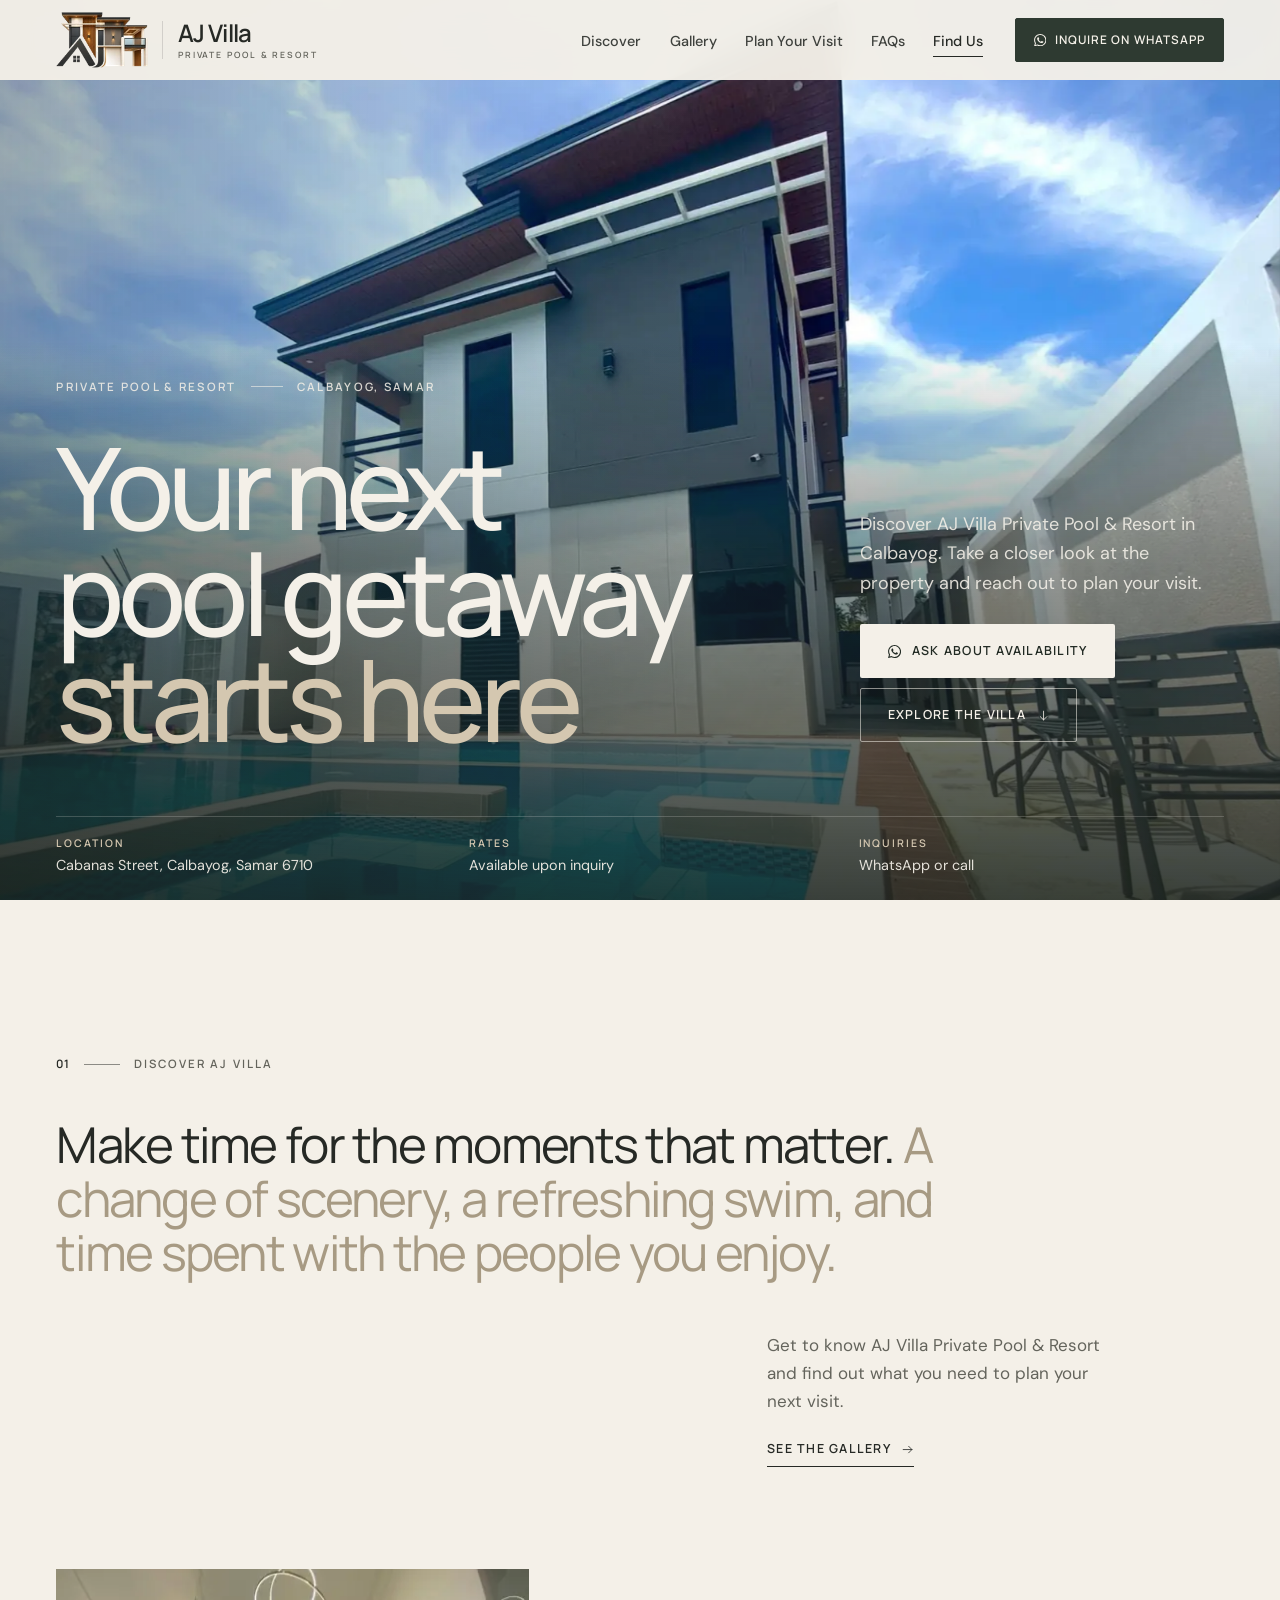
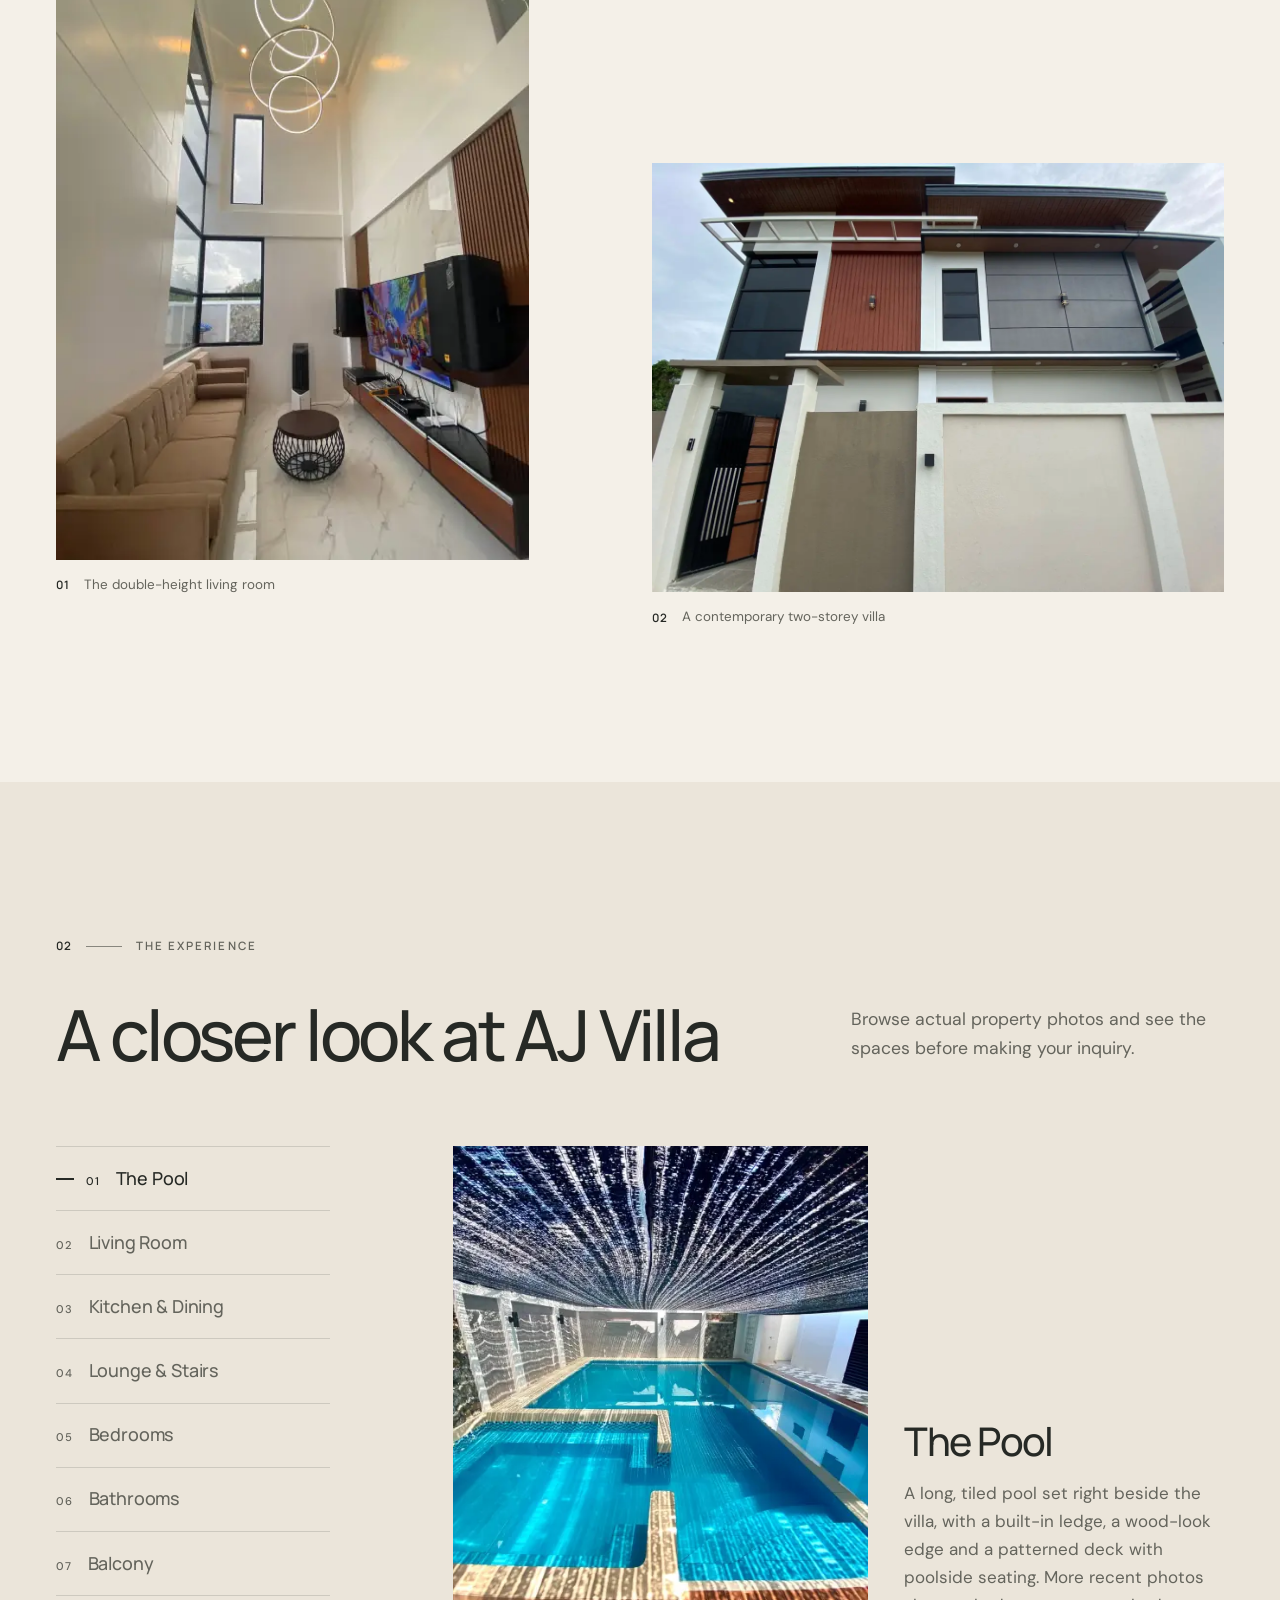
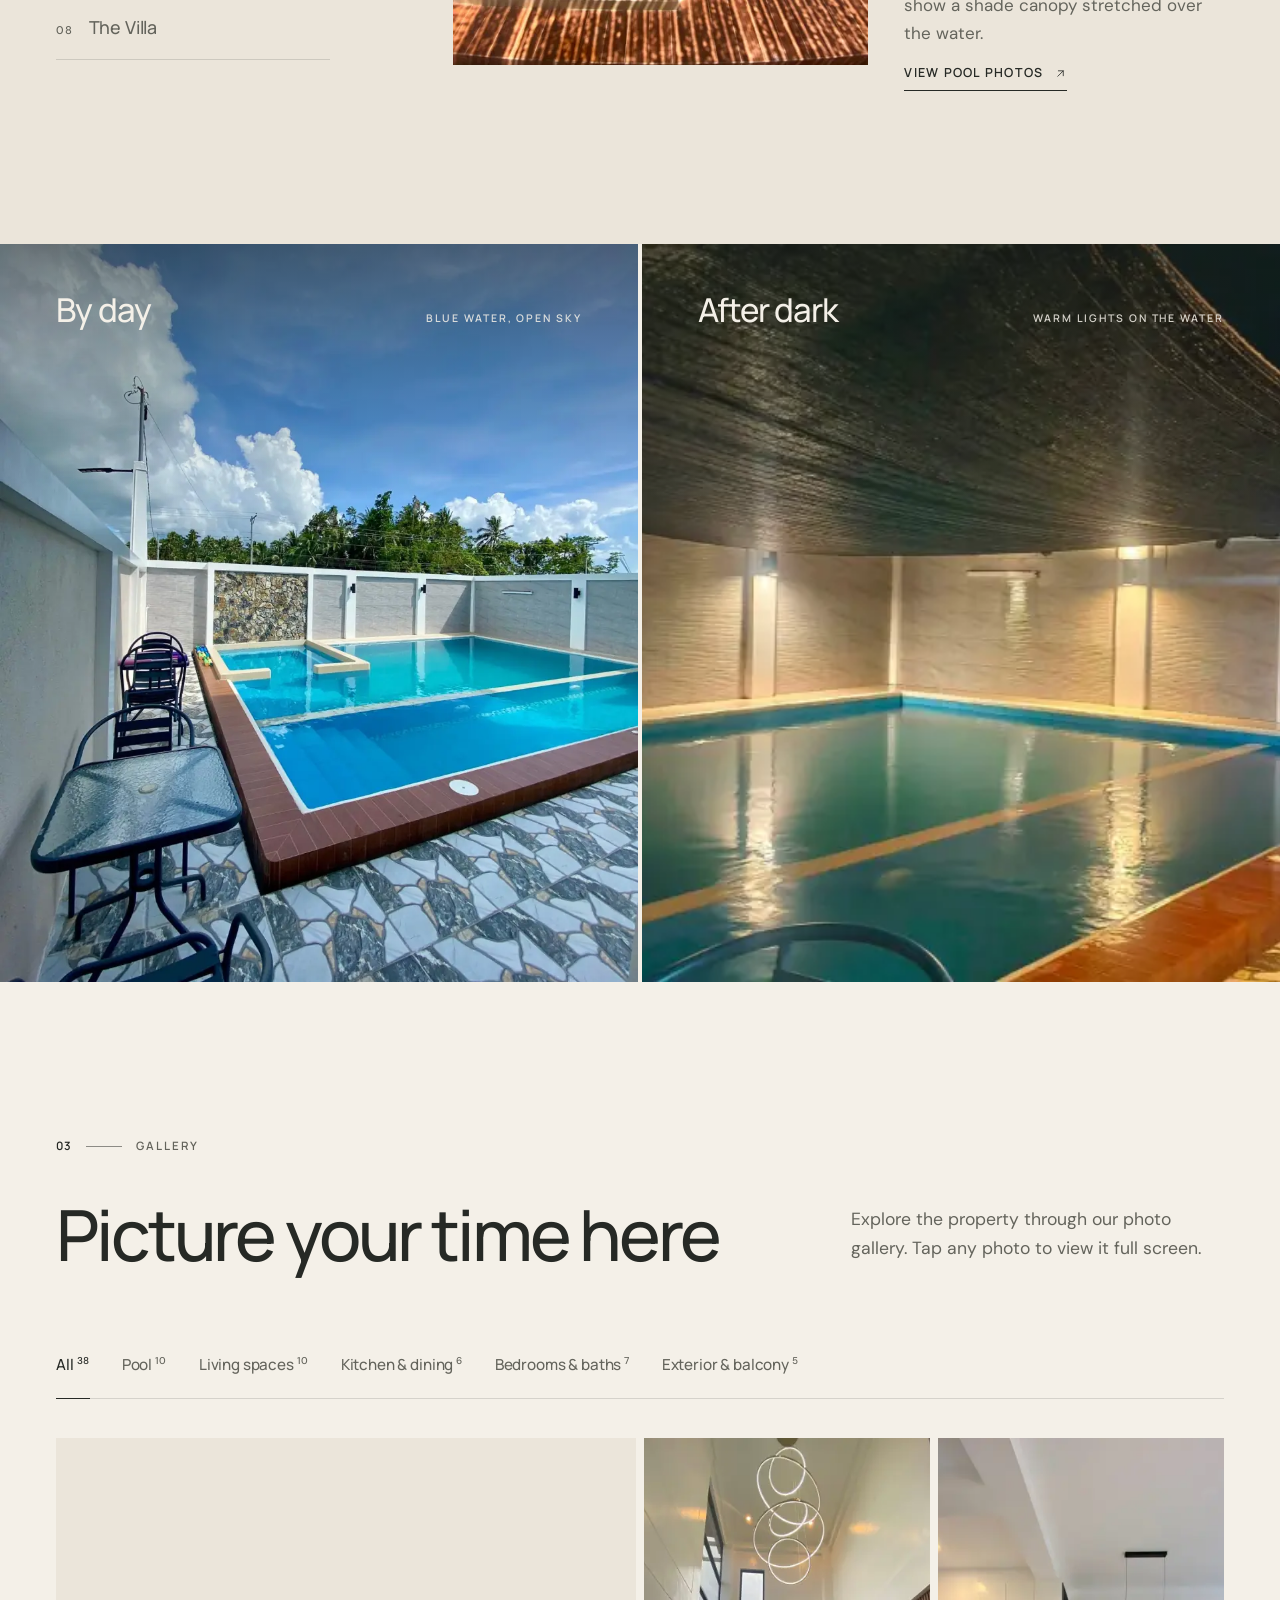
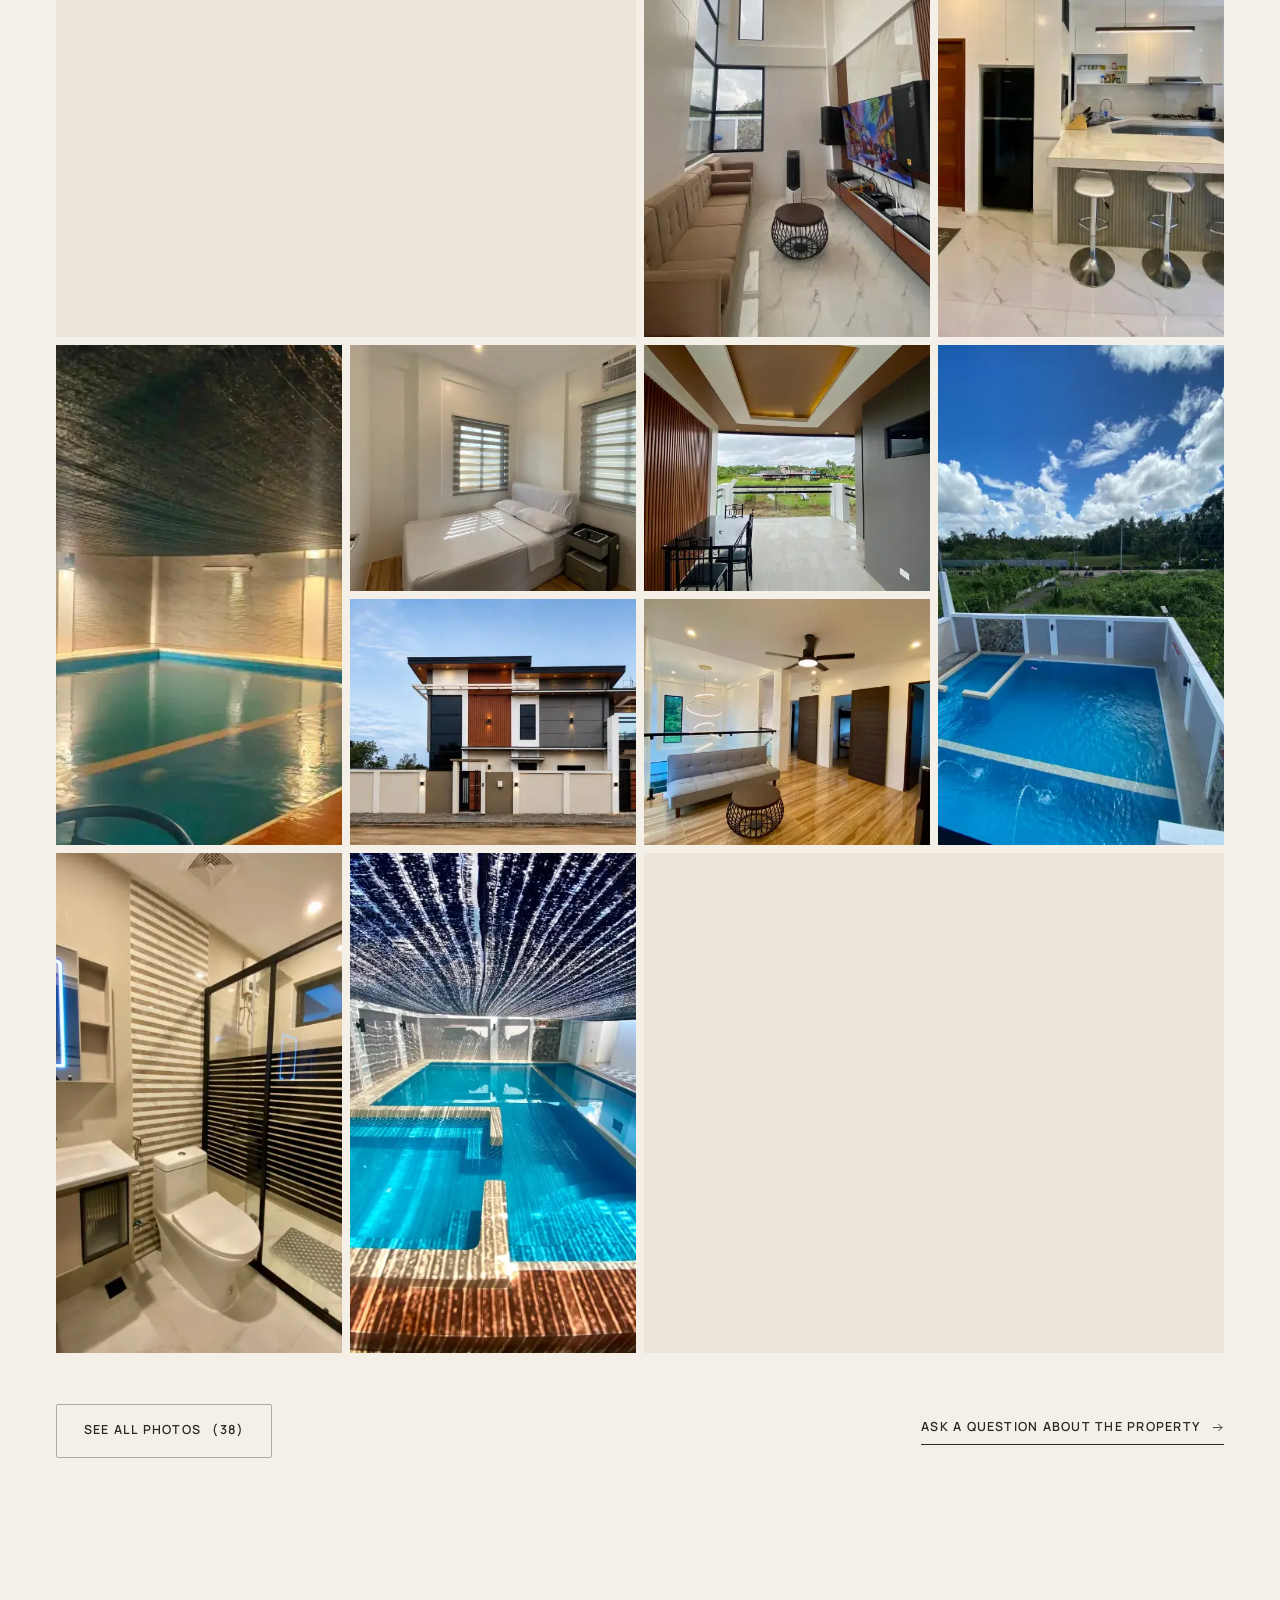
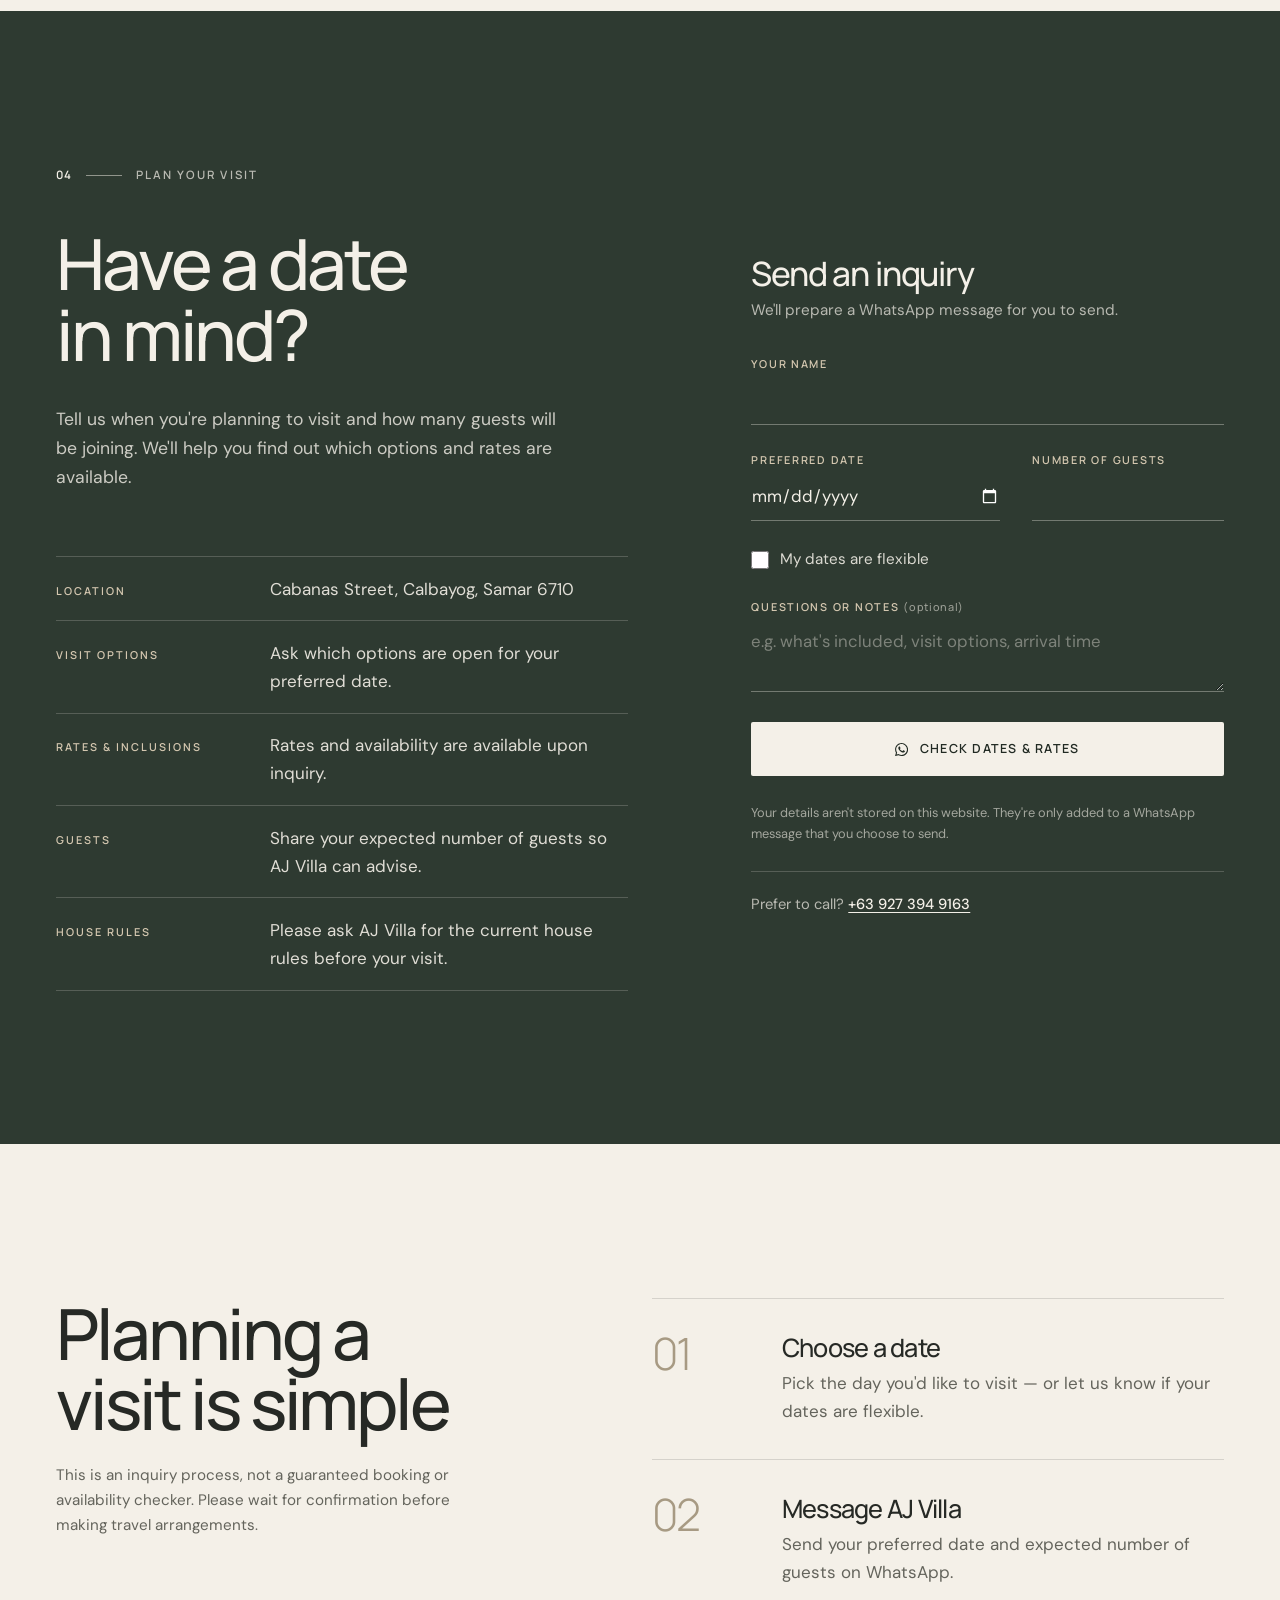
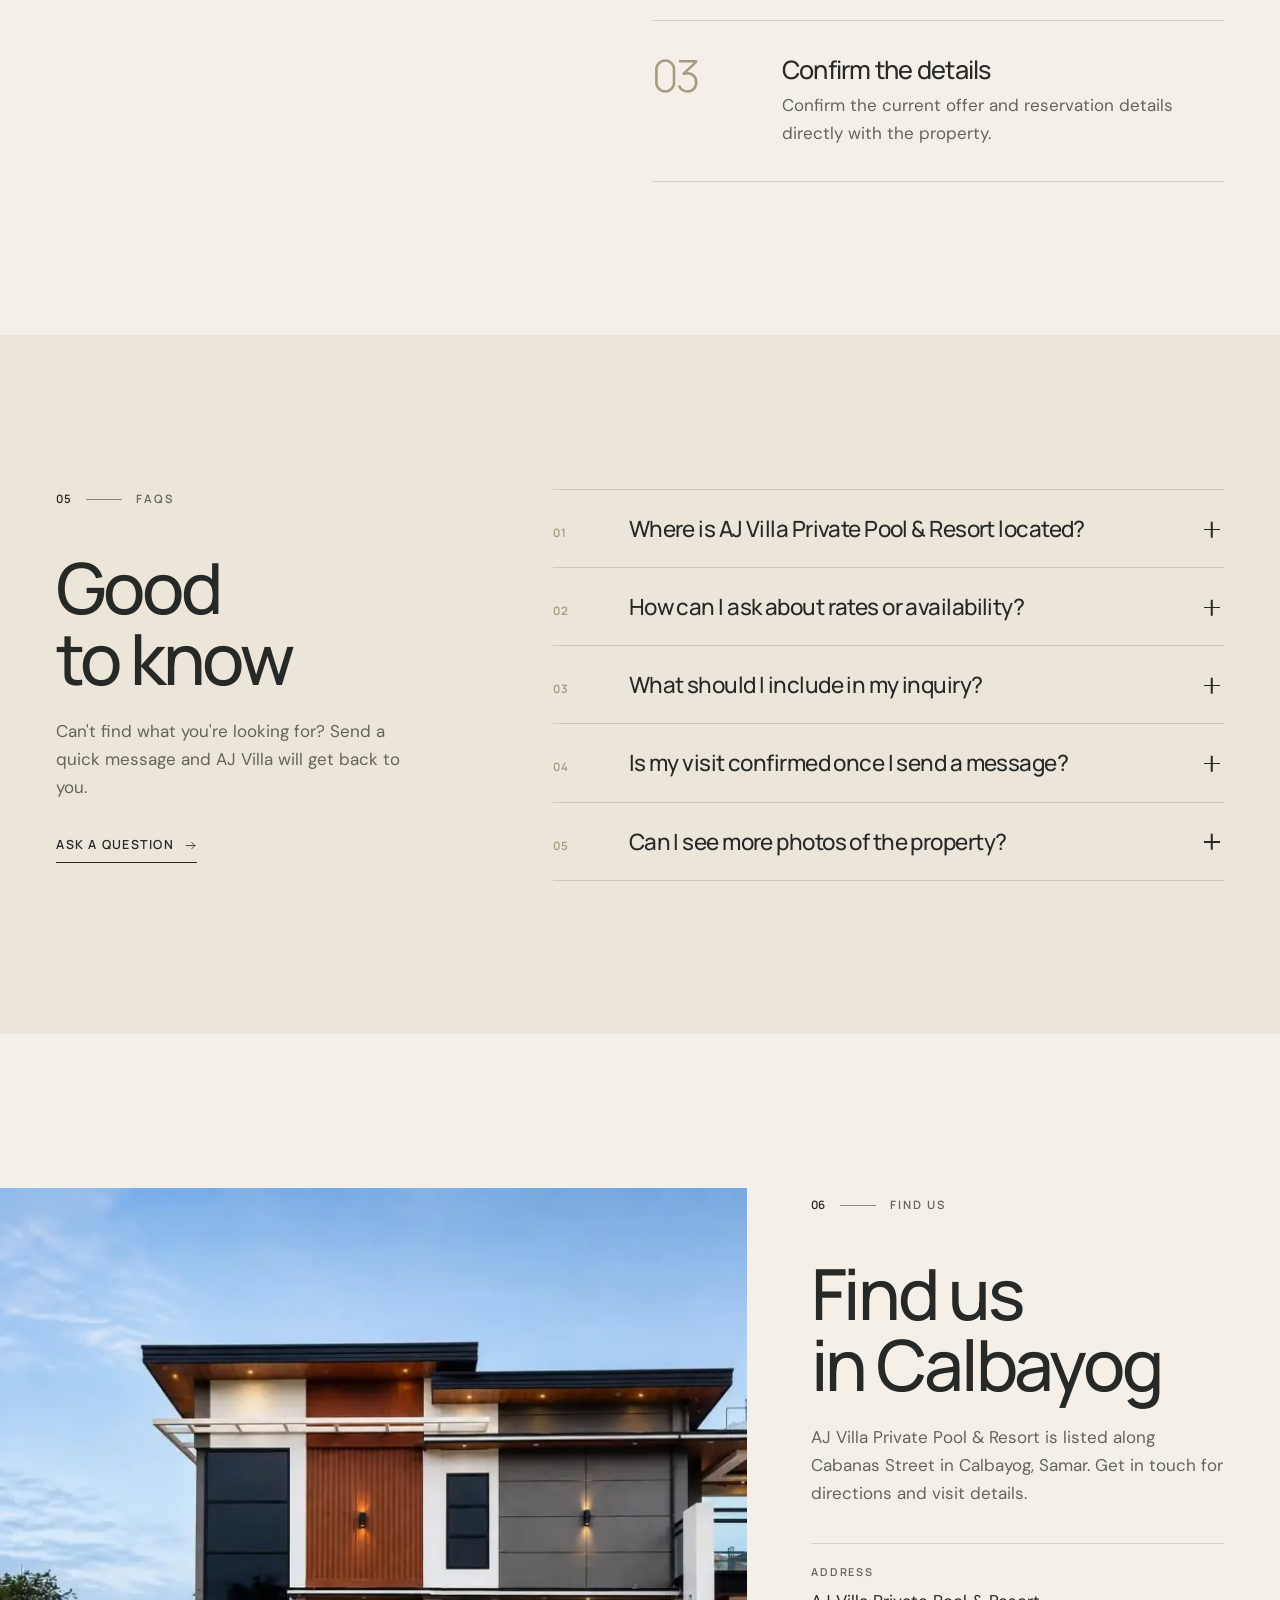
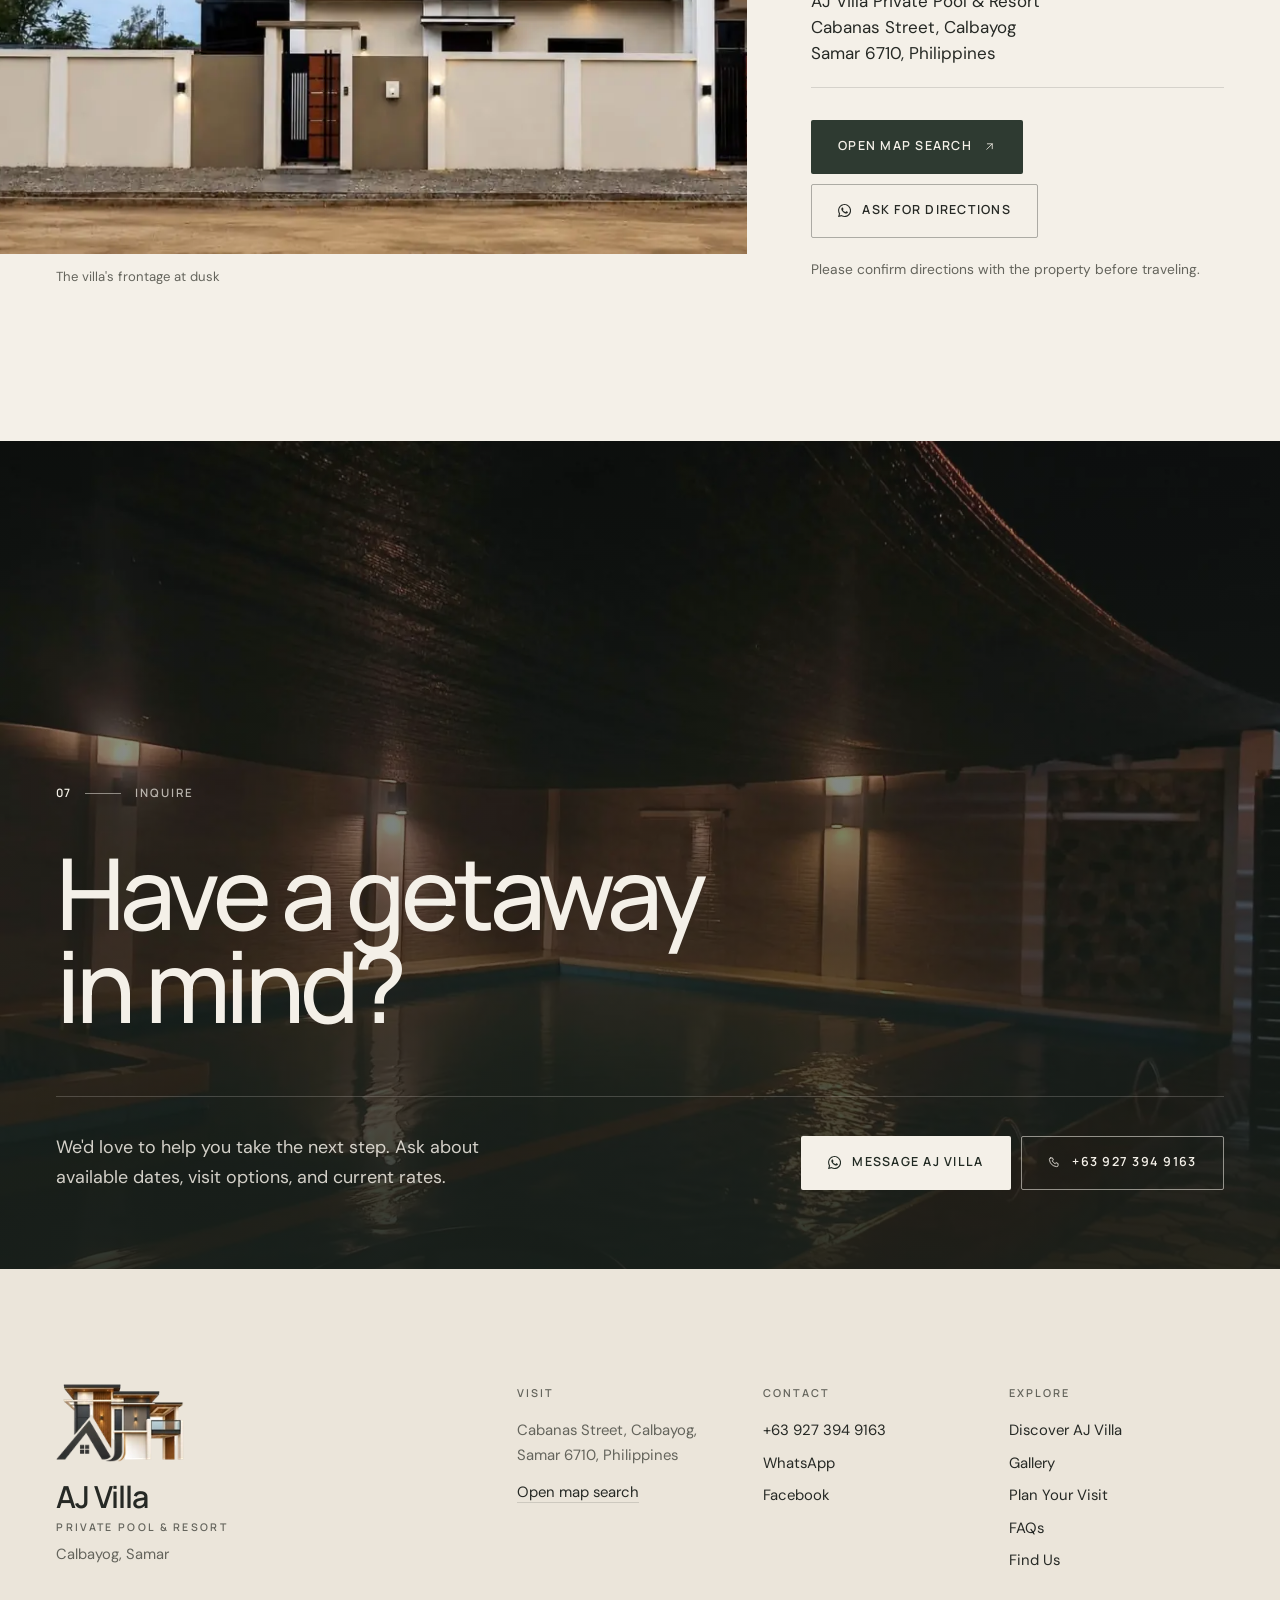
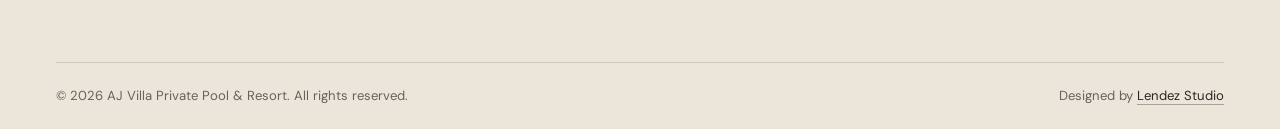
==== commit 82c99087: "Add brand lockup to header and footer Header: emblem with "AJ Villa" and "PRIVATE POOL & RESORT" bes" ====
--- a/index.html
+++ b/index.html
@@ -87,10 +87,14 @@
   <!-- ============================== HEADER ============================== -->
   <header class="site-header" data-header>
     <div class="site-header__inner">
-      <a class="brand" href="#top" aria-label="AJ Villa Private Pool &amp; Resort — back to top">
-        <img class="brand__logo" src="assets/img/brand/aj-villa-logo-240.webp"
+      <a class="brand lockup" href="#top" aria-label="AJ Villa Private Pool &amp; Resort — back to top">
+        <img class="lockup__mark" src="assets/img/brand/aj-villa-logo-240.webp"
              srcset="assets/img/brand/aj-villa-logo-160.webp 160w, assets/img/brand/aj-villa-logo-240.webp 240w, assets/img/brand/aj-villa-logo-480.webp 480w"
-             sizes="82px" width="913" height="561" alt="AJ Villa Private Pool &amp; Resort">
+             sizes="96px" width="913" height="561" alt="">
+        <span class="lockup__text" aria-hidden="true">
+          <span class="lockup__name">AJ Villa</span>
+          <span class="lockup__sub">Private Pool &amp; Resort</span>
+        </span>
       </a>
 
       <nav class="site-nav" aria-label="Main">
@@ -161,7 +165,7 @@
       <div class="hero__shade" aria-hidden="true"></div>
 
       <div class="hero__inner">
-        <p class="hero__kicker">Private Pool &amp; Resort<span aria-hidden="true"></span>Calbayog, Samar</p>
+        <p class="hero__kicker"><span>Private Pool &amp; Resort</span><span class="hero__kicker-rule" aria-hidden="true"></span><span>Calbayog, Samar</span></p>
         <h1 class="hero__title" id="hero-title">Your next pool getaway <span>starts here</span></h1>
         <div class="hero__aside">
           <p class="hero__lede">Discover AJ Villa Private Pool &amp; Resort in Calbayog. Take a closer look at the property and reach out to plan your visit.</p>
@@ -585,13 +589,16 @@
     <div class="container">
       <div class="site-footer__top">
         <div class="site-footer__brand">
-          <a href="#top" aria-label="AJ Villa Private Pool &amp; Resort — back to top">
-            <img class="site-footer__logo" src="assets/img/brand/aj-villa-logo-480.webp"
-                 srcset="assets/img/brand/aj-villa-logo-240.webp 240w, assets/img/brand/aj-villa-logo-480.webp 480w"
-                 sizes="(min-width: 760px) 220px, 190px" width="913" height="561" loading="lazy" decoding="async"
-                 alt="AJ Villa Private Pool &amp; Resort">
+          <a class="lockup lockup--lg lockup--stacked" href="#top" aria-label="AJ Villa Private Pool &amp; Resort, Calbayog, Samar — back to top">
+            <img class="lockup__mark" src="assets/img/brand/aj-villa-logo-240.webp"
+                 srcset="assets/img/brand/aj-villa-logo-160.webp 160w, assets/img/brand/aj-villa-logo-240.webp 240w, assets/img/brand/aj-villa-logo-480.webp 480w"
+                 sizes="140px" width="913" height="561" loading="lazy" decoding="async" alt="">
+            <span class="lockup__text" aria-hidden="true">
+              <span class="lockup__name">AJ Villa</span>
+              <span class="lockup__sub">Private Pool &amp; Resort</span>
+              <span class="lockup__place">Calbayog, Samar</span>
+            </span>
           </a>
-          <p class="site-footer__intro">A pool getaway in Calbayog, Samar. Send us your preferred date and number of guests to get started.</p>
         </div>
 
         <div class="site-footer__col">
--- a/assets/css/styles.css
+++ b/assets/css/styles.css
@@ -155,9 +155,30 @@
   height: 100%; max-width: var(--max); margin-inline: auto; padding-inline: var(--gutter);
   display: flex; align-items: center; gap: 2rem;
 }
-.brand { display: block; margin-right: auto; line-height: 0; }
-.brand__logo { height: 50px; width: auto; }
-@media (min-width: 1100px) { .brand__logo { height: 60px; } }
+.brand { margin-right: auto; }
+
+/* Brand lockup: emblem + "AJ Villa" / "PRIVATE POOL & RESORT".
+   Sizes scale from --mark (emblem height); used in header and footer. */
+.lockup {
+  --mark: 46px;
+  display: inline-flex; align-items: center; gap: calc(var(--mark) * .26);
+  color: var(--text); text-decoration: none; line-height: 1;
+}
+.lockup__mark { height: var(--mark); width: auto; flex: none; }
+.lockup__text {
+  display: grid; gap: calc(var(--mark) * .1);
+  padding-left: calc(var(--mark) * .26); border-left: 1px solid var(--line);
+}
+.lockup__name {
+  font-family: var(--head); font-weight: 600; font-size: calc(var(--mark) * .43);
+  letter-spacing: -.035em; line-height: 1; white-space: nowrap;
+}
+.lockup__sub {
+  font-family: var(--head); font-weight: 600; font-size: max(.54rem, calc(var(--mark) * .135));
+  letter-spacing: .22em; text-transform: uppercase; color: var(--muted); white-space: nowrap;
+}
+@media (min-width: 1100px) { .site-header .lockup { --mark: 56px; } }
+@media (max-width: 359px) { .site-header .lockup { --mark: 40px; } }
 
 .site-nav { display: none; }
 .site-nav ul { display: flex; gap: clamp(1.25rem, 2.2vw, 2.4rem); }
@@ -259,7 +280,7 @@
   font-family: var(--head); font-size: .72rem; font-weight: 600; letter-spacing: .2em; text-transform: uppercase;
   color: rgba(244, 240, 232, .85);
 }
-.hero__kicker span { width: 32px; height: 1px; background: currentColor; opacity: .7; }
+.hero__kicker-rule { width: 32px; height: 1px; background: currentColor; opacity: .7; }
 .hero__title {
   font-family: var(--head); font-weight: 500;
   font-size: clamp(3rem, 1.2rem + 7.4vw, 9rem); line-height: .93; letter-spacing: -.055em;
@@ -289,6 +310,8 @@
 @media (max-width: 699px) {
   .hero__img { object-position: 50% 58%; }
   .hero__actions .btn { flex: 1 1 100%; }
+  .hero__kicker { flex-direction: column; align-items: flex-start; gap: .35rem; }
+  .hero__kicker-rule { display: none; }
   .hero__meta { grid-template-columns: 1fr 1fr; }
   .hero__meta li:last-child { display: none; }
   .hero__meta li + li { padding-left: 16px; }
@@ -587,9 +610,15 @@
 .site-footer a { color: var(--text); text-decoration: none; transition: color .25s; }
 .site-footer a:hover { color: var(--green-2); }
 .site-footer__top { display: grid; gap: 44px; padding-bottom: clamp(56px, 7vw, 96px); }
-.site-footer__brand { display: grid; gap: 28px; justify-items: start; }
-.site-footer__logo { width: 190px; height: auto; }
-.site-footer__intro { font-family: var(--head); font-weight: 500; font-size: clamp(1.2rem, 1.05rem + .6vw, 1.5rem); line-height: 1.3; letter-spacing: -.03em; color: var(--text); max-width: 24ch; }
+.site-footer__brand { display: grid; gap: 24px; justify-items: start; align-content: start; }
+.site-footer .lockup--lg { --mark: 78px; color: var(--text); }
+.site-footer .lockup--lg:hover { color: var(--text); }
+/* Footer variant: emblem on top, name / tagline / place stacked beneath */
+.lockup--stacked { flex-direction: column; align-items: flex-start; gap: 20px; }
+.lockup--stacked .lockup__text { border-left: 0; padding-left: 0; gap: 9px; }
+.lockup--stacked .lockup__name { font-size: 1.9rem; }
+.lockup--stacked .lockup__sub { font-size: .66rem; }
+.lockup__place { margin-top: 6px; font-size: .92rem; color: var(--muted); white-space: nowrap; }
 .site-footer__h { font-family: var(--head); font-size: .68rem; font-weight: 600; letter-spacing: .18em; text-transform: uppercase; color: var(--muted); margin-bottom: 1rem; }
 .site-footer__col p { margin-bottom: .8rem; }
 .site-footer__link { border-bottom: 1px solid var(--line); }
@@ -599,7 +628,6 @@
   padding-block: 22px; border-top: 1px solid var(--line); font-size: .82rem;
 }
 .site-footer__bottom a { border-bottom: 1px solid rgba(38, 41, 37, .35); }
-@media (min-width: 760px) { .site-footer__logo { width: 220px; } }
 @media (min-width: 760px) { .site-footer__top { grid-template-columns: 2fr 1fr 1fr 1fr; gap: 32px; } }
 @media (max-width: 899px) { .site-footer { padding-bottom: calc(76px + env(safe-area-inset-bottom)); } }
 
